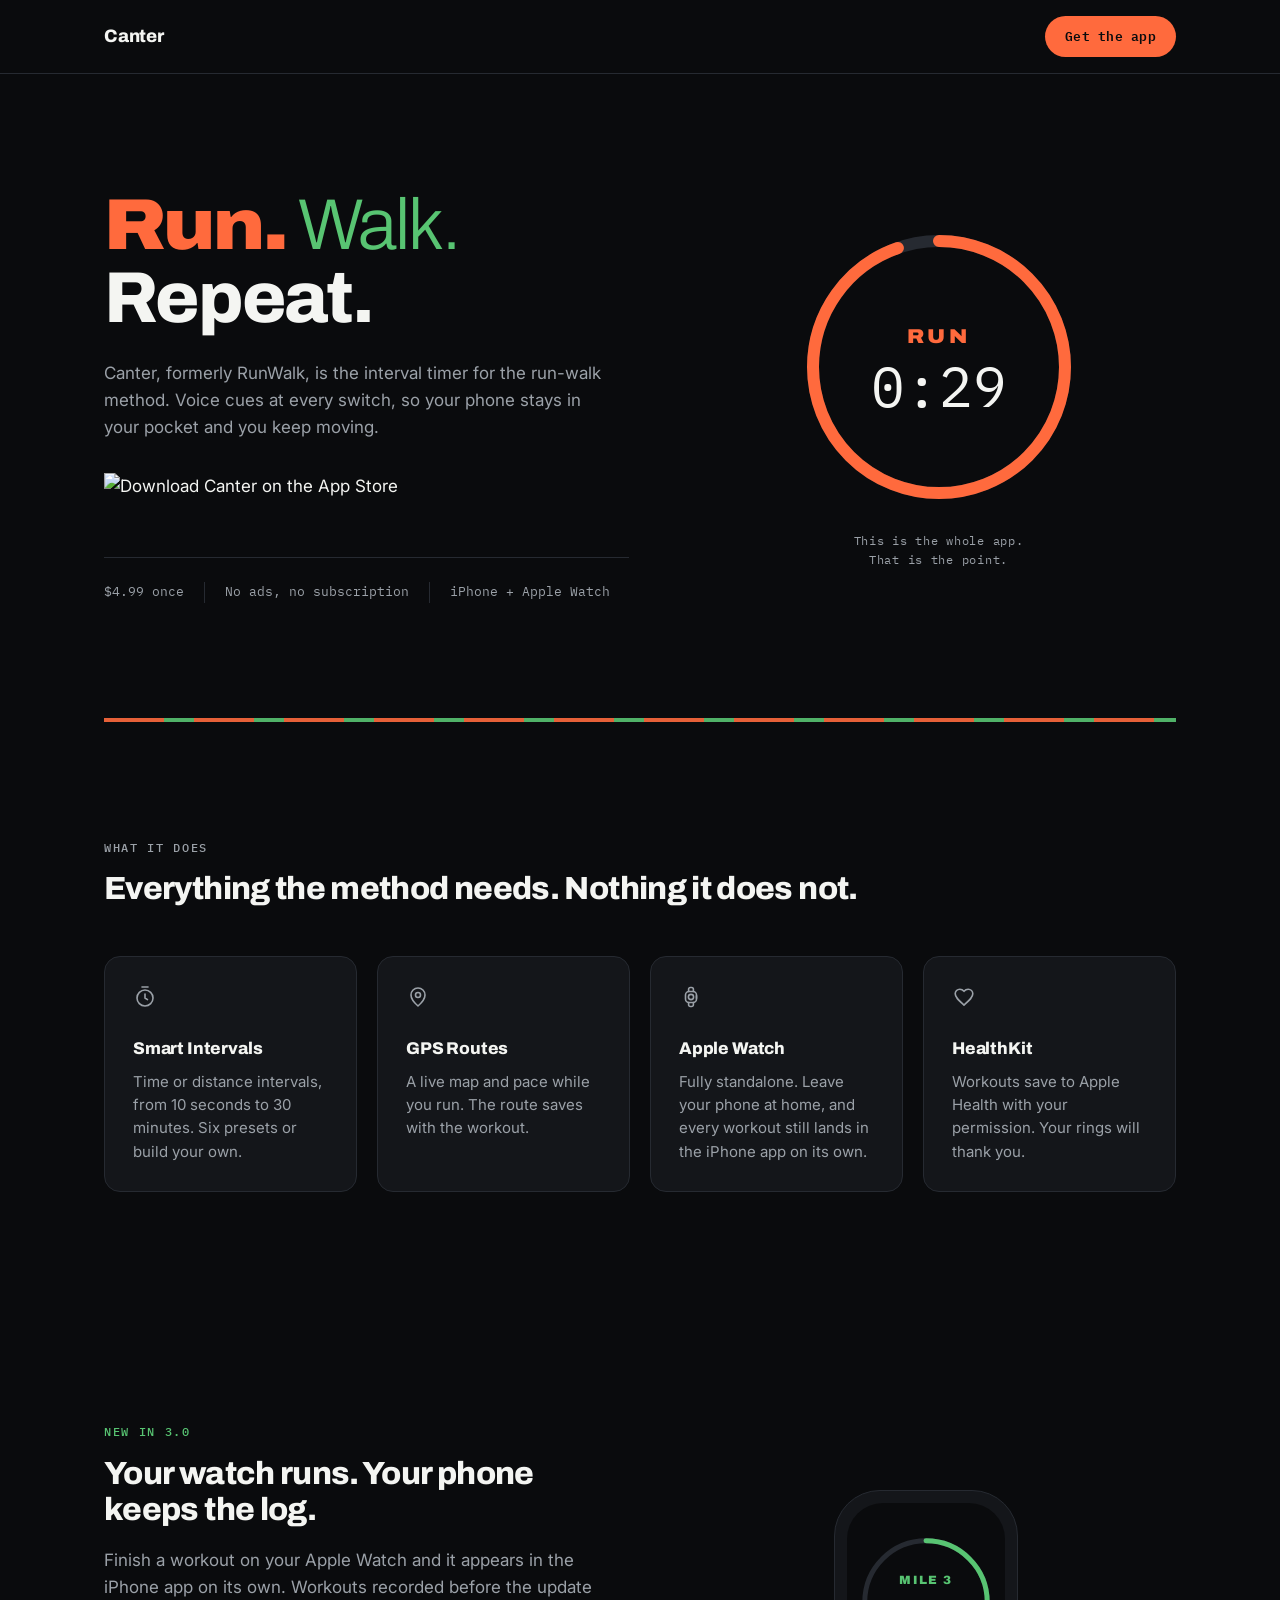
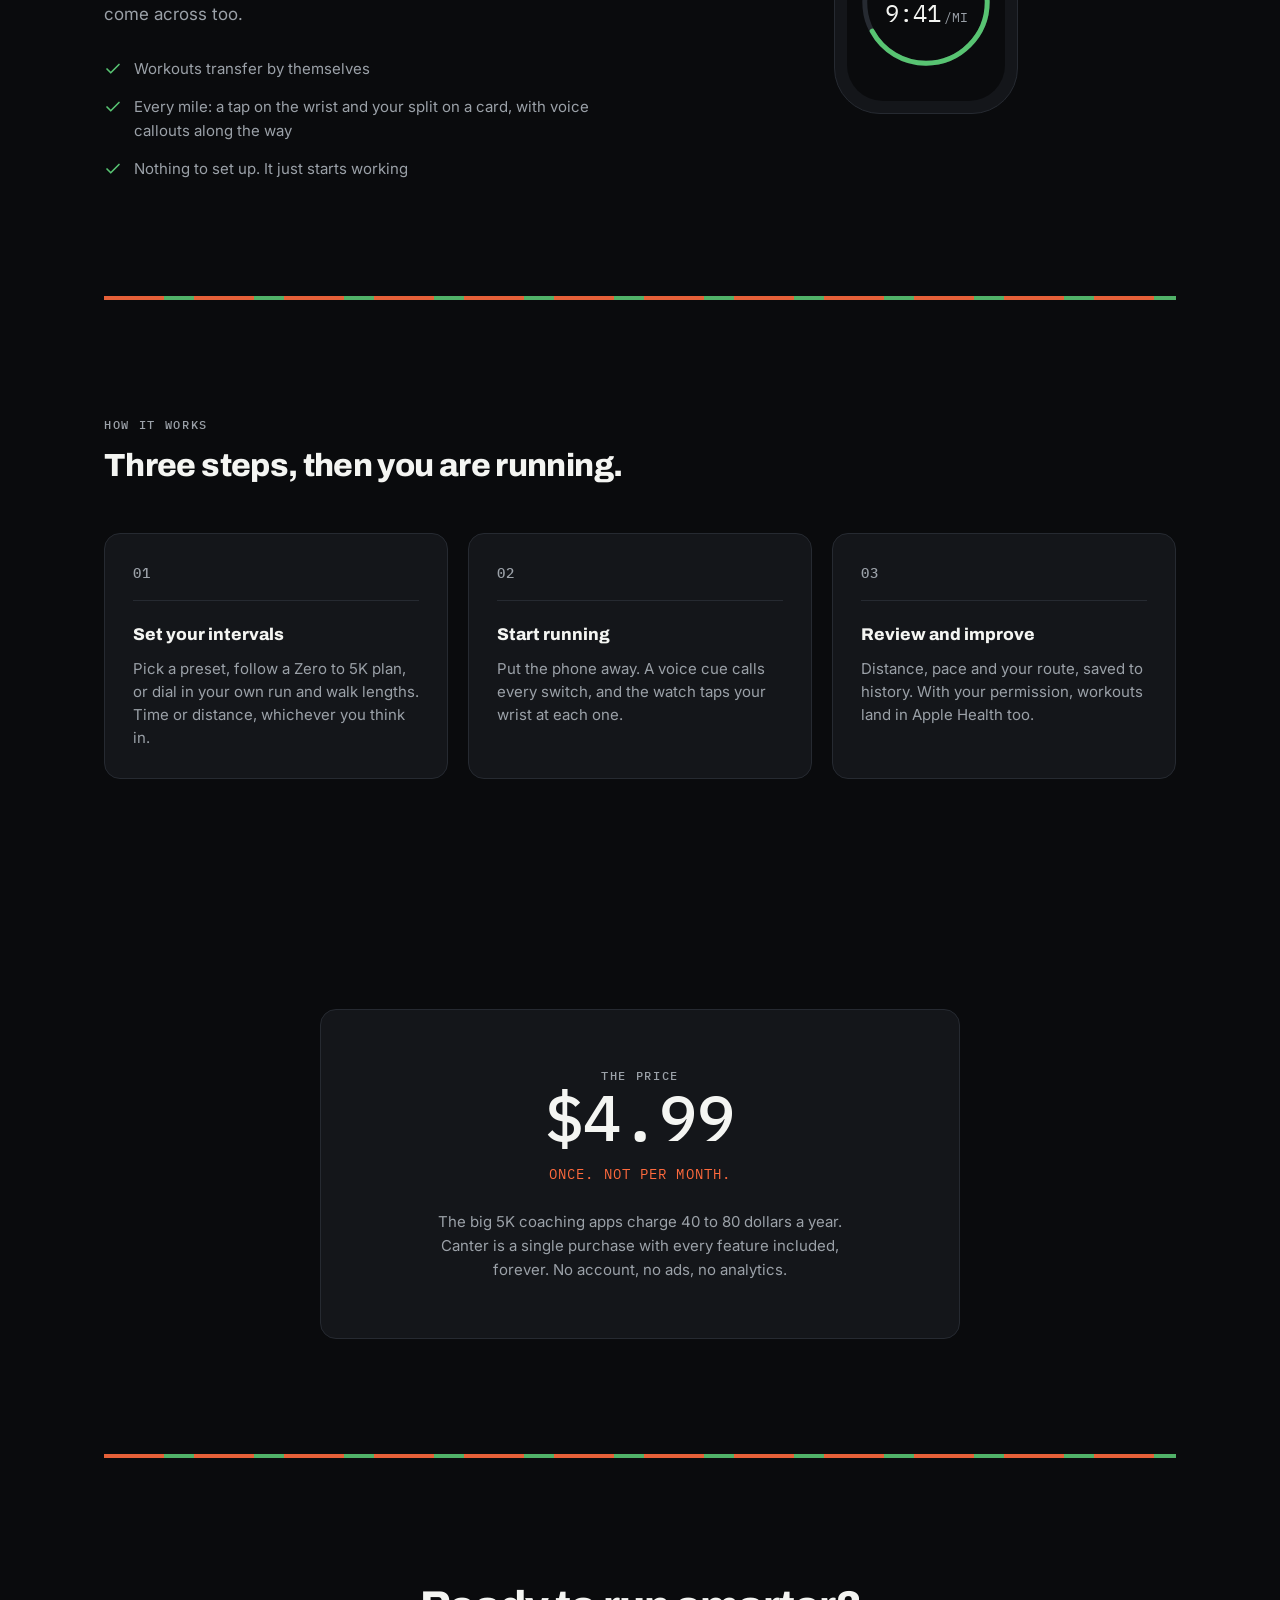
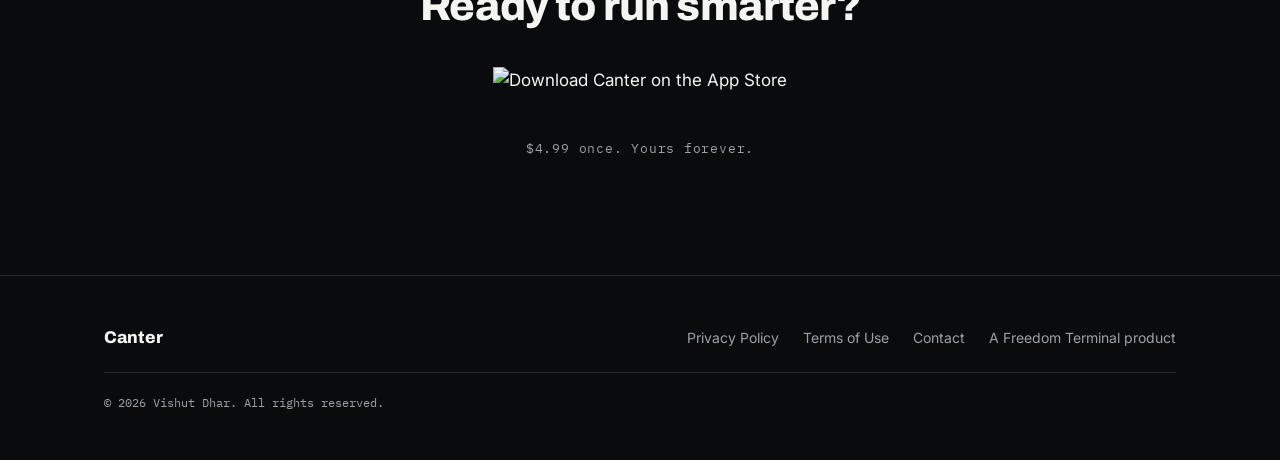
==== index.html @ 9e66de71 "Rename the product to Canter across the site Product name is now Canter everywhere on the site, with" ====
<!DOCTYPE html>
<html lang="en">
<head>
    <meta charset="UTF-8">
    <meta name="viewport" content="width=device-width, initial-scale=1.0">
    <meta name="description" content="Canter is the run walk interval timer with Zero to 5K training plans for iPhone and Apple Watch. Voice cues, GPS, Apple Health, one price, no subscription.">
    <meta name="keywords" content="Canter, run walk interval timer, zero to 5K, 5K training, run walk, running app, Galloway method, Apple Watch, iOS, fitness">
    <meta name="author" content="Vishut Dhar">

    <!-- Open Graph / Social -->
    <meta property="og:type" content="website">
    <meta property="og:title" content="Canter: Run Walk Interval Timer and Zero to 5K Training">
    <meta property="og:description" content="The run walk interval timer with Zero to 5K training plans. Available on iPhone and Apple Watch.">
    <meta property="og:image" content="https://vishutdhar.github.io/runwalk-site/og-image.png">
    <meta property="og:image:alt" content="Canter, the run walk interval timer for iPhone and Apple Watch">
    <meta property="og:url" content="https://vishutdhar.github.io/runwalk-site/">
    <link rel="canonical" href="https://vishutdhar.github.io/runwalk-site/">

    <!-- Twitter -->
    <meta name="twitter:card" content="summary_large_image">
    <meta name="twitter:title" content="Canter: Run Walk Interval Timer and Zero to 5K Training">
    <meta name="twitter:description" content="The run walk interval timer with Zero to 5K training plans, for iPhone and Apple Watch.">
    <meta name="twitter:image" content="https://vishutdhar.github.io/runwalk-site/og-image.png">

    <!-- Theme Color -->
    <meta name="theme-color" content="#0A0B0D">

    <!-- Favicon -->
    <link rel="icon" type="image/png" href="favicon.png">
    <link rel="apple-touch-icon" href="apple-touch-icon.png">

    <title>Canter: Run Walk Interval Timer and Zero to 5K Training for iPhone and Apple Watch</title>

    <!-- Structured Data -->
    <script type="application/ld+json">
    {
        "@context": "https://schema.org",
        "@type": "SoftwareApplication",
        "name": "Canter",
        "operatingSystem": "iOS, watchOS",
        "applicationCategory": "HealthApplication",
        "offers": {
            "@type": "Offer",
            "price": "4.99",
            "priceCurrency": "USD"
        },
        "description": "Canter is the run walk interval timer with Zero to 5K training plans for iPhone and Apple Watch. Voice cues, GPS, Apple Health, one price, no subscription.",
        "author": {
            "@type": "Person",
            "name": "Vishut Dhar"
        }
    }
    </script>

    <!-- Fonts: Archivo carries the display voice, Plex Mono every number and
         label, Inter the reading copy. -->
    <link rel="preconnect" href="https://fonts.googleapis.com">
    <link rel="preconnect" href="https://fonts.gstatic.com" crossorigin>
    <link href="https://fonts.googleapis.com/css2?family=Archivo:wdth,wght@62..125,300..900&family=IBM+Plex+Mono:wght@400;500;600&family=Inter:wght@400;500&display=swap" rel="stylesheet">

    <style>
        /* ===== Tokens =====
           Asphalt and lane markings. Depth comes from a raised surface on a
           darker ground with a hairline between them, never from glow. */
        :root {
            --track: #0A0B0D;
            --lane: #14161A;
            --line: #262A31;
            --chalk: #F4F5F2;
            --split: #9BA1A8;
            --run: #FF6A3D;
            --walk: #58C472;

            --radius-card: 16px;
            --radius-pill: 999px;

            --font-display: 'Archivo', 'Helvetica Neue', Arial, sans-serif;
            --font-data: 'IBM Plex Mono', ui-monospace, SFMono-Regular, Menlo, monospace;
            --font-body: 'Inter', -apple-system, BlinkMacSystemFont, 'Segoe UI', sans-serif;

            --max-width: 1120px;
            --band-space: clamp(72px, 9vw, 120px);
        }

        /* ===== Reset ===== */
        *, *::before, *::after {
            margin: 0;
            padding: 0;
            box-sizing: border-box;
        }

        html {
            scroll-behavior: smooth;
            -webkit-text-size-adjust: 100%;
        }

        body {
            background: var(--track);
            color: var(--chalk);
            font-family: var(--font-body);
            font-size: 17px;
            font-weight: 400;
            line-height: 1.6;
            -webkit-font-smoothing: antialiased;
            -moz-osx-font-smoothing: grayscale;
        }

        img { max-width: 100%; height: auto; display: block; }

        a { color: inherit; text-decoration: none; }

        ul { list-style: none; }

        :focus-visible {
            outline: 2px solid var(--run);
            outline-offset: 3px;
            border-radius: 4px;
        }

        /* ===== Layout primitives =====
           `.band` is the ONLY thing that sets section rhythm. Nothing else
           sets vertical padding on a section, so there is no second rule to
           collide with it. */
        .wrap {
            width: 100%;
            max-width: var(--max-width);
            margin: 0 auto;
            padding-inline: 24px;
        }

        .band {
            padding-block: var(--band-space);
        }

        /* ===== Type ===== */
        .display {
            font-family: var(--font-display);
            font-weight: 800;
            line-height: 1.05;
            letter-spacing: -0.02em;
        }

        .eyebrow {
            font-family: var(--font-data);
            font-size: 0.75rem;
            font-weight: 500;
            letter-spacing: 0.14em;
            text-transform: uppercase;
            color: var(--split);
        }

        .section-title {
            font-family: var(--font-display);
            font-weight: 800;
            font-size: clamp(1.6rem, 3.4vw, 2rem);
            line-height: 1.15;
            letter-spacing: -0.02em;
            margin-top: 14px;
        }

        .lede {
            color: var(--split);
            max-width: 56ch;
        }

        /* ===== Interval rule =====
           The app's rhythm used as structure: run blocks and walk blocks,
           60/30/60/30, repeating. Decorative, so it is hidden from the
           accessibility tree at the markup.

           Held inside `.wrap` so it lines up with the type either side of it,
           and used three times only. Full bleed at every section boundary
           turned a motif into five loud hairlines, and the eye stopped reading
           it as the intervals at all. */
        .interval-rule {
            height: 4px;
            background: repeating-linear-gradient(
                90deg,
                var(--run) 0 60px,
                var(--walk) 60px 90px,
                var(--run) 90px 150px,
                var(--walk) 150px 180px
            );
            opacity: 0.9;
        }

        /* ===== Skip link ===== */
        .skip-link {
            position: absolute;
            left: 16px;
            top: 12px;
            z-index: 100;
            padding: 10px 16px;
            background: var(--lane);
            border: 1px solid var(--line);
            border-radius: var(--radius-pill);
            font-size: 0.875rem;
            /* Height-independent: a fixed negative `top` leaves a visible bar
               whenever the element is taller than the offset. */
            transform: translateY(-200%);
            transition: transform 0.15s ease;
        }

        .skip-link:focus {
            transform: translateY(0);
        }

        /* ===== Nav ===== */
        .nav {
            position: sticky;
            top: 0;
            z-index: 50;
            background: var(--track);
            border-bottom: 1px solid var(--line);
        }

        .nav-inner {
            display: flex;
            align-items: center;
            justify-content: space-between;
            gap: 16px;
            padding-block: 16px;
        }

        .wordmark {
            font-family: var(--font-display);
            font-weight: 800;
            font-size: 1.125rem;
            letter-spacing: -0.01em;
        }

        .pill {
            display: inline-flex;
            align-items: center;
            justify-content: center;
            padding: 10px 20px;
            border-radius: var(--radius-pill);
            background: var(--run);
            color: var(--track);
            font-family: var(--font-data);
            font-size: 0.8125rem;
            font-weight: 600;
            letter-spacing: 0.02em;
            white-space: nowrap;
            transition: background 0.2s ease;
        }

        .pill:hover { background: #FF7E56; }

        /* ===== Hero ===== */
        .hero-grid {
            display: grid;
            grid-template-columns: 1.05fr 0.95fr;
            gap: clamp(40px, 6vw, 72px);
            align-items: center;
        }

        .hero-title {
            font-family: var(--font-display);
            font-size: clamp(2.8rem, 6vw, 4.5rem);
            line-height: 1.02;
            letter-spacing: -0.03em;
        }

        /* The method, set in type. Heavy run, light walk, solid repeat. */
        .hero-title .w-run {
            font-weight: 900;
            font-stretch: 112%;
            color: var(--run);
        }

        .hero-title .w-walk {
            font-weight: 300;
            font-stretch: 100%;
            color: var(--walk);
        }

        .hero-title .w-repeat {
            font-weight: 800;
            color: var(--chalk);
        }

        .hero-sub {
            margin-top: 24px;
            color: var(--split);
            max-width: 46ch;
        }

        .hero-actions { margin-top: 32px; }

        .store-badge { height: 52px; width: auto; }

        .hero-meta {
            display: flex;
            flex-wrap: wrap;
            gap: 12px 20px;
            margin-top: 32px;
            padding-top: 24px;
            border-top: 1px solid var(--line);
            font-family: var(--font-data);
            font-size: 0.8125rem;
            color: var(--split);
        }

        .hero-meta li + li {
            padding-left: 20px;
            border-left: 1px solid var(--line);
        }

        /* ===== The signature: a live interval ===== */
        .hero-visual {
            display: flex;
            flex-direction: column;
            align-items: center;
            gap: 20px;
        }

        .timer {
            position: relative;
            width: clamp(200px, 58vw, 280px);
            aspect-ratio: 1;
        }

        /* Rings start at twelve o'clock. The rotation is applied inside the
           SVG coordinate system rather than to the element, which would
           distort any box that is not square. */
        .timer-svg {
            width: 100%;
            height: 100%;
        }

        .timer-track-ring {
            fill: none;
            stroke: var(--line);
            stroke-width: 12;
        }

        .timer-progress {
            fill: none;
            stroke-width: 12;
            stroke-linecap: round;
            stroke: var(--run);
            transition: stroke 0.35s ease;
        }

        .timer-readout {
            position: absolute;
            inset: 0;
            display: flex;
            flex-direction: column;
            align-items: center;
            justify-content: center;
            gap: 6px;
        }

        .timer-phase {
            font-family: var(--font-display);
            font-weight: 900;
            font-stretch: 112%;
            font-size: clamp(1rem, 3vw, 1.25rem);
            letter-spacing: 0.16em;
            color: var(--run);
            transition: color 0.35s ease;
        }

        .timer-digits {
            font-family: var(--font-data);
            font-weight: 400;
            font-size: clamp(2.6rem, 7.5vw, 3.5rem);
            line-height: 1;
            font-variant-numeric: tabular-nums;
            color: var(--chalk);
        }

        .timer[data-phase="walk"] .timer-progress { stroke: var(--walk); }
        .timer[data-phase="walk"] .timer-phase { color: var(--walk); }

        .timer-caption {
            font-family: var(--font-data);
            font-size: 0.75rem;
            letter-spacing: 0.06em;
            color: var(--split);
            text-align: center;
            max-width: 40ch;
            /* Breaks between the two sentences instead of orphaning "That".
               Ignored by browsers without support, which fall back to the
               ordinary greedy break. */
            text-wrap: balance;
        }

        /* ===== Cards ===== */
        .card {
            background: var(--lane);
            border: 1px solid var(--line);
            border-radius: var(--radius-card);
            padding: 28px;
        }

        .features-grid {
            display: grid;
            grid-template-columns: repeat(4, 1fr);
            gap: 20px;
            margin-top: 48px;
        }

        .feature-icon {
            color: var(--split);
            margin-bottom: 18px;
        }

        .feature-title {
            font-family: var(--font-display);
            font-weight: 800;
            font-size: 1.0625rem;
            letter-spacing: -0.01em;
            margin-bottom: 8px;
        }

        .feature-desc {
            color: var(--split);
            font-size: 0.9375rem;
            line-height: 1.55;
        }

        /* ===== New in 3.0 ===== */
        .sync-grid {
            display: grid;
            grid-template-columns: 1fr 1fr;
            gap: clamp(40px, 6vw, 72px);
            align-items: center;
        }

        .sync-eyebrow { color: var(--walk); }

        .sync-body {
            margin-top: 18px;
            color: var(--split);
            max-width: 46ch;
        }

        .sync-list {
            display: flex;
            flex-direction: column;
            gap: 14px;
            margin-top: 28px;
        }

        .sync-item {
            display: flex;
            align-items: flex-start;
            gap: 12px;
            font-size: 0.9375rem;
            color: var(--split);
        }

        .sync-check {
            color: var(--walk);
            flex-shrink: 0;
            margin-top: 3px;
        }

        .sync-visual {
            display: flex;
            justify-content: center;
        }

        /* The hero's device, one screen later: same ring language, same
           readout stack, scaled to the wrist. */
        .watch {
            width: 184px;
            height: 224px;
            background: var(--lane);
            border: 1px solid var(--line);
            border-radius: 46px;
            padding: 12px;
        }

        .watch-screen {
            position: relative;
            width: 100%;
            height: 100%;
            background: var(--track);
            border-radius: 36px;
            display: flex;
            align-items: center;
            justify-content: center;
        }

        .watch-svg {
            position: absolute;
            inset: 0;
            width: 100%;
            height: 100%;
        }

        .watch-ring-track {
            fill: none;
            stroke: var(--line);
            stroke-width: 5;
        }

        .watch-ring-progress {
            fill: none;
            stroke: var(--walk);
            stroke-width: 5;
            stroke-linecap: round;
        }

        .watch-readout {
            position: relative;
            display: flex;
            flex-direction: column;
            align-items: center;
            gap: 4px;
        }

        .watch-label {
            font-family: var(--font-display);
            font-weight: 900;
            font-size: 0.75rem;
            letter-spacing: 0.16em;
            color: var(--walk);
        }

        .watch-split {
            font-family: var(--font-data);
            font-size: 1.5rem;
            font-variant-numeric: tabular-nums;
            color: var(--chalk);
        }

        .watch-split span {
            font-size: 0.8125rem;
            color: var(--split);
            margin-left: 3px;
        }

        /* ===== How it works ===== */
        .steps {
            display: grid;
            grid-template-columns: repeat(3, 1fr);
            gap: 20px;
            margin-top: 48px;
        }

        .step-number {
            font-family: var(--font-data);
            font-size: 0.875rem;
            font-weight: 500;
            letter-spacing: 0.1em;
            color: var(--split);
            padding-bottom: 16px;
            margin-bottom: 20px;
            border-bottom: 1px solid var(--line);
        }

        .step-title {
            font-family: var(--font-display);
            font-weight: 800;
            font-size: 1.0625rem;
            margin-bottom: 8px;
        }

        .step-desc {
            color: var(--split);
            font-size: 0.9375rem;
            line-height: 1.55;
        }

        /* ===== Price ===== */
        .price-card {
            max-width: 640px;
            margin-inline: auto;
            text-align: center;
            padding: clamp(36px, 6vw, 56px) 32px;
        }

        .price-amount {
            font-family: var(--font-data);
            font-weight: 500;
            font-size: clamp(3rem, 9vw, 4rem);
            line-height: 1;
            font-variant-numeric: tabular-nums;
            color: var(--chalk);
        }

        .price-terms {
            font-family: var(--font-data);
            font-size: 0.875rem;
            letter-spacing: 0.08em;
            text-transform: uppercase;
            color: var(--run);
            margin-top: 14px;
        }

        .price-body {
            margin-top: 24px;
            color: var(--split);
            font-size: 0.9375rem;
            max-width: 46ch;
            margin-inline: auto;
        }

        /* ===== CTA ===== */
        .cta-inner {
            text-align: center;
            display: flex;
            flex-direction: column;
            align-items: center;
            gap: 28px;
        }

        .cta-title {
            font-family: var(--font-display);
            font-weight: 800;
            font-size: clamp(1.8rem, 4.5vw, 2.6rem);
            letter-spacing: -0.02em;
        }

        /* Answers the question the badge raises, so the section does not end
           on an unpriced button. */
        .cta-terms {
            font-family: var(--font-data);
            font-size: 0.8125rem;
            letter-spacing: 0.06em;
            color: var(--split);
            margin-top: -8px;
        }

        /* ===== Footer ===== */
        .footer {
            border-top: 1px solid var(--line);
            padding-block: 48px;
        }

        .footer-inner {
            display: flex;
            flex-wrap: wrap;
            align-items: center;
            justify-content: space-between;
            gap: 20px;
        }

        .footer-name {
            font-family: var(--font-display);
            font-weight: 800;
        }

        .footer-links {
            display: flex;
            flex-wrap: wrap;
            gap: 12px 24px;
            font-size: 0.875rem;
            color: var(--split);
        }

        .footer-links a:hover { color: var(--chalk); }

        .footer-copyright {
            font-family: var(--font-data);
            font-size: 0.75rem;
            color: var(--split);
            width: 100%;
            padding-top: 20px;
            border-top: 1px solid var(--line);
        }

        /* ===== Responsive ===== */
        @media (max-width: 900px) {
            .hero-grid,
            .sync-grid {
                grid-template-columns: 1fr;
            }

            /* The timer leads on a phone: it is the whole argument. */
            .hero-visual { order: -1; }

            .features-grid { grid-template-columns: repeat(2, 1fr); }

            .steps { grid-template-columns: 1fr; }
        }

        @media (max-width: 560px) {
            body { font-size: 16px; }

            .features-grid { grid-template-columns: 1fr; }

            /* Hairlines between meta items only read while they sit on one
               line; stacked, they hang off the start of each row. */
            .hero-meta { flex-direction: column; gap: 8px; }

            .hero-meta li + li {
                padding-left: 0;
                border-left: 0;
            }

            .card { padding: 24px; }
        }

        @media (prefers-reduced-motion: reduce) {
            html { scroll-behavior: auto; }

            *, *::before, *::after {
                animation-duration: 0.001ms !important;
                animation-iteration-count: 1 !important;
                transition-duration: 0.001ms !important;
            }
        }
    </style>
</head>
<body>
    <a href="#main-content" class="skip-link">Skip to main content</a>

    <nav class="nav">
        <div class="wrap nav-inner">
            <span class="wordmark">Canter</span>
            <a href="#download" class="pill">Get the app</a>
        </div>
    </nav>

    <main id="main-content">
        <!-- Hero -->
        <section class="band">
            <div class="wrap hero-grid">
                <div class="hero-text">
                    <h1 class="hero-title">
                        <span class="w-run">Run.</span>
                        <span class="w-walk">Walk.</span>
                        <span class="w-repeat">Repeat.</span>
                    </h1>
                    <p class="hero-sub">Canter, formerly RunWalk, is the interval timer for the run-walk method. Voice cues at every switch, so your phone stays in your pocket and you keep moving.</p>
                    <div class="hero-actions">
                        <a href="https://apps.apple.com/app/id6757393068">
                            <img src="https://developer.apple.com/app-store/marketing/guidelines/images/badge-download-on-the-app-store.svg" alt="Download Canter on the App Store" class="store-badge">
                        </a>
                    </div>
                    <ul class="hero-meta" role="list">
                        <li>$4.99 once</li>
                        <li>No ads, no subscription</li>
                        <li>iPhone + Apple Watch</li>
                    </ul>
                </div>

                <div class="hero-visual">
                    <div class="timer" id="heroTimer" data-phase="run" aria-hidden="true">
                        <svg class="timer-svg" viewBox="0 0 280 280">
                            <circle class="timer-track-ring" cx="140" cy="140" r="126"></circle>
                            <circle class="timer-progress" id="timerProgress" cx="140" cy="140" r="126"
                                    stroke-dasharray="791.68" stroke-dashoffset="0"
                                    transform="rotate(-90 140 140)"></circle>
                        </svg>
                        <div class="timer-readout">
                            <span class="timer-phase" id="timerPhase">RUN</span>
                            <span class="timer-digits" id="timerDigits">0:30</span>
                        </div>
                    </div>
                    <p class="timer-caption">This is the whole app. That is the point.</p>
                </div>
            </div>
        </section>

        <div class="wrap">
            <div class="interval-rule" aria-hidden="true"></div>
        </div>

        <!-- Features -->
        <section class="band" id="features">
            <div class="wrap">
                <p class="eyebrow">What it does</p>
                <h2 class="section-title">Everything the method needs. Nothing it does not.</h2>

                <div class="features-grid">
                    <article class="card">
                        <svg class="feature-icon" width="24" height="24" viewBox="0 0 24 24" fill="none" stroke="currentColor" stroke-width="1.6" stroke-linecap="round" stroke-linejoin="round" aria-hidden="true">
                            <circle cx="12" cy="13" r="8"></circle>
                            <path d="M12 9v4l2.5 1.6"></path>
                            <path d="M9 2h6"></path>
                        </svg>
                        <h3 class="feature-title">Smart Intervals</h3>
                        <p class="feature-desc">Time or distance intervals, from 10 seconds to 30 minutes. Six presets or build your own.</p>
                    </article>

                    <article class="card">
                        <svg class="feature-icon" width="24" height="24" viewBox="0 0 24 24" fill="none" stroke="currentColor" stroke-width="1.6" stroke-linecap="round" stroke-linejoin="round" aria-hidden="true">
                            <path d="M12 21s7-6.1 7-11a7 7 0 1 0-14 0c0 4.9 7 11 7 11z"></path>
                            <circle cx="12" cy="10" r="2.5"></circle>
                        </svg>
                        <h3 class="feature-title">GPS Routes</h3>
                        <p class="feature-desc">A live map and pace while you run. The route saves with the workout.</p>
                    </article>

                    <article class="card">
                        <svg class="feature-icon" width="24" height="24" viewBox="0 0 24 24" fill="none" stroke="currentColor" stroke-width="1.6" stroke-linecap="round" stroke-linejoin="round" aria-hidden="true">
                            <rect x="6.5" y="6.5" width="11" height="11" rx="3.5"></rect>
                            <path d="M9.6 6.5V4.2A1.7 1.7 0 0 1 11.3 2.5h1.4a1.7 1.7 0 0 1 1.7 1.7v2.3"></path>
                            <path d="M9.6 17.5v2.3a1.7 1.7 0 0 0 1.7 1.7h1.4a1.7 1.7 0 0 0 1.7-1.7v-2.3"></path>
                            <path d="M17.5 10.7v2.6"></path>
                            <circle cx="12" cy="12" r="2.6"></circle>
                        </svg>
                        <h3 class="feature-title">Apple Watch</h3>
                        <p class="feature-desc">Fully standalone. Leave your phone at home, and every workout still lands in the iPhone app on its own.</p>
                    </article>

                    <article class="card">
                        <svg class="feature-icon" width="24" height="24" viewBox="0 0 24 24" fill="none" stroke="currentColor" stroke-width="1.6" stroke-linecap="round" stroke-linejoin="round" aria-hidden="true">
                            <path d="M12 20.1l-1-.9C6.3 15 3.2 12.2 3.2 8.8A4.6 4.6 0 0 1 7.8 4.2c1.6 0 3.1.8 4.2 2.1 1.1-1.3 2.6-2.1 4.2-2.1a4.6 4.6 0 0 1 4.6 4.6c0 3.4-3.1 6.2-7.8 10.4z"></path>
                        </svg>
                        <h3 class="feature-title">HealthKit</h3>
                        <p class="feature-desc">Workouts save to Apple Health with your permission. Your rings will thank you.</p>
                    </article>
                </div>
            </div>
        </section>


        <!-- New in 3.0 -->
        <section class="band">
            <div class="wrap sync-grid">
                <div>
                    <p class="eyebrow sync-eyebrow">New in 3.0</p>
                    <h2 class="section-title">Your watch runs. Your phone keeps the log.</h2>
                    <p class="sync-body">Finish a workout on your Apple Watch and it appears in the iPhone app on its own. Workouts recorded before the update come across too.</p>
                    <ul class="sync-list" role="list">
                        <li class="sync-item">
                            <svg class="sync-check" width="18" height="18" viewBox="0 0 24 24" fill="none" stroke="currentColor" stroke-width="2.2" stroke-linecap="round" stroke-linejoin="round" aria-hidden="true">
                                <path d="M20 6L9 17l-5-5"></path>
                            </svg>
                            <span>Workouts transfer by themselves</span>
                        </li>
                        <li class="sync-item">
                            <svg class="sync-check" width="18" height="18" viewBox="0 0 24 24" fill="none" stroke="currentColor" stroke-width="2.2" stroke-linecap="round" stroke-linejoin="round" aria-hidden="true">
                                <path d="M20 6L9 17l-5-5"></path>
                            </svg>
                            <span>Every mile: a tap on the wrist and your split on a card, with voice callouts along the way</span>
                        </li>
                        <li class="sync-item">
                            <svg class="sync-check" width="18" height="18" viewBox="0 0 24 24" fill="none" stroke="currentColor" stroke-width="2.2" stroke-linecap="round" stroke-linejoin="round" aria-hidden="true">
                                <path d="M20 6L9 17l-5-5"></path>
                            </svg>
                            <span>Nothing to set up. It just starts working</span>
                        </li>
                    </ul>
                </div>

                <div class="sync-visual" aria-hidden="true">
                    <div class="watch">
                        <div class="watch-screen">
                            <svg class="watch-svg" viewBox="0 0 160 200" preserveAspectRatio="xMidYMid meet">
                                <circle class="watch-ring-track" cx="80" cy="100" r="62"></circle>
                                <circle class="watch-ring-progress" cx="80" cy="100" r="62"
                                        stroke-dasharray="389.56" stroke-dashoffset="128.6"
                                        transform="rotate(-90 80 100)"></circle>
                            </svg>
                            <div class="watch-readout">
                                <span class="watch-label">MILE 3</span>
                                <span class="watch-split">9:41<span>/MI</span></span>
                            </div>
                        </div>
                    </div>
                </div>
            </div>
        </section>

        <div class="wrap">
            <div class="interval-rule" aria-hidden="true"></div>
        </div>

        <!-- How it works -->
        <section class="band" id="how-it-works">
            <div class="wrap">
                <p class="eyebrow">How it works</p>
                <h2 class="section-title">Three steps, then you are running.</h2>

                <div class="steps">
                    <article class="card">
                        <p class="step-number">01</p>
                        <h3 class="step-title">Set your intervals</h3>
                        <p class="step-desc">Pick a preset, follow a Zero to 5K plan, or dial in your own run and walk lengths. Time or distance, whichever you think in.</p>
                    </article>
                    <article class="card">
                        <p class="step-number">02</p>
                        <h3 class="step-title">Start running</h3>
                        <p class="step-desc">Put the phone away. A voice cue calls every switch, and the watch taps your wrist at each one.</p>
                    </article>
                    <article class="card">
                        <p class="step-number">03</p>
                        <h3 class="step-title">Review and improve</h3>
                        <p class="step-desc">Distance, pace and your route, saved to history. With your permission, workouts land in Apple Health too.</p>
                    </article>
                </div>
            </div>
        </section>


        <!-- Price -->
        <section class="band">
            <div class="wrap">
                <div class="card price-card">
                    <h2 class="eyebrow">The price</h2>
                    <p class="price-amount">$4.99</p>
                    <p class="price-terms">Once. Not per month.</p>
                    <p class="price-body">The big 5K coaching apps charge 40 to 80 dollars a year. Canter is a single purchase with every feature included, forever. No account, no ads, no analytics.</p>
                </div>
            </div>
        </section>

        <div class="wrap">
            <div class="interval-rule" aria-hidden="true"></div>
        </div>

        <!-- CTA -->
        <section class="band" id="download">
            <div class="wrap cta-inner">
                <h2 class="cta-title">Ready to run smarter?</h2>
                <a href="https://apps.apple.com/app/id6757393068">
                    <img src="https://developer.apple.com/app-store/marketing/guidelines/images/badge-download-on-the-app-store.svg" alt="Download Canter on the App Store" class="store-badge">
                </a>
                <p class="cta-terms">$4.99 once. Yours forever.</p>
            </div>
        </section>
    </main>

    <footer class="footer">
        <div class="wrap footer-inner">
            <span class="footer-name">Canter</span>
            <div class="footer-links">
                <a href="privacy.html">Privacy Policy</a>
                <a href="terms.html">Terms of Use</a>
                <a href="mailto:support@freedom-terminal.com">Contact</a>
                <a href="https://freedom-terminal.com">A Freedom Terminal product</a>
            </div>
            <div class="footer-copyright">
                &copy; 2026 Vishut Dhar. All rights reserved.
            </div>
        </div>
    </footer>

    <script>
    /* The hero interval. One rAF loop drives the ring, the digits and the
       phase together, so they cannot drift apart the way a CSS animation
       paired with a separate JS tick would. */
    (function () {
        var timer = document.getElementById('heroTimer');
        var ring = document.getElementById('timerProgress');
        var phaseEl = document.getElementById('timerPhase');
        var digitsEl = document.getElementById('timerDigits');
        if (!timer || !ring || !phaseEl || !digitsEl) { return; }

        var CIRCUMFERENCE = 791.68;   // 2 * PI * r, r = 126
        var PHASE_SECONDS = 30;
        var reduceMotion = window.matchMedia('(prefers-reduced-motion: reduce)');
        var frameId = null;
        var startedAt = null;
        /* Seconds already run before the last pause, plus the reading at the
           most recent frame. Together they let the loop resume exactly where it
           stopped rather than jumping to wherever the wall clock has reached,
           which is both smoother and impossible to mistake for a burst. */
        var heldSeconds = 0;
        var lastSeconds = 0;
        var onScreen = true;
        /* A backgrounded tab suspends requestAnimationFrame without firing the
           observer, so the hero would otherwise come back having counted every
           second the visitor spent elsewhere and lurch forward to catch up. */
        var tabVisible = !document.hidden;

        function paint(phase, remaining) {
            timer.dataset.phase = phase;
            phaseEl.textContent = phase === 'run' ? 'RUN' : 'WALK';
            ring.style.strokeDashoffset = String(CIRCUMFERENCE * (1 - remaining / PHASE_SECONDS));
            var seconds = Math.ceil(remaining);
            digitsEl.textContent = '0:' + (seconds < 10 ? '0' + seconds : seconds);
        }

        function frame(now) {
            if (startedAt === null) { startedAt = now; }
            lastSeconds = heldSeconds + (now - startedAt) / 1000;
            var cycle = lastSeconds % (PHASE_SECONDS * 2);
            paint(
                cycle < PHASE_SECONDS ? 'run' : 'walk',
                PHASE_SECONDS - (cycle % PHASE_SECONDS)
            );
            frameId = window.requestAnimationFrame(frame);
        }

        function startLoop() {
            if (frameId !== null) { return; }
            startedAt = null;   // rebased on the first frame after resuming
            frameId = window.requestAnimationFrame(frame);
        }

        function stopLoop() {
            if (frameId === null) { return; }
            window.cancelAnimationFrame(frameId);
            frameId = null;
            heldSeconds = lastSeconds;
        }

        function apply() {
            if (reduceMotion.matches) {
                stopLoop();
                // Held mid-run rather than at zero: a stopped clock reading
                // 0:00 looks broken, one reading 0:21 looks paused.
                paint('run', 21);
                return;
            }
            if (onScreen && tabVisible) { startLoop(); } else { stopLoop(); }
        }

        // Nothing to animate while the hero is scrolled away. Without this the
        // loop keeps a frame callback alive down the whole page and on into
        // every other tab the visitor leaves open.
        if (typeof window.IntersectionObserver === 'function') {
            new window.IntersectionObserver(function (entries) {
                onScreen = entries[entries.length - 1].isIntersecting;
                apply();
            }, { threshold: 0 }).observe(timer);
        }

        document.addEventListener('visibilitychange', function () {
            tabVisible = !document.hidden;
            apply();
        });

        apply();

        if (typeof reduceMotion.addEventListener === 'function') {
            reduceMotion.addEventListener('change', apply);
        } else if (typeof reduceMotion.addListener === 'function') {
            reduceMotion.addListener(apply);
        }
    })();
    </script>
</body>
</html>
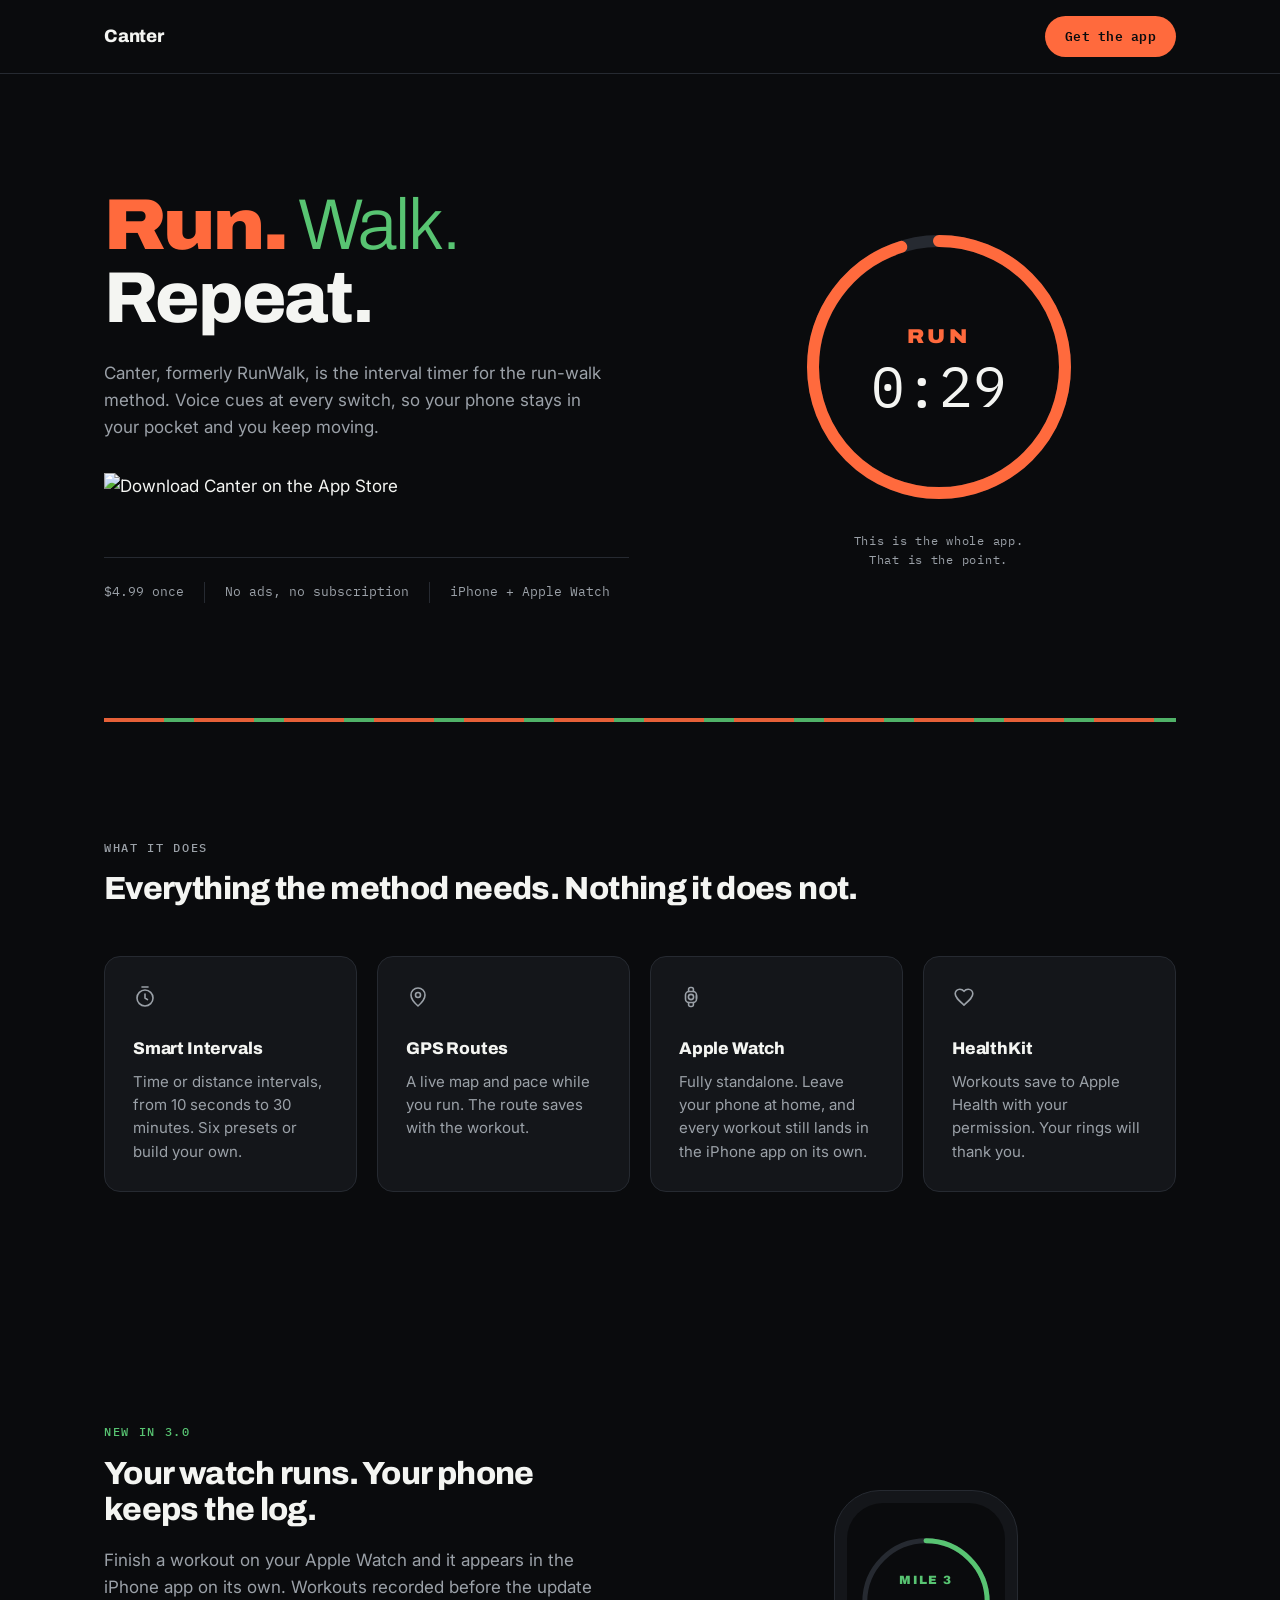
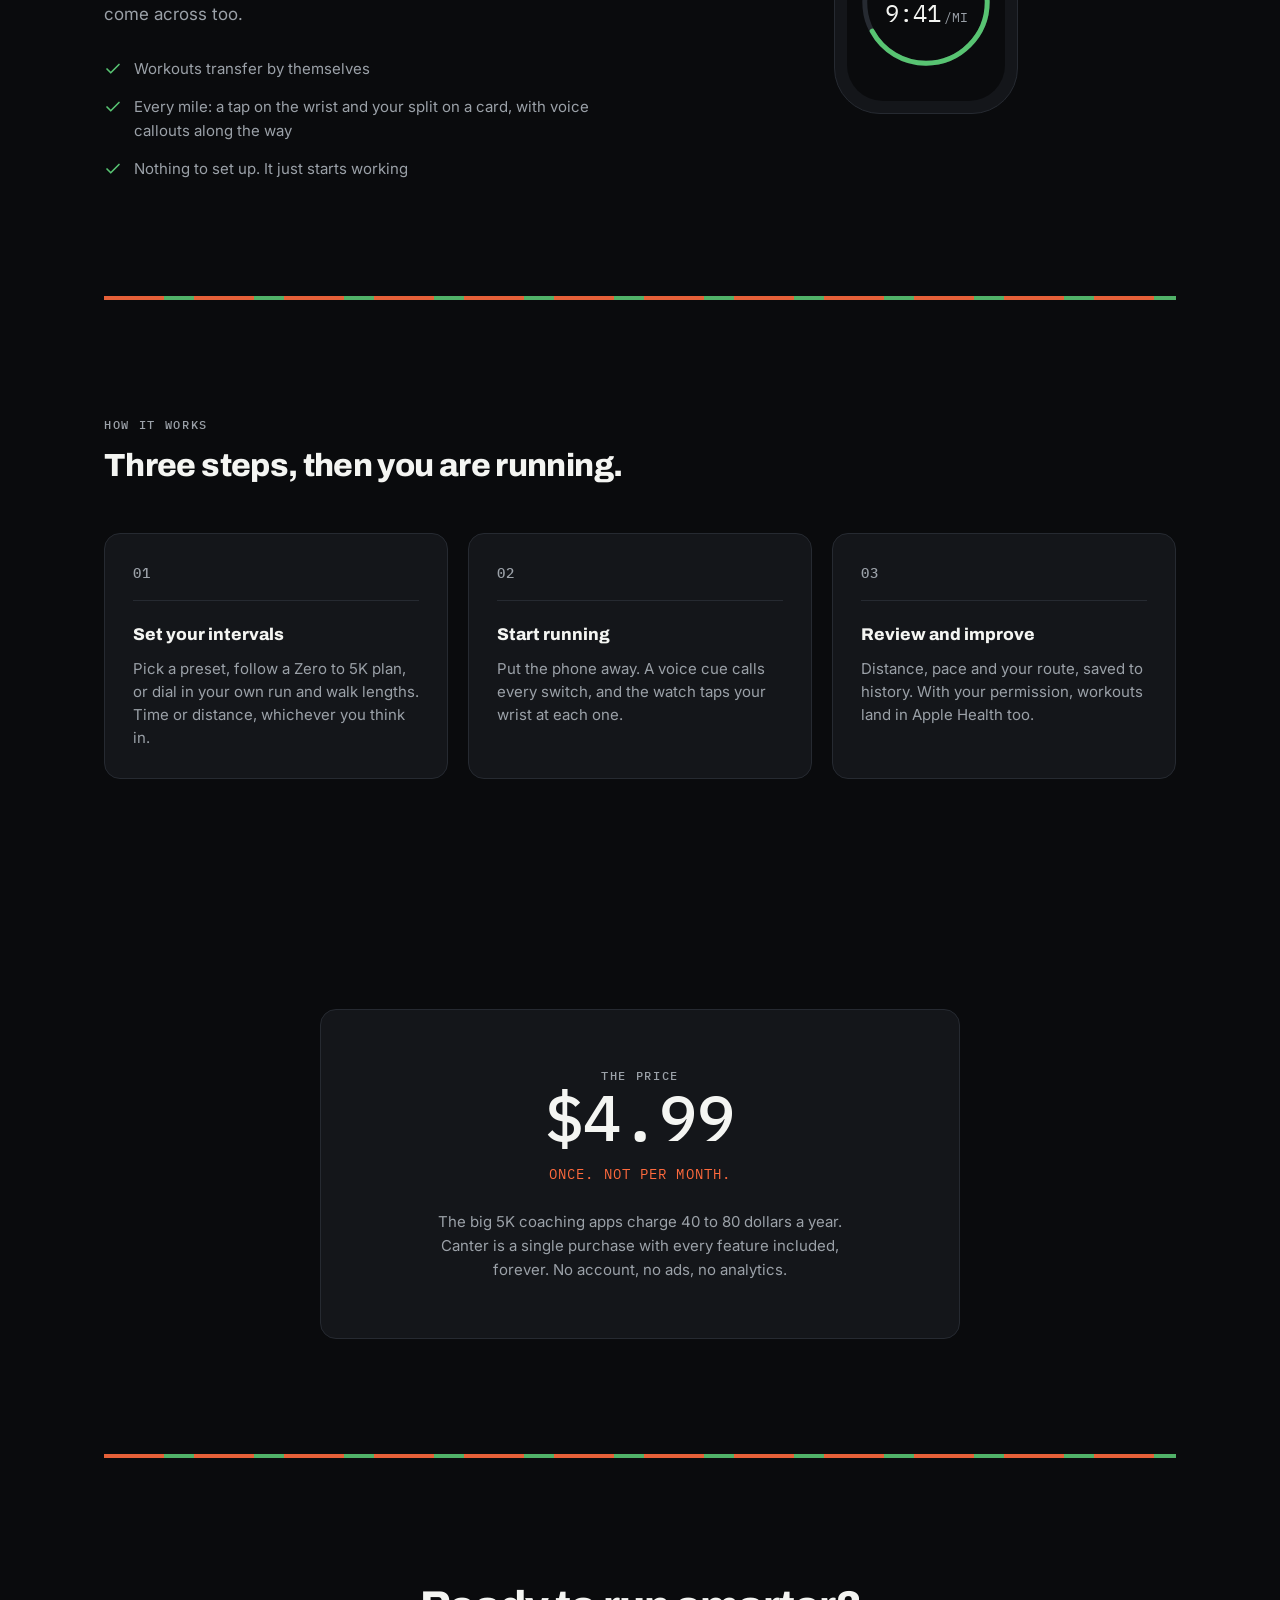
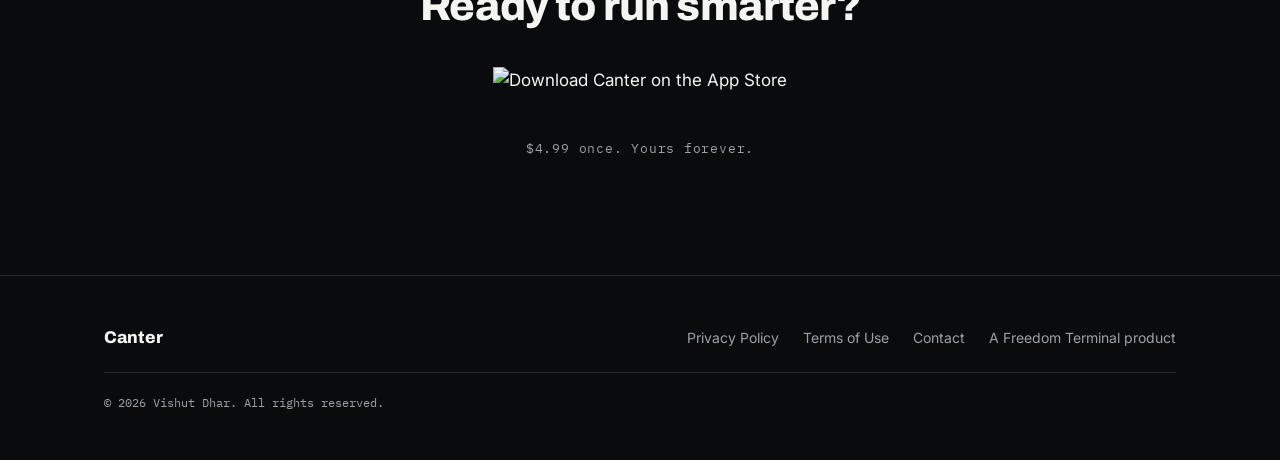
==== commit 16aca2a0: "Shorten the page title and record the former name in structured data The title now stops at the sear" ====
--- a/index.html
+++ b/index.html
@@ -29,7 +29,7 @@
     <link rel="icon" type="image/png" href="favicon.png">
     <link rel="apple-touch-icon" href="apple-touch-icon.png">
 
-    <title>Canter: Run Walk Interval Timer and Zero to 5K Training for iPhone and Apple Watch</title>
+    <title>Canter: Run Walk Interval Timer and Zero to 5K Training</title>
 
     <!-- Structured Data -->
     <script type="application/ld+json">
@@ -37,6 +37,7 @@
         "@context": "https://schema.org",
         "@type": "SoftwareApplication",
         "name": "Canter",
+        "alternateName": "RunWalk",
         "operatingSystem": "iOS, watchOS",
         "applicationCategory": "HealthApplication",
         "offers": {
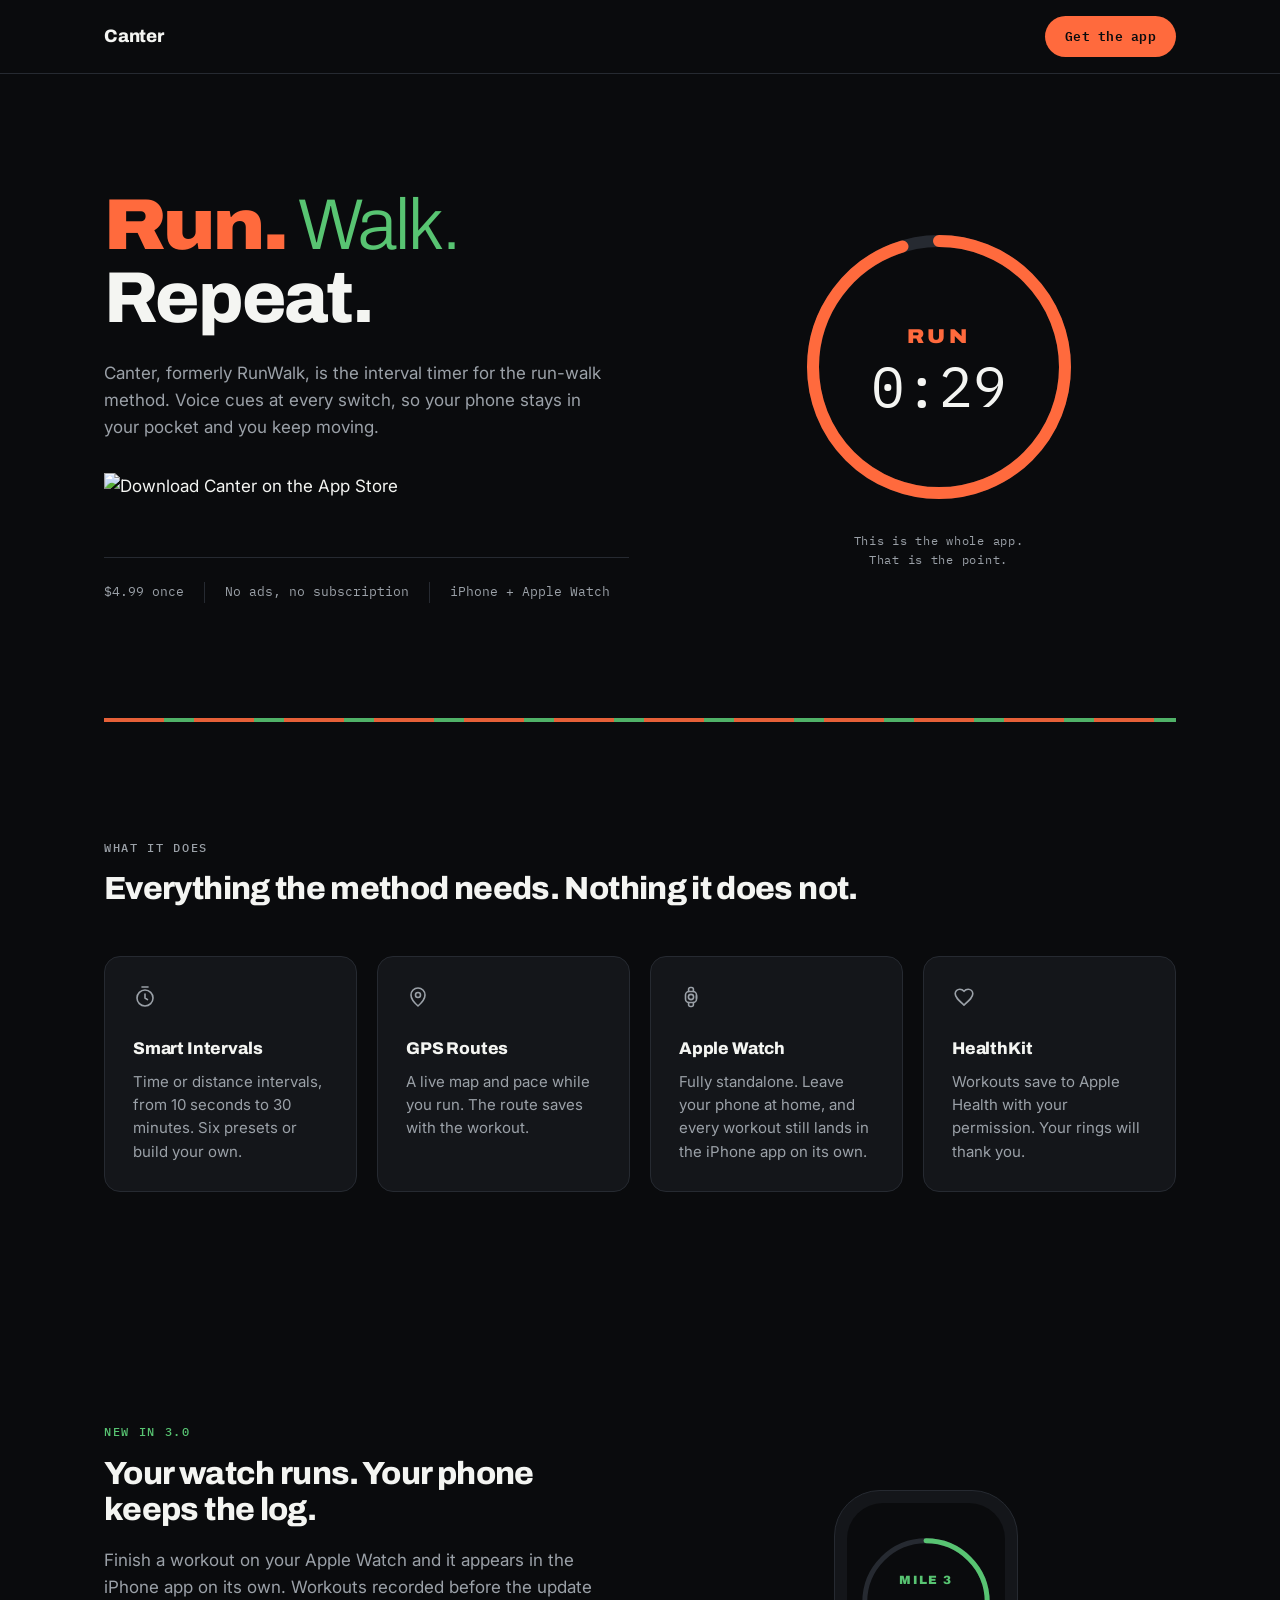
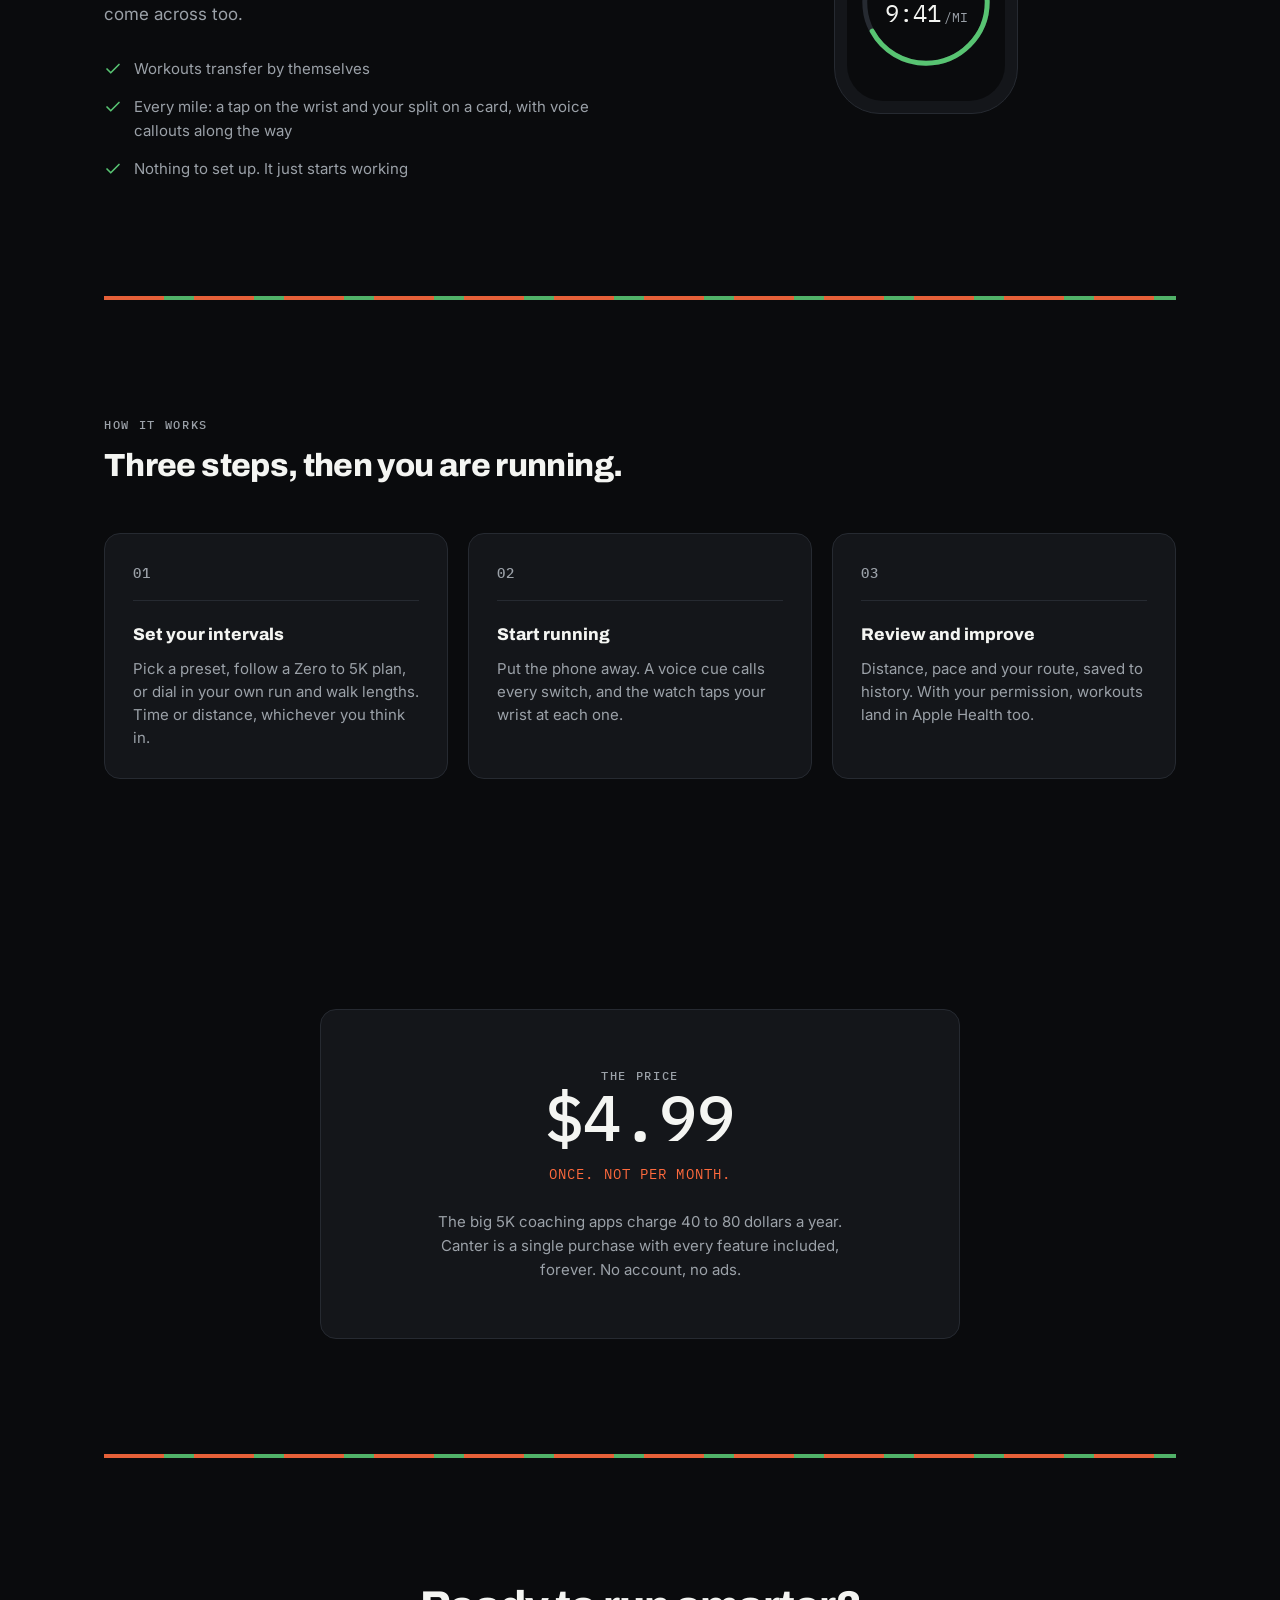
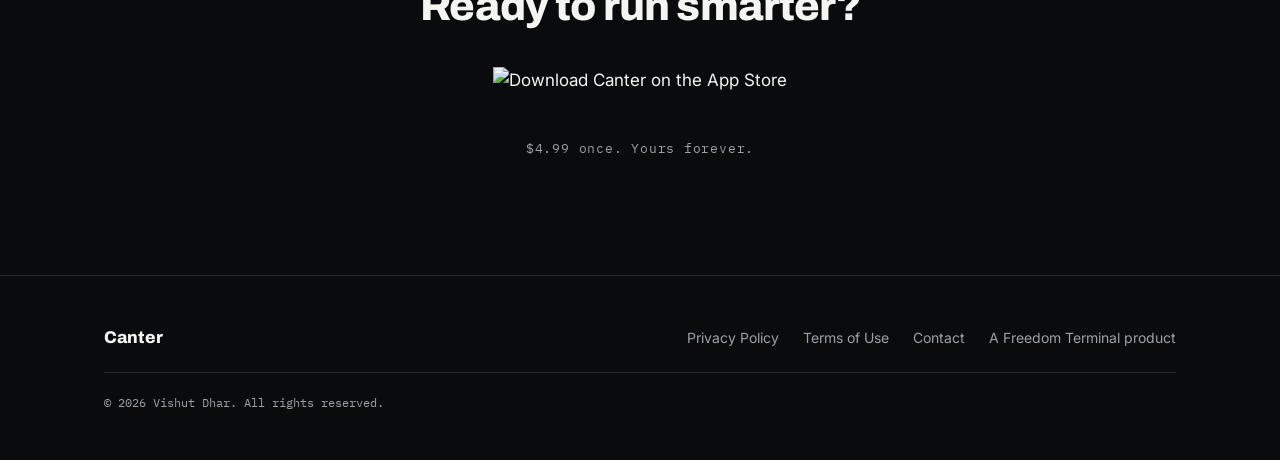
==== commit de5c9558: "Retire the stale privacy page and link the current Canter policy" ====
--- a/index.html
+++ b/index.html
@@ -900,7 +900,7 @@
                     <h2 class="eyebrow">The price</h2>
                     <p class="price-amount">$4.99</p>
                     <p class="price-terms">Once. Not per month.</p>
-                    <p class="price-body">The big 5K coaching apps charge 40 to 80 dollars a year. Canter is a single purchase with every feature included, forever. No account, no ads, no analytics.</p>
+                    <p class="price-body">The big 5K coaching apps charge 40 to 80 dollars a year. Canter is a single purchase with every feature included, forever. No account, no ads.</p>
                 </div>
             </div>
         </section>
@@ -925,7 +925,7 @@
         <div class="wrap footer-inner">
             <span class="footer-name">Canter</span>
             <div class="footer-links">
-                <a href="privacy.html">Privacy Policy</a>
+                <a href="https://vishutdhar.github.io/runwalk-legal/privacy-policy.html">Privacy Policy</a>
                 <a href="terms.html">Terms of Use</a>
                 <a href="mailto:support@freedom-terminal.com">Contact</a>
                 <a href="https://freedom-terminal.com">A Freedom Terminal product</a>
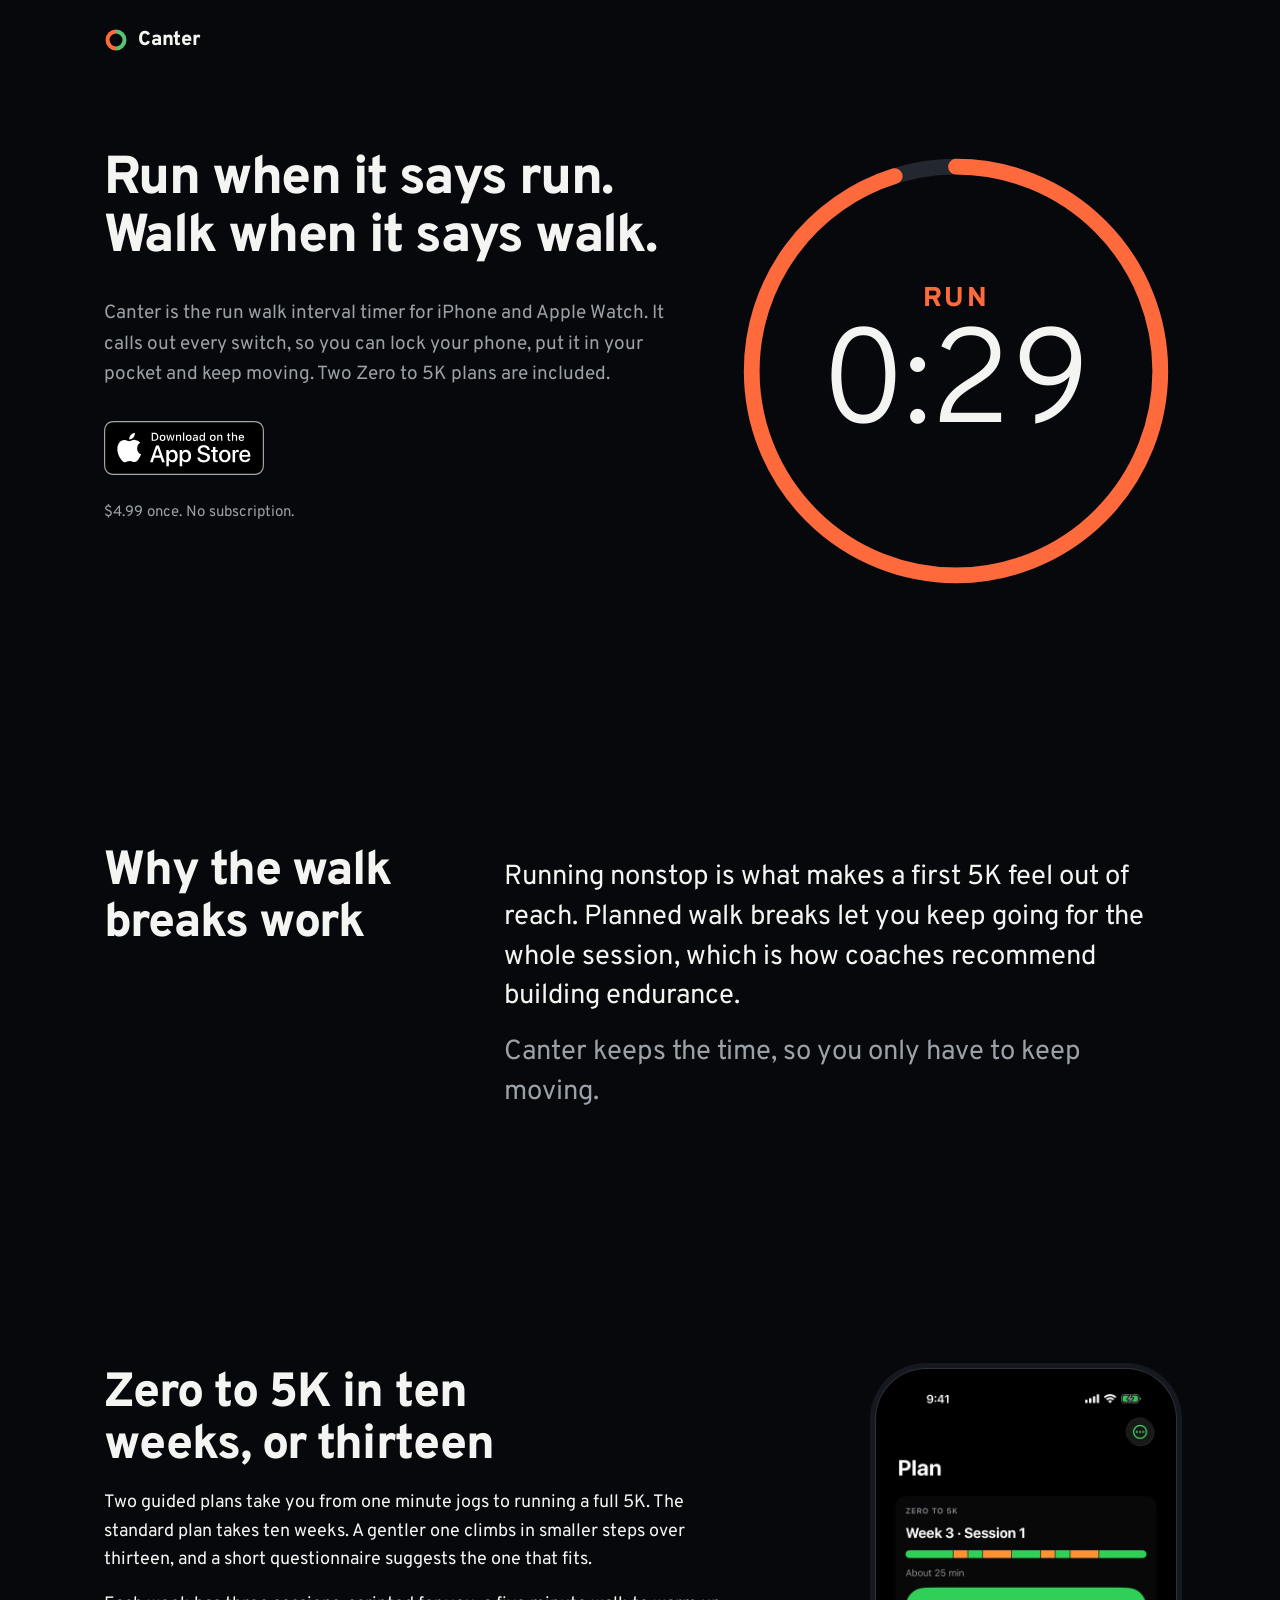
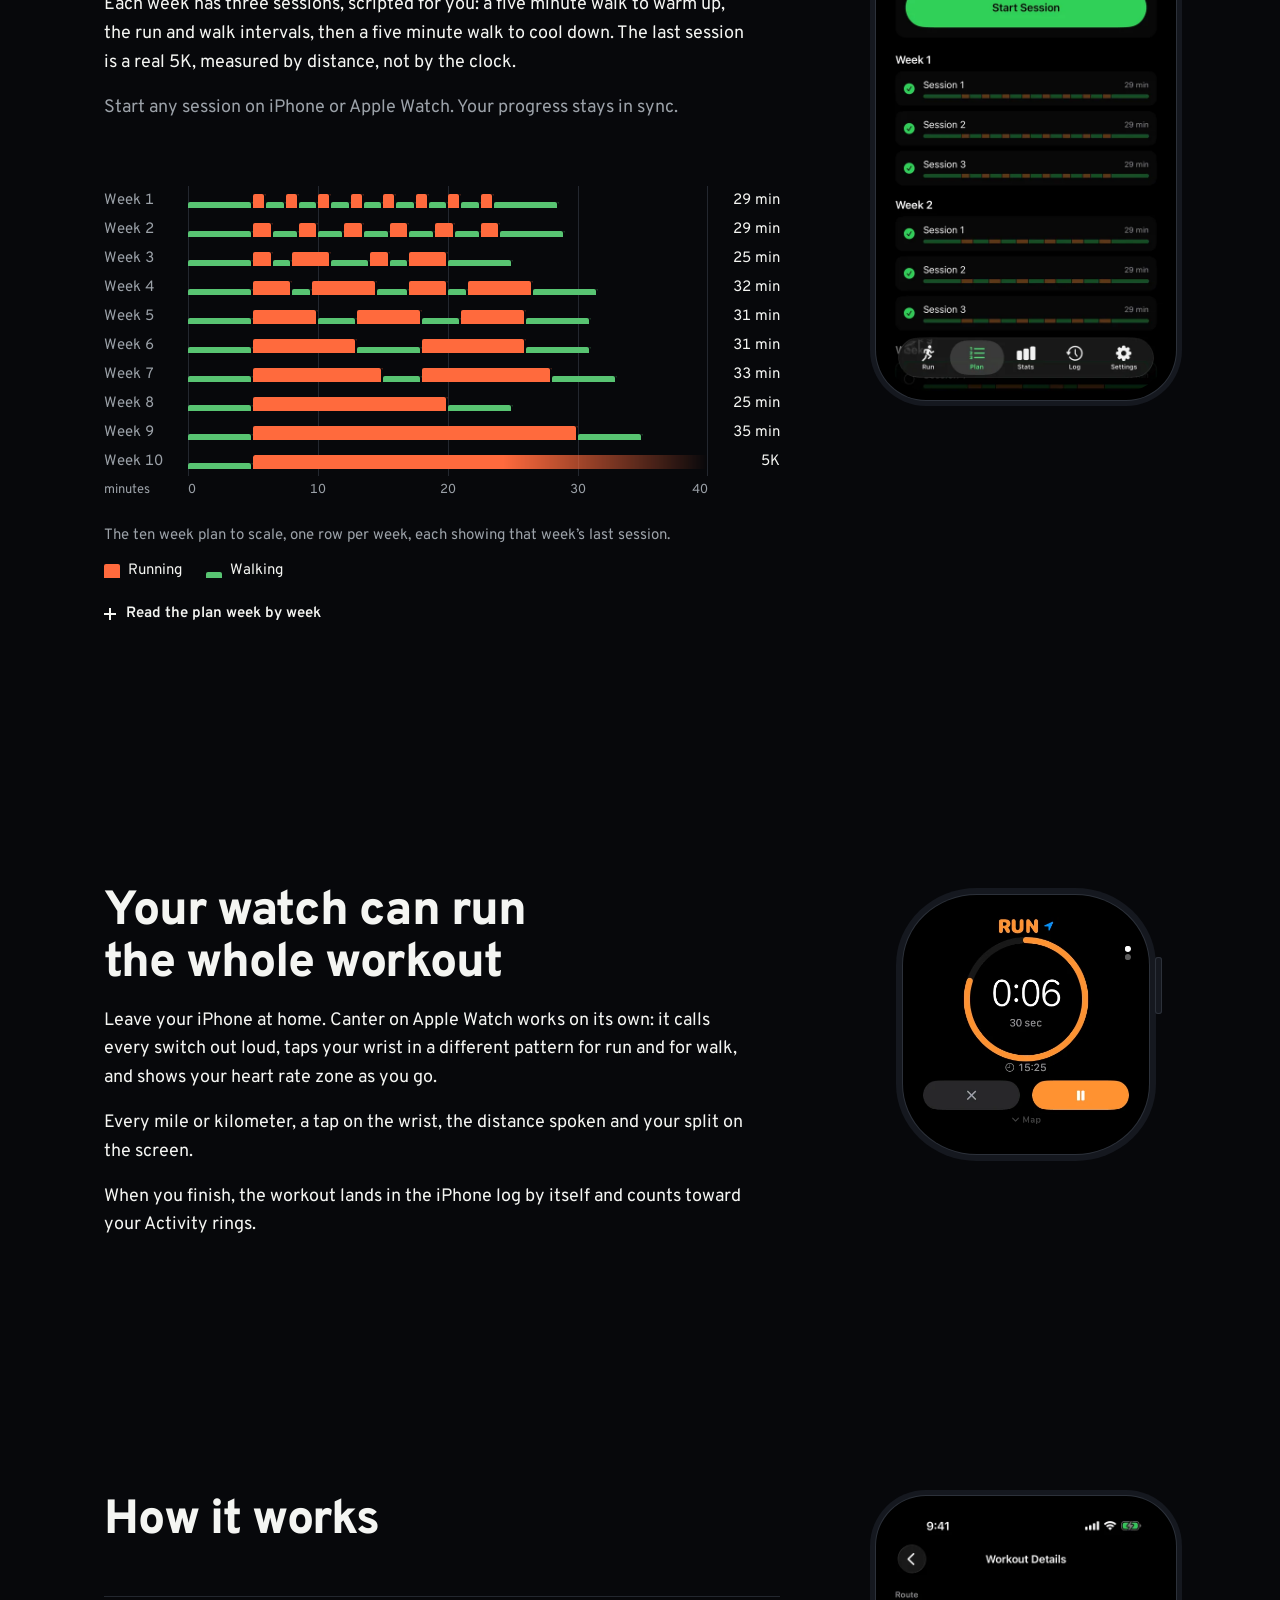
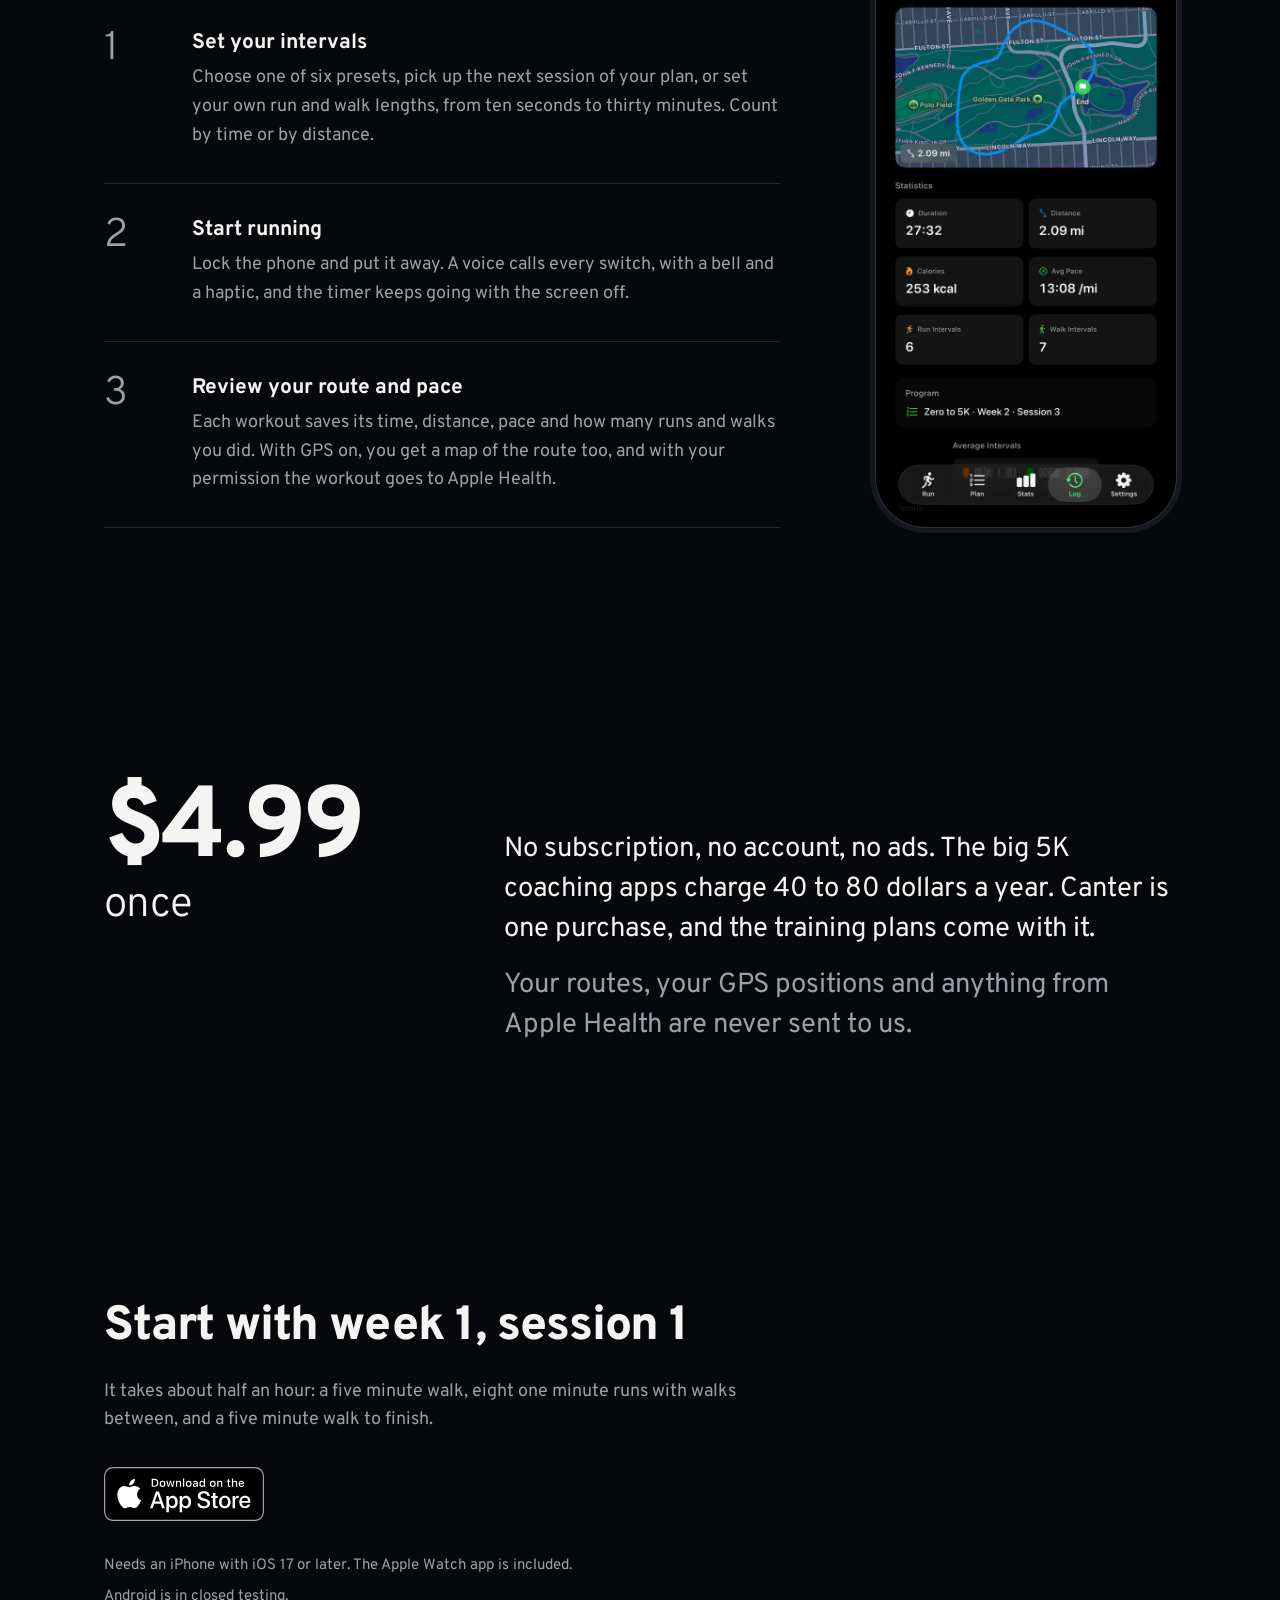
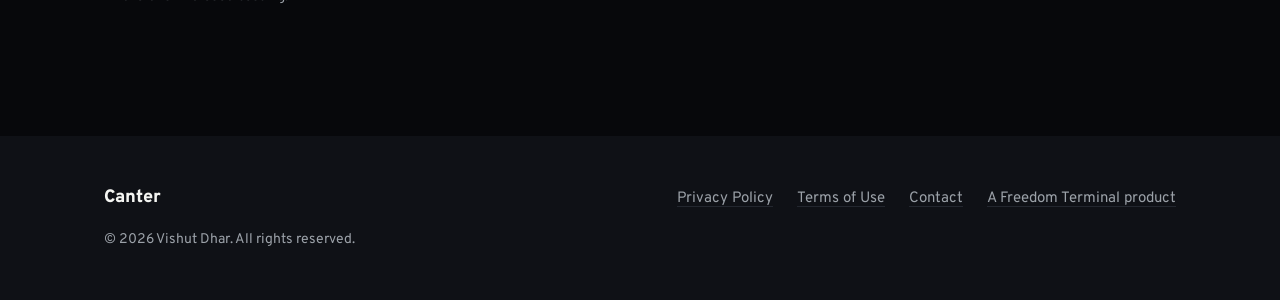
==== commit 51a5b1c0: "Redesign the landing page around the live interval ring One typeface, Overpass, on a black ground. O" ====
--- a/index.html
+++ b/index.html
@@ -3,14 +3,17 @@
 <head>
     <meta charset="UTF-8">
     <meta name="viewport" content="width=device-width, initial-scale=1.0">
-    <meta name="description" content="Canter is the run walk interval timer with Zero to 5K training plans for iPhone and Apple Watch. Voice cues, GPS, Apple Health, one price, no subscription.">
+    <meta name="description" content="Canter is a run walk interval timer for iPhone and Apple Watch. It calls every switch out loud and includes two Zero to 5K plans. $4.99 once, no subscription.">
     <meta name="keywords" content="Canter, run walk interval timer, zero to 5K, 5K training, run walk, running app, Galloway method, Apple Watch, iOS, fitness">
     <meta name="author" content="Vishut Dhar">
+
+    <!-- Safari shows the App Store banner for the app at the top of the page. -->
+    <meta name="apple-itunes-app" content="app-id=6757393068">
 
     <!-- Open Graph / Social -->
     <meta property="og:type" content="website">
     <meta property="og:title" content="Canter: Run Walk Interval Timer and Zero to 5K Training">
-    <meta property="og:description" content="The run walk interval timer with Zero to 5K training plans. Available on iPhone and Apple Watch.">
+    <meta property="og:description" content="The run walk interval timer for iPhone and Apple Watch, with two Zero to 5K plans. $4.99 once, no subscription.">
     <meta property="og:image" content="https://vishutdhar.github.io/runwalk-site/og-image.png">
     <meta property="og:image:alt" content="Canter, the run walk interval timer for iPhone and Apple Watch">
     <meta property="og:url" content="https://vishutdhar.github.io/runwalk-site/">
@@ -19,11 +22,11 @@
     <!-- Twitter -->
     <meta name="twitter:card" content="summary_large_image">
     <meta name="twitter:title" content="Canter: Run Walk Interval Timer and Zero to 5K Training">
-    <meta name="twitter:description" content="The run walk interval timer with Zero to 5K training plans, for iPhone and Apple Watch.">
+    <meta name="twitter:description" content="The run walk interval timer for iPhone and Apple Watch, with two Zero to 5K plans. $4.99 once, no subscription.">
     <meta name="twitter:image" content="https://vishutdhar.github.io/runwalk-site/og-image.png">
 
     <!-- Theme Color -->
-    <meta name="theme-color" content="#0A0B0D">
+    <meta name="theme-color" content="#07080b">
 
     <!-- Favicon -->
     <link rel="icon" type="image/png" href="favicon.png">
@@ -45,7 +48,7 @@
             "price": "4.99",
             "priceCurrency": "USD"
         },
-        "description": "Canter is the run walk interval timer with Zero to 5K training plans for iPhone and Apple Watch. Voice cues, GPS, Apple Health, one price, no subscription.",
+        "description": "Canter is a run walk interval timer for iPhone and Apple Watch. It calls every switch out loud and includes two Zero to 5K plans. $4.99 once, no subscription.",
         "author": {
             "@type": "Person",
             "name": "Vishut Dhar"
@@ -53,34 +56,49 @@
     }
     </script>
 
-    <!-- Fonts: Archivo carries the display voice, Plex Mono every number and
-         label, Inter the reading copy. -->
+    <!-- One family for everything. Overpass descends from Highway Gothic, the
+         lettering on US road signs and mile markers, drawn to be read at a
+         glance while moving: the same job as a timer read mid stride. -->
     <link rel="preconnect" href="https://fonts.googleapis.com">
     <link rel="preconnect" href="https://fonts.gstatic.com" crossorigin>
-    <link href="https://fonts.googleapis.com/css2?family=Archivo:wdth,wght@62..125,300..900&family=IBM+Plex+Mono:wght@400;500;600&family=Inter:wght@400;500&display=swap" rel="stylesheet">
+    <link href="https://fonts.googleapis.com/css2?family=Overpass:wght@300..800&display=swap" rel="stylesheet">
 
     <style>
         /* ===== Tokens =====
-           Asphalt and lane markings. Depth comes from a raised surface on a
-           darker ground with a hairline between them, never from glow. */
+           Orange and green are not decoration. Orange means running and green
+           means walking, wherever they appear: the ring, the plan ladder and
+           its legend. Nothing else on the page wears them, not links, not
+           buttons, not focus rings. */
         :root {
-            --track: #0A0B0D;
-            --lane: #14161A;
-            --line: #262A31;
-            --chalk: #F4F5F2;
-            --split: #9BA1A8;
+            --ground: #07080b;
+            --surface: #0f1116;
+            --raised: #15181f;
+            --rule: #23272f;
+            --text: #f4f5f2;
+            --muted: #9ba1a8;
             --run: #FF6A3D;
             --walk: #58C472;
 
-            --radius-card: 16px;
-            --radius-pill: 999px;
-
-            --font-display: 'Archivo', 'Helvetica Neue', Arial, sans-serif;
-            --font-data: 'IBM Plex Mono', ui-monospace, SFMono-Regular, Menlo, monospace;
-            --font-body: 'Inter', -apple-system, BlinkMacSystemFont, 'Segoe UI', sans-serif;
+            --font: 'Overpass', 'Helvetica Neue', Helvetica, Arial, system-ui, sans-serif;
+
+            /* 8px steps. Section rhythm comes from --section alone. */
+            --s1: 8px;
+            --s2: 16px;
+            --s3: 24px;
+            --s4: 32px;
+            --s6: 48px;
+            --s8: 64px;
+            --s12: 96px;
+            --s16: 128px;
+            --section: var(--s16);
+            --gutter: var(--s3);
 
             --max-width: 1120px;
-            --band-space: clamp(72px, 9vw, 120px);
+            --media: 300px;
+            --ring: 440px;
+
+            /* The plan ladder's shared time scale, in seconds: 40 minutes. */
+            --axis: 2400;
         }
 
         /* ===== Reset ===== */
@@ -91,256 +109,186 @@
         }
 
         html {
-            scroll-behavior: smooth;
             -webkit-text-size-adjust: 100%;
         }
 
         body {
-            background: var(--track);
-            color: var(--chalk);
-            font-family: var(--font-body);
-            font-size: 17px;
+            background: var(--ground);
+            color: var(--text);
+            font-family: var(--font);
+            font-size: 1.125rem;
             font-weight: 400;
             line-height: 1.6;
             -webkit-font-smoothing: antialiased;
             -moz-osx-font-smoothing: grayscale;
         }
 
-        img { max-width: 100%; height: auto; display: block; }
-
-        a { color: inherit; text-decoration: none; }
-
-        ul { list-style: none; }
-
+        img { display: block; max-width: 100%; height: auto; }
+
+        a { color: inherit; }
+
+        ol, ul { list-style: none; }
+
+        /* The outline follows each element's own corner radius. */
         :focus-visible {
-            outline: 2px solid var(--run);
-            outline-offset: 3px;
-            border-radius: 4px;
-        }
-
-        /* ===== Layout primitives =====
-           `.band` is the ONLY thing that sets section rhythm. Nothing else
-           sets vertical padding on a section, so there is no second rule to
-           collide with it. */
+            outline: 2px solid var(--text);
+            outline-offset: 4px;
+        }
+
+        .visually-hidden {
+            position: absolute;
+            width: 1px;
+            height: 1px;
+            overflow: hidden;
+            clip: rect(0 0 0 0);
+            clip-path: inset(50%);
+            white-space: nowrap;
+        }
+
+        /* ===== Skip link =====
+           Hidden by its own height, so no fixed offset can leave a sliver of
+           it showing above the page. The height is a whole number of pixels
+           (24px line plus 8px above and below): a fractional height leaves
+           the last part pixel row painted along the top edge of the page. */
+        .skip-link {
+            position: absolute;
+            top: 0;
+            left: var(--s2);
+            z-index: 100;
+            padding: var(--s1) var(--s2);
+            font-size: 1rem;
+            line-height: 24px;
+            background: var(--text);
+            color: var(--ground);
+            font-weight: 600;
+            text-decoration: none;
+            border-radius: 0 0 8px 8px;
+            transform: translateY(-100%);
+        }
+
+        .skip-link:focus { transform: translateY(0); }
+
+        /* ===== Layout primitives ===== */
         .wrap {
             width: 100%;
             max-width: var(--max-width);
-            margin: 0 auto;
-            padding-inline: 24px;
-        }
-
-        .band {
-            padding-block: var(--band-space);
-        }
+            margin-inline: auto;
+            padding-inline: var(--gutter);
+        }
+
+        .section { padding-block: var(--section); }
 
         /* ===== Type ===== */
-        .display {
-            font-family: var(--font-display);
+        .h2 {
+            font-size: clamp(2rem, 1.3rem + 2.2vw, 3rem);
             font-weight: 800;
-            line-height: 1.05;
+            line-height: 1.08;
             letter-spacing: -0.02em;
-        }
-
-        .eyebrow {
-            font-family: var(--font-data);
-            font-size: 0.75rem;
-            font-weight: 500;
-            letter-spacing: 0.14em;
-            text-transform: uppercase;
-            color: var(--split);
-        }
-
-        .section-title {
-            font-family: var(--font-display);
-            font-weight: 800;
-            font-size: clamp(1.6rem, 3.4vw, 2rem);
-            line-height: 1.15;
-            letter-spacing: -0.02em;
-            margin-top: 14px;
-        }
-
-        .lede {
-            color: var(--split);
-            max-width: 56ch;
-        }
-
-        /* ===== Interval rule =====
-           The app's rhythm used as structure: run blocks and walk blocks,
-           60/30/60/30, repeating. Decorative, so it is hidden from the
-           accessibility tree at the markup.
-
-           Held inside `.wrap` so it lines up with the type either side of it,
-           and used three times only. Full bleed at every section boundary
-           turned a motif into five loud hairlines, and the eye stopped reading
-           it as the intervals at all. */
-        .interval-rule {
-            height: 4px;
-            background: repeating-linear-gradient(
-                90deg,
-                var(--run) 0 60px,
-                var(--walk) 60px 90px,
-                var(--run) 90px 150px,
-                var(--walk) 150px 180px
-            );
-            opacity: 0.9;
-        }
-
-        /* ===== Skip link ===== */
-        .skip-link {
-            position: absolute;
-            left: 16px;
-            top: 12px;
-            z-index: 100;
-            padding: 10px 16px;
-            background: var(--lane);
-            border: 1px solid var(--line);
-            border-radius: var(--radius-pill);
-            font-size: 0.875rem;
-            /* Height-independent: a fixed negative `top` leaves a visible bar
-               whenever the element is taller than the offset. */
-            transform: translateY(-200%);
-            transition: transform 0.15s ease;
-        }
-
-        .skip-link:focus {
-            transform: translateY(0);
-        }
-
-        /* ===== Nav ===== */
-        .nav {
-            position: sticky;
-            top: 0;
-            z-index: 50;
-            background: var(--track);
-            border-bottom: 1px solid var(--line);
-        }
-
-        .nav-inner {
-            display: flex;
-            align-items: center;
-            justify-content: space-between;
-            gap: 16px;
-            padding-block: 16px;
-        }
+            text-wrap: balance;
+        }
+
+        .prose > * + * { margin-top: var(--s2); }
+
+        .prose p { max-width: 36em; }
+
+        .muted { color: var(--muted); }
+
+        .fine {
+            font-size: 0.9375rem;
+            line-height: 1.5;
+            color: var(--muted);
+        }
+
+        /* ===== Header ===== */
+        .site-header { padding-block: var(--s3); }
 
         .wordmark {
-            font-family: var(--font-display);
-            font-weight: 800;
-            font-size: 1.125rem;
-            letter-spacing: -0.01em;
-        }
-
-        .pill {
             display: inline-flex;
             align-items: center;
-            justify-content: center;
-            padding: 10px 20px;
-            border-radius: var(--radius-pill);
-            background: var(--run);
-            color: var(--track);
-            font-family: var(--font-data);
-            font-size: 0.8125rem;
-            font-weight: 600;
-            letter-spacing: 0.02em;
-            white-space: nowrap;
-            transition: background 0.2s ease;
-        }
-
-        .pill:hover { background: #FF7E56; }
+            gap: 10px;
+            font-size: 1.25rem;
+            font-weight: 800;
+            letter-spacing: -0.01em;
+        }
+
+        .wordmark svg { width: 24px; height: 24px; }
 
         /* ===== Hero ===== */
+        .hero { padding-block: var(--s8) var(--section); }
+
         .hero-grid {
             display: grid;
-            grid-template-columns: 1.05fr 0.95fr;
-            gap: clamp(40px, 6vw, 72px);
-            align-items: center;
+            grid-template-columns: minmax(0, 1fr) var(--ring);
+            grid-template-areas:
+                "title ring"
+                "body  ring";
+            grid-template-rows: auto 1fr;
+            column-gap: var(--s8);
+            row-gap: var(--s4);
+        }
+
+        /* The headline sizes itself from its own column: the longer sentence
+           is 10.34em wide, so 9.4 percent of the column keeps each sentence
+           on one line at every width instead of orphaning its last word. */
+        .hero-heading {
+            grid-area: title;
+            align-self: end;
+            container-type: inline-size;
         }
 
         .hero-title {
-            font-family: var(--font-display);
-            font-size: clamp(2.8rem, 6vw, 4.5rem);
-            line-height: 1.02;
+            font-size: clamp(1.625rem, 1rem + 2.4vw, 3.5rem);
+            font-size: clamp(1.625rem, 9.4cqi, 3.5rem);
+            font-weight: 800;
+            line-height: 1.08;
             letter-spacing: -0.03em;
-        }
-
-        /* The method, set in type. Heavy run, light walk, solid repeat. */
-        .hero-title .w-run {
-            font-weight: 900;
-            font-stretch: 112%;
-            color: var(--run);
-        }
-
-        .hero-title .w-walk {
-            font-weight: 300;
-            font-stretch: 100%;
-            color: var(--walk);
-        }
-
-        .hero-title .w-repeat {
-            font-weight: 800;
-            color: var(--chalk);
-        }
-
-        .hero-sub {
-            margin-top: 24px;
-            color: var(--split);
-            max-width: 46ch;
-        }
-
-        .hero-actions { margin-top: 32px; }
-
-        .store-badge { height: 52px; width: auto; }
-
-        .hero-meta {
-            display: flex;
-            flex-wrap: wrap;
-            gap: 12px 20px;
-            margin-top: 32px;
-            padding-top: 24px;
-            border-top: 1px solid var(--line);
-            font-family: var(--font-data);
-            font-size: 0.8125rem;
-            color: var(--split);
-        }
-
-        .hero-meta li + li {
-            padding-left: 20px;
-            border-left: 1px solid var(--line);
-        }
-
-        /* ===== The signature: a live interval ===== */
-        .hero-visual {
-            display: flex;
-            flex-direction: column;
-            align-items: center;
-            gap: 20px;
-        }
-
+            text-wrap: balance;
+        }
+
+        .hero-title span { display: block; }
+
+        .hero-body { grid-area: body; }
+
+        .hero-body .lede {
+            max-width: 32em;
+            color: var(--muted);
+            font-size: 1.1875rem;
+        }
+
+        .badge-link {
+            display: inline-block;
+            margin-top: var(--s4);
+            border-radius: 9px;
+        }
+
+        .badge { width: 160px; height: auto; }
+
+        .hero-body .fine { margin-top: var(--s2); }
+
+        /* ===== The ring: a live interval =====
+           Rings start at twelve o'clock. The rotation lives inside the SVG
+           coordinate system, so a box that is not square cannot distort it. */
         .timer {
+            grid-area: ring;
+            align-self: center;
             position: relative;
-            width: clamp(200px, 58vw, 280px);
+            width: 100%;
             aspect-ratio: 1;
         }
 
-        /* Rings start at twelve o'clock. The rotation is applied inside the
-           SVG coordinate system rather than to the element, which would
-           distort any box that is not square. */
-        .timer-svg {
-            width: 100%;
-            height: 100%;
-        }
-
-        .timer-track-ring {
+        .timer-svg { display: block; width: 100%; height: 100%; }
+
+        .timer-track {
             fill: none;
-            stroke: var(--line);
-            stroke-width: 12;
+            stroke: var(--rule);
+            stroke-width: 10;
         }
 
         .timer-progress {
             fill: none;
-            stroke-width: 12;
+            stroke: var(--run);
+            stroke-width: 10;
             stroke-linecap: round;
-            stroke: var(--run);
             transition: stroke 0.35s ease;
         }
 
@@ -351,356 +299,462 @@
             flex-direction: column;
             align-items: center;
             justify-content: center;
-            gap: 6px;
-        }
-
+            gap: var(--s1);
+        }
+
+        /* RUN and WALK are the app's own on screen words, set the way the app
+           sets them; the word, not only its colour, names the phase. */
         .timer-phase {
-            font-family: var(--font-display);
-            font-weight: 900;
-            font-stretch: 112%;
-            font-size: clamp(1rem, 3vw, 1.25rem);
-            letter-spacing: 0.16em;
+            font-size: clamp(1.25rem, 0.9rem + 1vw, 1.75rem);
+            font-weight: 800;
+            letter-spacing: 0.08em;
+            line-height: 1;
             color: var(--run);
             transition: color 0.35s ease;
         }
 
+        /* Tabular figures: a live countdown must not shift as digits change. */
         .timer-digits {
-            font-family: var(--font-data);
-            font-weight: 400;
-            font-size: clamp(2.6rem, 7.5vw, 3.5rem);
+            font-size: clamp(5rem, 2rem + 8vw, 9rem);
+            font-weight: 300;
             line-height: 1;
+            letter-spacing: -0.02em;
             font-variant-numeric: tabular-nums;
-            color: var(--chalk);
         }
 
         .timer[data-phase="walk"] .timer-progress { stroke: var(--walk); }
         .timer[data-phase="walk"] .timer-phase { color: var(--walk); }
 
-        .timer-caption {
-            font-family: var(--font-data);
-            font-size: 0.75rem;
-            letter-spacing: 0.06em;
-            color: var(--split);
-            text-align: center;
-            max-width: 40ch;
-            /* Breaks between the two sentences instead of orphaning "That".
-               Ignored by browsers without support, which fall back to the
-               ordinary greedy break. */
-            text-wrap: balance;
-        }
-
-        /* ===== Cards ===== */
-        .card {
-            background: var(--lane);
-            border: 1px solid var(--line);
-            border-radius: var(--radius-card);
-            padding: 28px;
-        }
-
-        .features-grid {
+        /* ===== The method ===== */
+        .split {
             display: grid;
-            grid-template-columns: repeat(4, 1fr);
-            gap: 20px;
-            margin-top: 48px;
-        }
-
-        .feature-icon {
-            color: var(--split);
-            margin-bottom: 18px;
-        }
-
-        .feature-title {
-            font-family: var(--font-display);
-            font-weight: 800;
-            font-size: 1.0625rem;
-            letter-spacing: -0.01em;
-            margin-bottom: 8px;
-        }
-
-        .feature-desc {
-            color: var(--split);
+            grid-template-columns: minmax(0, 4fr) minmax(0, 8fr);
+            column-gap: var(--s8);
+            row-gap: var(--s3);
+            align-items: baseline;
+        }
+
+        .statement {
+            font-size: clamp(1.3125rem, 1rem + 0.9vw, 1.75rem);
+            line-height: 1.45;
+            max-width: 34em;
+        }
+
+        .statement .muted { display: block; margin-top: var(--s2); }
+
+        /* ===== Media column (screens) ===== */
+        .with-media {
+            display: grid;
+            grid-template-columns: minmax(0, 1fr) var(--media);
+            column-gap: var(--s12);
+            align-items: start;
+        }
+
+        /* A plain frame: black bezel, a hairline rim, the band of the case.
+           The screenshot inside is the app as it ships. */
+        .phone {
+            width: 100%;
+            padding: 9px;
+            border-radius: 50px;
+            background: #000;
+            box-shadow: 0 0 0 1px #2c313a, 0 0 0 6px var(--raised);
+        }
+
+        .phone img { width: 100%; border-radius: 41px; }
+
+        .watch {
+            position: relative;
+            width: 82%;
+            padding: 22px 16px 16px;
+            border-radius: 30% / 27%;
+            background: #000;
+            box-shadow: 0 0 0 1px #2c313a, 0 0 0 7px var(--raised);
+        }
+
+        /* The crown, on the case band. */
+        .watch::after {
+            content: "";
+            position: absolute;
+            top: 24%;
+            right: -13px;
+            width: 7px;
+            height: 22%;
+            border-radius: 3px;
+            background: var(--raised);
+            box-shadow: inset 0 0 0 1px #2c313a;
+        }
+
+        .watch img { width: 100%; border-radius: 16%; }
+
+        /* ===== Zero to 5K ===== */
+        .plans-grid {
+            grid-template-areas:
+                "text   phone"
+                "ladder phone";
+            row-gap: var(--s8);
+        }
+
+        .plans-text { grid-area: text; }
+        .plans-ladder { grid-area: ladder; }
+        .plans-phone { grid-area: phone; }
+
+        /* The ladder. One row per week, each the last session of that week,
+           on one shared 40 minute scale. Running stands taller than walking,
+           so the climb reads without colour too. Column sizes live on the
+           figure so the rows and the axis below them share one grid. */
+        .plans-ladder {
+            --label: 4.25rem;
+            --length: 3.5rem;
+            --col-gap: var(--s2);
+        }
+
+        .ladder-rows { position: relative; }
+
+        /* Gridlines every ten minutes, drawn once behind every row so they
+           run unbroken from top to bottom. */
+        .ladder-rows::before {
+            content: "";
+            position: absolute;
+            top: 0;
+            bottom: 0;
+            left: calc(var(--label) + var(--col-gap));
+            right: calc(var(--length) + var(--col-gap));
+            background:
+                linear-gradient(to right, var(--rule) 1px, transparent 1px) 0 0 / 25% 100% repeat-x,
+                linear-gradient(to left, var(--rule) 1px, transparent 1px) 0 0 / 100% 100% no-repeat;
+            pointer-events: none;
+        }
+
+        .ladder-row,
+        .ladder-axis {
+            position: relative;
+            display: grid;
+            grid-template-columns: var(--label) minmax(0, 1fr) var(--length);
+            column-gap: var(--col-gap);
+            align-items: end;
+        }
+
+        .ladder-row { padding-block: 7px; }
+
+        .ladder-week,
+        .ladder-length {
             font-size: 0.9375rem;
-            line-height: 1.55;
-        }
-
-        /* ===== New in 3.0 ===== */
-        .sync-grid {
+            line-height: 1;
+            white-space: nowrap;
+            font-variant-numeric: tabular-nums;
+        }
+
+        .ladder-week { color: var(--muted); }
+
+        .ladder-length { text-align: right; }
+
+        .ladder-bar {
+            display: flex;
+            align-items: flex-end;
+            height: 14px;
+        }
+
+        .seg {
+            flex: none;
+            width: calc(var(--d) / var(--axis) * 100%);
+            height: 6px;
+            background: var(--walk);
+            border-radius: 2px 2px 0 0;
+            /* The 2px gap between segments, painted in the ground colour so
+               it costs no width and the time scale stays exact. */
+            box-shadow: inset -2px 0 0 var(--ground);
+        }
+
+        .seg.run {
+            height: 14px;
+            background: var(--run);
+        }
+
+        /* The finale is a 5K measured by distance, so it has no fixed length:
+           the run carries on past the edge of the scale. */
+        .seg.open {
+            flex: 1 1 auto;
+            width: auto;
+            box-shadow: none;
+            -webkit-mask-image: linear-gradient(to right, #000 55%, transparent);
+            mask-image: linear-gradient(to right, #000 55%, transparent);
+        }
+
+        .ladder-axis { padding-top: var(--s1); }
+
+        .ladder-ticks {
+            position: relative;
+            height: 1.25em;
+            font-size: 0.8125rem;
+            line-height: 1;
+            color: var(--muted);
+            font-variant-numeric: tabular-nums;
+        }
+
+        .ladder-ticks span {
+            position: absolute;
+            top: 0;
+            white-space: nowrap;
+            transform: translateX(-50%);
+        }
+
+        .ladder-ticks span:first-child { transform: none; }
+        .ladder-ticks span:last-child { transform: translateX(-100%); }
+
+        .ladder-unit {
+            font-size: 0.8125rem;
+            line-height: 1;
+            color: var(--muted);
+            align-self: start;
+        }
+
+        .ladder-caption {
+            margin-top: var(--s3);
+            font-size: 0.9375rem;
+            line-height: 1.5;
+            color: var(--muted);
+            max-width: 40em;
+        }
+
+        .legend {
+            display: flex;
+            flex-wrap: wrap;
+            gap: var(--s1) var(--s3);
+            margin-top: var(--s2);
+            color: var(--text);
+        }
+
+        .legend-item {
+            display: inline-flex;
+            align-items: flex-end;
+            gap: var(--s1);
+            line-height: 1;
+        }
+
+        .legend-mark {
+            display: inline-block;
+            width: 16px;
+            height: 6px;
+            border-radius: 2px 2px 0 0;
+            background: var(--walk);
+        }
+
+        .legend-mark.run { height: 14px; background: var(--run); }
+
+        .ladder-words { margin-top: var(--s3); }
+
+        .ladder-words summary {
+            display: inline-flex;
+            align-items: center;
+            gap: 10px;
+            font-size: 0.9375rem;
+            font-weight: 600;
+            cursor: pointer;
+            list-style: none;
+            border-radius: 4px;
+        }
+
+        .ladder-words summary::-webkit-details-marker { display: none; }
+
+        /* A plus that becomes a minus when the list is open. */
+        .ladder-words summary::before {
+            content: "";
+            width: 12px;
+            height: 12px;
+            background:
+                linear-gradient(var(--text), var(--text)) center / 12px 2px no-repeat,
+                linear-gradient(var(--text), var(--text)) center / 2px 12px no-repeat;
+        }
+
+        .ladder-words[open] summary::before {
+            background: linear-gradient(var(--text), var(--text)) center / 12px 2px no-repeat;
+        }
+
+        .ladder-words ol {
+            margin-top: var(--s2);
             display: grid;
-            grid-template-columns: 1fr 1fr;
-            gap: clamp(40px, 6vw, 72px);
-            align-items: center;
-        }
-
-        .sync-eyebrow { color: var(--walk); }
-
-        .sync-body {
-            margin-top: 18px;
-            color: var(--split);
-            max-width: 46ch;
-        }
-
-        .sync-list {
-            display: flex;
-            flex-direction: column;
-            gap: 14px;
-            margin-top: 28px;
-        }
-
-        .sync-item {
-            display: flex;
-            align-items: flex-start;
-            gap: 12px;
+            gap: var(--s1);
             font-size: 0.9375rem;
-            color: var(--split);
-        }
-
-        .sync-check {
-            color: var(--walk);
-            flex-shrink: 0;
-            margin-top: 3px;
-        }
-
-        .sync-visual {
+            line-height: 1.5;
+            color: var(--muted);
+            max-width: 40em;
+        }
+
+        .ladder-words strong { color: var(--text); font-weight: 600; }
+
+        /* ===== Apple Watch ===== */
+        .watch-col {
             display: flex;
             justify-content: center;
-        }
-
-        /* The hero's device, one screen later: same ring language, same
-           readout stack, scaled to the wrist. */
-        .watch {
-            width: 184px;
-            height: 224px;
-            background: var(--lane);
-            border: 1px solid var(--line);
-            border-radius: 46px;
-            padding: 12px;
-        }
-
-        .watch-screen {
-            position: relative;
-            width: 100%;
-            height: 100%;
-            background: var(--track);
-            border-radius: 36px;
-            display: flex;
-            align-items: center;
-            justify-content: center;
-        }
-
-        .watch-svg {
-            position: absolute;
-            inset: 0;
-            width: 100%;
-            height: 100%;
-        }
-
-        .watch-ring-track {
-            fill: none;
-            stroke: var(--line);
-            stroke-width: 5;
-        }
-
-        .watch-ring-progress {
-            fill: none;
-            stroke: var(--walk);
-            stroke-width: 5;
-            stroke-linecap: round;
-        }
-
-        .watch-readout {
-            position: relative;
-            display: flex;
-            flex-direction: column;
-            align-items: center;
-            gap: 4px;
-        }
-
-        .watch-label {
-            font-family: var(--font-display);
-            font-weight: 900;
-            font-size: 0.75rem;
-            letter-spacing: 0.16em;
-            color: var(--walk);
-        }
-
-        .watch-split {
-            font-family: var(--font-data);
-            font-size: 1.5rem;
-            font-variant-numeric: tabular-nums;
-            color: var(--chalk);
-        }
-
-        .watch-split span {
-            font-size: 0.8125rem;
-            color: var(--split);
-            margin-left: 3px;
-        }
-
-        /* ===== How it works ===== */
+            padding-top: var(--s1);
+        }
+
+        /* ===== How it works =====
+           A real sequence, so it is numbered; set as one list with rules
+           between the steps rather than three boxes. */
         .steps {
+            counter-reset: step;
+            margin-top: var(--s6);
+            border-top: 1px solid var(--rule);
+        }
+
+        .step {
+            counter-increment: step;
             display: grid;
-            grid-template-columns: repeat(3, 1fr);
-            gap: 20px;
-            margin-top: 48px;
-        }
-
-        .step-number {
-            font-family: var(--font-data);
-            font-size: 0.875rem;
-            font-weight: 500;
-            letter-spacing: 0.1em;
-            color: var(--split);
-            padding-bottom: 16px;
-            margin-bottom: 20px;
-            border-bottom: 1px solid var(--line);
-        }
-
-        .step-title {
-            font-family: var(--font-display);
+            grid-template-columns: var(--s8) minmax(0, 1fr);
+            column-gap: var(--s3);
+            padding-block: var(--s4);
+            border-bottom: 1px solid var(--rule);
+        }
+
+        .step::before {
+            content: counter(step);
+            font-size: 2.5rem;
+            font-weight: 300;
+            line-height: 1;
+            color: var(--muted);
+        }
+
+        .step h3 {
+            font-size: 1.3125rem;
+            font-weight: 700;
+            line-height: 1.3;
+        }
+
+        .step p {
+            margin-top: var(--s1);
+            color: var(--muted);
+            max-width: 34em;
+        }
+
+        /* ===== Price ===== */
+        .price-figure {
+            font-size: clamp(3.5rem, 1.5rem + 6vw, 7rem);
             font-weight: 800;
-            font-size: 1.0625rem;
-            margin-bottom: 8px;
-        }
-
-        .step-desc {
-            color: var(--split);
-            font-size: 0.9375rem;
-            line-height: 1.55;
-        }
-
-        /* ===== Price ===== */
-        .price-card {
-            max-width: 640px;
-            margin-inline: auto;
-            text-align: center;
-            padding: clamp(36px, 6vw, 56px) 32px;
-        }
-
-        .price-amount {
-            font-family: var(--font-data);
-            font-weight: 500;
-            font-size: clamp(3rem, 9vw, 4rem);
-            line-height: 1;
-            font-variant-numeric: tabular-nums;
-            color: var(--chalk);
-        }
-
-        .price-terms {
-            font-family: var(--font-data);
-            font-size: 0.875rem;
-            letter-spacing: 0.08em;
-            text-transform: uppercase;
-            color: var(--run);
-            margin-top: 14px;
-        }
-
-        .price-body {
-            margin-top: 24px;
-            color: var(--split);
-            font-size: 0.9375rem;
-            max-width: 46ch;
-            margin-inline: auto;
-        }
-
-        /* ===== CTA ===== */
-        .cta-inner {
-            text-align: center;
-            display: flex;
-            flex-direction: column;
-            align-items: center;
-            gap: 28px;
-        }
-
-        .cta-title {
-            font-family: var(--font-display);
-            font-weight: 800;
-            font-size: clamp(1.8rem, 4.5vw, 2.6rem);
+            line-height: 0.95;
+            letter-spacing: -0.04em;
+        }
+
+        .price-figure span {
+            display: block;
+            font-size: 0.42em;
+            font-weight: 300;
             letter-spacing: -0.02em;
-        }
-
-        /* Answers the question the badge raises, so the section does not end
-           on an unpriced button. */
-        .cta-terms {
-            font-family: var(--font-data);
-            font-size: 0.8125rem;
-            letter-spacing: 0.06em;
-            color: var(--split);
-            margin-top: -8px;
-        }
+            margin-top: 0.15em;
+        }
+
+        /* ===== Download ===== */
+        .download .h2 { max-width: 14em; }
+
+        .download .prose { margin-top: var(--s3); }
+
+        .download-notes { margin-top: var(--s3); }
+
+        .download-notes .fine + .fine { margin-top: var(--s1); }
 
         /* ===== Footer ===== */
-        .footer {
-            border-top: 1px solid var(--line);
-            padding-block: 48px;
-        }
-
-        .footer-inner {
+        /* The page ends on the raised surface rather than on another rule. */
+        .site-footer {
+            background: var(--surface);
+            padding-block: var(--s6);
+        }
+
+        .footer-grid {
             display: flex;
             flex-wrap: wrap;
-            align-items: center;
+            align-items: baseline;
             justify-content: space-between;
-            gap: 20px;
-        }
-
-        .footer-name {
-            font-family: var(--font-display);
-            font-weight: 800;
-        }
+            gap: var(--s2) var(--s4);
+        }
+
+        .footer-name { font-weight: 800; }
 
         .footer-links {
             display: flex;
             flex-wrap: wrap;
-            gap: 12px 24px;
+            gap: var(--s1) var(--s3);
+            font-size: 0.9375rem;
+        }
+
+        .footer-links a {
+            color: var(--muted);
+            text-decoration: underline;
+            text-decoration-color: var(--rule);
+            text-underline-offset: 4px;
+        }
+
+        .footer-links a:hover { color: var(--text); text-decoration-color: currentColor; }
+
+        .copyright {
+            width: 100%;
             font-size: 0.875rem;
-            color: var(--split);
-        }
-
-        .footer-links a:hover { color: var(--chalk); }
-
-        .footer-copyright {
-            font-family: var(--font-data);
-            font-size: 0.75rem;
-            color: var(--split);
-            width: 100%;
-            padding-top: 20px;
-            border-top: 1px solid var(--line);
+            color: var(--muted);
         }
 
         /* ===== Responsive ===== */
-        @media (max-width: 900px) {
-            .hero-grid,
-            .sync-grid {
-                grid-template-columns: 1fr;
+        @media (max-width: 1000px) {
+            :root { --ring: 380px; }
+
+            .with-media { column-gap: var(--s8); }
+        }
+
+        @media (max-width: 860px) {
+            :root {
+                --section: 80px;
             }
 
-            /* The timer leads on a phone: it is the whole argument. */
-            .hero-visual { order: -1; }
-
-            .features-grid { grid-template-columns: repeat(2, 1fr); }
-
-            .steps { grid-template-columns: 1fr; }
-        }
-
-        @media (max-width: 560px) {
-            body { font-size: 16px; }
-
-            .features-grid { grid-template-columns: 1fr; }
-
-            /* Hairlines between meta items only read while they sit on one
-               line; stacked, they hang off the start of each row. */
-            .hero-meta { flex-direction: column; gap: 8px; }
-
-            .hero-meta li + li {
-                padding-left: 0;
-                border-left: 0;
+            body { font-size: 1.0625rem; }
+
+            .hero { padding-top: var(--s4); }
+
+            .hero-grid {
+                grid-template-columns: minmax(0, 1fr);
+                grid-template-areas:
+                    "title"
+                    "ring"
+                    "body";
+                grid-template-rows: none;
+                row-gap: var(--s4);
             }
 
-            .card { padding: 24px; }
+            .timer {
+                width: min(340px, 100%);
+                justify-self: center;
+            }
+
+            .split,
+            .with-media {
+                grid-template-columns: minmax(0, 1fr);
+            }
+
+            .plans-grid {
+                grid-template-areas:
+                    "text"
+                    "ladder"
+                    "phone";
+            }
+
+            .with-media { row-gap: var(--s8); }
+
+            .phone { width: min(260px, 72vw); }
+
+            .media-col { display: flex; justify-content: center; }
+
+            .watch { width: min(260px, 70vw); }
+        }
+
+        @media (max-width: 480px) {
+            :root { --gutter: var(--s2); }
+
+            .plans-ladder { --label: 3.5rem; --length: 3rem; --col-gap: 12px; }
+
+            .ladder-week,
+            .ladder-length { font-size: 0.875rem; }
+
+            .step { grid-template-columns: var(--s6) minmax(0, 1fr); column-gap: var(--s2); }
         }
 
         @media (prefers-reduced-motion: reduce) {
-            html { scroll-behavior: auto; }
-
             *, *::before, *::after {
                 animation-duration: 0.001ms !important;
                 animation-iteration-count: 1 !important;
@@ -712,227 +766,228 @@
 <body>
     <a href="#main-content" class="skip-link">Skip to main content</a>
 
-    <nav class="nav">
-        <div class="wrap nav-inner">
-            <span class="wordmark">Canter</span>
-            <a href="#download" class="pill">Get the app</a>
+    <header class="site-header">
+        <div class="wrap">
+            <span class="wordmark">
+                <!-- The app icon: half run, half walk. -->
+                <svg viewBox="0 0 24 24" aria-hidden="true" focusable="false">
+                    <path d="M12 3.5a8.5 8.5 0 0 0 0 17" fill="none" stroke="#FF6A3D" stroke-width="4"/>
+                    <path d="M12 3.5a8.5 8.5 0 0 1 0 17" fill="none" stroke="#58C472" stroke-width="4"/>
+                </svg>
+                Canter
+            </span>
         </div>
-    </nav>
+    </header>
 
     <main id="main-content">
         <!-- Hero -->
-        <section class="band">
+        <section class="hero" aria-labelledby="hero-title">
             <div class="wrap hero-grid">
-                <div class="hero-text">
-                    <h1 class="hero-title">
-                        <span class="w-run">Run.</span>
-                        <span class="w-walk">Walk.</span>
-                        <span class="w-repeat">Repeat.</span>
+                <div class="hero-heading">
+                    <h1 class="hero-title" id="hero-title">
+                        <span>Run when it says run.</span>
+                        <span>Walk when it says walk.</span>
                     </h1>
-                    <p class="hero-sub">Canter, formerly RunWalk, is the interval timer for the run-walk method. Voice cues at every switch, so your phone stays in your pocket and you keep moving.</p>
-                    <div class="hero-actions">
-                        <a href="https://apps.apple.com/app/id6757393068">
-                            <img src="https://developer.apple.com/app-store/marketing/guidelines/images/badge-download-on-the-app-store.svg" alt="Download Canter on the App Store" class="store-badge">
-                        </a>
+                </div>
+
+                <div class="timer" id="heroTimer" data-phase="run" aria-hidden="true">
+                    <svg class="timer-svg" viewBox="0 0 280 280">
+                        <circle class="timer-track" cx="140" cy="140" r="130"></circle>
+                        <circle class="timer-progress" id="timerProgress" cx="140" cy="140" r="130"
+                                stroke-dasharray="816.81" stroke-dashoffset="0"
+                                transform="rotate(-90 140 140)"></circle>
+                    </svg>
+                    <div class="timer-readout">
+                        <span class="timer-phase" id="timerPhase">RUN</span>
+                        <span class="timer-digits" id="timerDigits">0:30</span>
                     </div>
-                    <ul class="hero-meta" role="list">
-                        <li>$4.99 once</li>
-                        <li>No ads, no subscription</li>
-                        <li>iPhone + Apple Watch</li>
-                    </ul>
-                </div>
-
-                <div class="hero-visual">
-                    <div class="timer" id="heroTimer" data-phase="run" aria-hidden="true">
-                        <svg class="timer-svg" viewBox="0 0 280 280">
-                            <circle class="timer-track-ring" cx="140" cy="140" r="126"></circle>
-                            <circle class="timer-progress" id="timerProgress" cx="140" cy="140" r="126"
-                                    stroke-dasharray="791.68" stroke-dashoffset="0"
-                                    transform="rotate(-90 140 140)"></circle>
-                        </svg>
-                        <div class="timer-readout">
-                            <span class="timer-phase" id="timerPhase">RUN</span>
-                            <span class="timer-digits" id="timerDigits">0:30</span>
-                        </div>
-                    </div>
-                    <p class="timer-caption">This is the whole app. That is the point.</p>
+                </div>
+
+                <div class="hero-body">
+                    <p class="lede">Canter is the run walk interval timer for iPhone and Apple Watch. It calls out every switch, so you can lock your phone, put it in your pocket and keep moving. Two Zero to 5K plans are included.</p>
+                    <a class="badge-link" href="https://apps.apple.com/us/app/canter-run-walk-training/id6757393068">
+                        <img class="badge" src="app-store-badge.svg" width="120" height="40" alt="Download on the App Store">
+                    </a>
+                    <p class="fine">$4.99 once. No subscription.</p>
                 </div>
             </div>
         </section>
 
-        <div class="wrap">
-            <div class="interval-rule" aria-hidden="true"></div>
-        </div>
-
-        <!-- Features -->
-        <section class="band" id="features">
-            <div class="wrap">
-                <p class="eyebrow">What it does</p>
-                <h2 class="section-title">Everything the method needs. Nothing it does not.</h2>
-
-                <div class="features-grid">
-                    <article class="card">
-                        <svg class="feature-icon" width="24" height="24" viewBox="0 0 24 24" fill="none" stroke="currentColor" stroke-width="1.6" stroke-linecap="round" stroke-linejoin="round" aria-hidden="true">
-                            <circle cx="12" cy="13" r="8"></circle>
-                            <path d="M12 9v4l2.5 1.6"></path>
-                            <path d="M9 2h6"></path>
-                        </svg>
-                        <h3 class="feature-title">Smart Intervals</h3>
-                        <p class="feature-desc">Time or distance intervals, from 10 seconds to 30 minutes. Six presets or build your own.</p>
-                    </article>
-
-                    <article class="card">
-                        <svg class="feature-icon" width="24" height="24" viewBox="0 0 24 24" fill="none" stroke="currentColor" stroke-width="1.6" stroke-linecap="round" stroke-linejoin="round" aria-hidden="true">
-                            <path d="M12 21s7-6.1 7-11a7 7 0 1 0-14 0c0 4.9 7 11 7 11z"></path>
-                            <circle cx="12" cy="10" r="2.5"></circle>
-                        </svg>
-                        <h3 class="feature-title">GPS Routes</h3>
-                        <p class="feature-desc">A live map and pace while you run. The route saves with the workout.</p>
-                    </article>
-
-                    <article class="card">
-                        <svg class="feature-icon" width="24" height="24" viewBox="0 0 24 24" fill="none" stroke="currentColor" stroke-width="1.6" stroke-linecap="round" stroke-linejoin="round" aria-hidden="true">
-                            <rect x="6.5" y="6.5" width="11" height="11" rx="3.5"></rect>
-                            <path d="M9.6 6.5V4.2A1.7 1.7 0 0 1 11.3 2.5h1.4a1.7 1.7 0 0 1 1.7 1.7v2.3"></path>
-                            <path d="M9.6 17.5v2.3a1.7 1.7 0 0 0 1.7 1.7h1.4a1.7 1.7 0 0 0 1.7-1.7v-2.3"></path>
-                            <path d="M17.5 10.7v2.6"></path>
-                            <circle cx="12" cy="12" r="2.6"></circle>
-                        </svg>
-                        <h3 class="feature-title">Apple Watch</h3>
-                        <p class="feature-desc">Fully standalone. Leave your phone at home, and every workout still lands in the iPhone app on its own.</p>
-                    </article>
-
-                    <article class="card">
-                        <svg class="feature-icon" width="24" height="24" viewBox="0 0 24 24" fill="none" stroke="currentColor" stroke-width="1.6" stroke-linecap="round" stroke-linejoin="round" aria-hidden="true">
-                            <path d="M12 20.1l-1-.9C6.3 15 3.2 12.2 3.2 8.8A4.6 4.6 0 0 1 7.8 4.2c1.6 0 3.1.8 4.2 2.1 1.1-1.3 2.6-2.1 4.2-2.1a4.6 4.6 0 0 1 4.6 4.6c0 3.4-3.1 6.2-7.8 10.4z"></path>
-                        </svg>
-                        <h3 class="feature-title">HealthKit</h3>
-                        <p class="feature-desc">Workouts save to Apple Health with your permission. Your rings will thank you.</p>
-                    </article>
-                </div>
+        <!-- The method -->
+        <section class="section" aria-labelledby="method-title">
+            <div class="wrap split">
+                <h2 class="h2" id="method-title">Why the walk breaks work</h2>
+                <p class="statement">Running nonstop is what makes a first 5K feel out of reach. Planned walk breaks let you keep going for the whole session, which is how coaches recommend building endurance. <span class="muted">Canter keeps the time, so you only have to keep moving.</span></p>
             </div>
         </section>
 
-
-        <!-- New in 3.0 -->
-        <section class="band">
-            <div class="wrap sync-grid">
-                <div>
-                    <p class="eyebrow sync-eyebrow">New in 3.0</p>
-                    <h2 class="section-title">Your watch runs. Your phone keeps the log.</h2>
-                    <p class="sync-body">Finish a workout on your Apple Watch and it appears in the iPhone app on its own. Workouts recorded before the update come across too.</p>
-                    <ul class="sync-list" role="list">
-                        <li class="sync-item">
-                            <svg class="sync-check" width="18" height="18" viewBox="0 0 24 24" fill="none" stroke="currentColor" stroke-width="2.2" stroke-linecap="round" stroke-linejoin="round" aria-hidden="true">
-                                <path d="M20 6L9 17l-5-5"></path>
-                            </svg>
-                            <span>Workouts transfer by themselves</span>
-                        </li>
-                        <li class="sync-item">
-                            <svg class="sync-check" width="18" height="18" viewBox="0 0 24 24" fill="none" stroke="currentColor" stroke-width="2.2" stroke-linecap="round" stroke-linejoin="round" aria-hidden="true">
-                                <path d="M20 6L9 17l-5-5"></path>
-                            </svg>
-                            <span>Every mile: a tap on the wrist and your split on a card, with voice callouts along the way</span>
-                        </li>
-                        <li class="sync-item">
-                            <svg class="sync-check" width="18" height="18" viewBox="0 0 24 24" fill="none" stroke="currentColor" stroke-width="2.2" stroke-linecap="round" stroke-linejoin="round" aria-hidden="true">
-                                <path d="M20 6L9 17l-5-5"></path>
-                            </svg>
-                            <span>Nothing to set up. It just starts working</span>
-                        </li>
-                    </ul>
-                </div>
-
-                <div class="sync-visual" aria-hidden="true">
-                    <div class="watch">
-                        <div class="watch-screen">
-                            <svg class="watch-svg" viewBox="0 0 160 200" preserveAspectRatio="xMidYMid meet">
-                                <circle class="watch-ring-track" cx="80" cy="100" r="62"></circle>
-                                <circle class="watch-ring-progress" cx="80" cy="100" r="62"
-                                        stroke-dasharray="389.56" stroke-dashoffset="128.6"
-                                        transform="rotate(-90 80 100)"></circle>
-                            </svg>
-                            <div class="watch-readout">
-                                <span class="watch-label">MILE 3</span>
-                                <span class="watch-split">9:41<span>/MI</span></span>
-                            </div>
-                        </div>
+        <!-- Zero to 5K -->
+        <section class="section" id="plans" aria-labelledby="plans-title">
+            <div class="wrap with-media plans-grid">
+                <div class="plans-text prose">
+                    <h2 class="h2" id="plans-title">Zero to 5K in ten weeks, or thirteen</h2>
+                    <p>Two guided plans take you from one minute jogs to running a full 5K. The standard plan takes ten weeks. A gentler one climbs in smaller steps over thirteen, and a short questionnaire suggests the one that fits.</p>
+                    <p>Each week has three sessions, scripted for you: a five minute walk to warm up, the run and walk intervals, then a five minute walk to cool down. The last session is a real 5K, measured by distance, not by the clock.</p>
+                    <p class="muted">Start any session on iPhone or Apple Watch. Your progress stays in sync.</p>
+                </div>
+
+                <figure class="plans-ladder">
+                    <ol class="ladder-rows">
+                        <!-- LADDER_ROWS: generated from the zero-to-5k-10w plan table -->
+                        <li class="ladder-row"><span class="ladder-week" aria-hidden="true">Week 1</span><span class="ladder-bar" aria-hidden="true"><i class="seg walk" style="--d:300"></i><i class="seg run" style="--d:60"></i><i class="seg walk" style="--d:90"></i><i class="seg run" style="--d:60"></i><i class="seg walk" style="--d:90"></i><i class="seg run" style="--d:60"></i><i class="seg walk" style="--d:90"></i><i class="seg run" style="--d:60"></i><i class="seg walk" style="--d:90"></i><i class="seg run" style="--d:60"></i><i class="seg walk" style="--d:90"></i><i class="seg run" style="--d:60"></i><i class="seg walk" style="--d:90"></i><i class="seg run" style="--d:60"></i><i class="seg walk" style="--d:90"></i><i class="seg run" style="--d:60"></i><i class="seg walk" style="--d:300"></i></span><span class="ladder-length" aria-hidden="true">29 min</span><span class="visually-hidden">Week 1, about 29 minutes: a 5 minute walk, then eight runs of 1 minute, with 1.5 minute walks between, then a 5 minute walk.</span></li>
+                        <li class="ladder-row"><span class="ladder-week" aria-hidden="true">Week 2</span><span class="ladder-bar" aria-hidden="true"><i class="seg walk" style="--d:300"></i><i class="seg run" style="--d:90"></i><i class="seg walk" style="--d:120"></i><i class="seg run" style="--d:90"></i><i class="seg walk" style="--d:120"></i><i class="seg run" style="--d:90"></i><i class="seg walk" style="--d:120"></i><i class="seg run" style="--d:90"></i><i class="seg walk" style="--d:120"></i><i class="seg run" style="--d:90"></i><i class="seg walk" style="--d:120"></i><i class="seg run" style="--d:90"></i><i class="seg walk" style="--d:300"></i></span><span class="ladder-length" aria-hidden="true">29 min</span><span class="visually-hidden">Week 2, about 29 minutes: a 5 minute walk, then six runs of 1.5 minutes, with 2 minute walks between, then a 5 minute walk.</span></li>
+                        <li class="ladder-row"><span class="ladder-week" aria-hidden="true">Week 3</span><span class="ladder-bar" aria-hidden="true"><i class="seg walk" style="--d:300"></i><i class="seg run" style="--d:90"></i><i class="seg walk" style="--d:90"></i><i class="seg run" style="--d:180"></i><i class="seg walk" style="--d:180"></i><i class="seg run" style="--d:90"></i><i class="seg walk" style="--d:90"></i><i class="seg run" style="--d:180"></i><i class="seg walk" style="--d:300"></i></span><span class="ladder-length" aria-hidden="true">25 min</span><span class="visually-hidden">Week 3, about 25 minutes: a 5 minute walk, then runs of 1.5, 3, 1.5 and 3 minutes, with walks of 1.5, 3 and 1.5 minutes between, then a 5 minute walk.</span></li>
+                        <li class="ladder-row"><span class="ladder-week" aria-hidden="true">Week 4</span><span class="ladder-bar" aria-hidden="true"><i class="seg walk" style="--d:300"></i><i class="seg run" style="--d:180"></i><i class="seg walk" style="--d:90"></i><i class="seg run" style="--d:300"></i><i class="seg walk" style="--d:150"></i><i class="seg run" style="--d:180"></i><i class="seg walk" style="--d:90"></i><i class="seg run" style="--d:300"></i><i class="seg walk" style="--d:300"></i></span><span class="ladder-length" aria-hidden="true">32 min</span><span class="visually-hidden">Week 4, about 32 minutes: a 5 minute walk, then runs of 3, 5, 3 and 5 minutes, with walks of 1.5, 2.5 and 1.5 minutes between, then a 5 minute walk.</span></li>
+                        <li class="ladder-row"><span class="ladder-week" aria-hidden="true">Week 5</span><span class="ladder-bar" aria-hidden="true"><i class="seg walk" style="--d:300"></i><i class="seg run" style="--d:300"></i><i class="seg walk" style="--d:180"></i><i class="seg run" style="--d:300"></i><i class="seg walk" style="--d:180"></i><i class="seg run" style="--d:300"></i><i class="seg walk" style="--d:300"></i></span><span class="ladder-length" aria-hidden="true">31 min</span><span class="visually-hidden">Week 5, about 31 minutes: a 5 minute walk, then three runs of 5 minutes, with 3 minute walks between, then a 5 minute walk.</span></li>
+                        <li class="ladder-row"><span class="ladder-week" aria-hidden="true">Week 6</span><span class="ladder-bar" aria-hidden="true"><i class="seg walk" style="--d:300"></i><i class="seg run" style="--d:480"></i><i class="seg walk" style="--d:300"></i><i class="seg run" style="--d:480"></i><i class="seg walk" style="--d:300"></i></span><span class="ladder-length" aria-hidden="true">31 min</span><span class="visually-hidden">Week 6, about 31 minutes: a 5 minute walk, then two runs of 8 minutes, with a 5 minute walk between, then a 5 minute walk.</span></li>
+                        <li class="ladder-row"><span class="ladder-week" aria-hidden="true">Week 7</span><span class="ladder-bar" aria-hidden="true"><i class="seg walk" style="--d:300"></i><i class="seg run" style="--d:600"></i><i class="seg walk" style="--d:180"></i><i class="seg run" style="--d:600"></i><i class="seg walk" style="--d:300"></i></span><span class="ladder-length" aria-hidden="true">33 min</span><span class="visually-hidden">Week 7, about 33 minutes: a 5 minute walk, then two runs of 10 minutes, with a 3 minute walk between, then a 5 minute walk.</span></li>
+                        <li class="ladder-row"><span class="ladder-week" aria-hidden="true">Week 8</span><span class="ladder-bar" aria-hidden="true"><i class="seg walk" style="--d:300"></i><i class="seg run" style="--d:900"></i><i class="seg walk" style="--d:300"></i></span><span class="ladder-length" aria-hidden="true">25 min</span><span class="visually-hidden">Week 8, about 25 minutes: a 5 minute walk, then one 15 minute run, then a 5 minute walk.</span></li>
+                        <li class="ladder-row"><span class="ladder-week" aria-hidden="true">Week 9</span><span class="ladder-bar" aria-hidden="true"><i class="seg walk" style="--d:300"></i><i class="seg run" style="--d:1500"></i><i class="seg walk" style="--d:300"></i></span><span class="ladder-length" aria-hidden="true">35 min</span><span class="visually-hidden">Week 9, about 35 minutes: a 5 minute walk, then one 25 minute run, then a 5 minute walk.</span></li>
+                        <li class="ladder-row"><span class="ladder-week" aria-hidden="true">Week 10</span><span class="ladder-bar" aria-hidden="true"><i class="seg walk" style="--d:300"></i><i class="seg run open"></i></span><span class="ladder-length" aria-hidden="true">5K</span><span class="visually-hidden">Week 10, the finale: a 5 minute walk, then a 5K run, measured by distance, then a 5 minute walk.</span></li>
+                        <!-- /LADDER_ROWS -->
+                    </ol>
+                    <div class="ladder-axis" aria-hidden="true">
+                        <span class="ladder-unit">minutes</span>
+                        <span class="ladder-ticks">
+                            <span style="left: 0%">0</span>
+                            <span style="left: 25%">10</span>
+                            <span style="left: 50%">20</span>
+                            <span style="left: 75%">30</span>
+                            <span style="left: 100%">40</span>
+                        </span>
+                        <span></span>
+                    </div>
+                    <figcaption class="ladder-caption">
+                        The ten week plan to scale, one row per week, each showing that week&rsquo;s last session.
+                        <!-- Visual key only: each row's sentence already names its runs and walks. -->
+                        <span class="legend" aria-hidden="true">
+                            <span class="legend-item"><i class="legend-mark run"></i>Running</span>
+                            <span class="legend-item"><i class="legend-mark"></i>Walking</span>
+                        </span>
+                    </figcaption>
+                    <details class="ladder-words">
+                        <summary>Read the plan week by week</summary>
+                        <ol>
+                            <!-- LADDER_WORDS: generated from the zero-to-5k-10w plan table -->
+                            <li><strong>Week 1.</strong> All three sessions: a 5 minute walk, then eight runs of 1 minute, with 1.5 minute walks between, then a 5 minute walk.</li>
+                            <li><strong>Week 2.</strong> All three sessions: a 5 minute walk, then six runs of 1.5 minutes, with 2 minute walks between, then a 5 minute walk.</li>
+                            <li><strong>Week 3.</strong> All three sessions: a 5 minute walk, then runs of 1.5, 3, 1.5 and 3 minutes, with walks of 1.5, 3 and 1.5 minutes between, then a 5 minute walk.</li>
+                            <li><strong>Week 4.</strong> All three sessions: a 5 minute walk, then runs of 3, 5, 3 and 5 minutes, with walks of 1.5, 2.5 and 1.5 minutes between, then a 5 minute walk.</li>
+                            <li><strong>Week 5.</strong> All three sessions: a 5 minute walk, then three runs of 5 minutes, with 3 minute walks between, then a 5 minute walk.</li>
+                            <li><strong>Week 6.</strong> All three sessions: a 5 minute walk, then two runs of 8 minutes, with a 5 minute walk between, then a 5 minute walk.</li>
+                            <li><strong>Week 7.</strong> All three sessions: a 5 minute walk, then two runs of 10 minutes, with a 3 minute walk between, then a 5 minute walk.</li>
+                            <li><strong>Week 8.</strong> Sessions 1 and 2, runs of 12 and 8 minutes, with a 3 minute walk between. Session 3, one 15 minute run. Each one starts and ends with a 5 minute walk.</li>
+                            <li><strong>Week 9.</strong> Session 1, one 20 minute run. Session 2, one 22 minute run. Session 3, one 25 minute run. Each one starts and ends with a 5 minute walk.</li>
+                            <li><strong>Week 10.</strong> Session 1, one 25 minute run. Session 2, one 30 minute run. Session 3, a 5K run, measured by distance. Each one starts and ends with a 5 minute walk.</li>
+                            <!-- /LADDER_WORDS -->
+                        </ol>
+                    </details>
+                </figure>
+
+                <div class="plans-phone media-col">
+                    <div class="phone">
+                        <img src="shots/plan.webp" width="600" height="1304" loading="lazy" decoding="async"
+                             alt="The Plan screen in Canter. Week 3, session 1 is up next, about 25 minutes, with weeks 1 and 2 checked off.">
                     </div>
                 </div>
             </div>
         </section>
 
-        <div class="wrap">
-            <div class="interval-rule" aria-hidden="true"></div>
-        </div>
-
-        <!-- How it works -->
-        <section class="band" id="how-it-works">
-            <div class="wrap">
-                <p class="eyebrow">How it works</p>
-                <h2 class="section-title">Three steps, then you are running.</h2>
-
-                <div class="steps">
-                    <article class="card">
-                        <p class="step-number">01</p>
-                        <h3 class="step-title">Set your intervals</h3>
-                        <p class="step-desc">Pick a preset, follow a Zero to 5K plan, or dial in your own run and walk lengths. Time or distance, whichever you think in.</p>
-                    </article>
-                    <article class="card">
-                        <p class="step-number">02</p>
-                        <h3 class="step-title">Start running</h3>
-                        <p class="step-desc">Put the phone away. A voice cue calls every switch, and the watch taps your wrist at each one.</p>
-                    </article>
-                    <article class="card">
-                        <p class="step-number">03</p>
-                        <h3 class="step-title">Review and improve</h3>
-                        <p class="step-desc">Distance, pace and your route, saved to history. With your permission, workouts land in Apple Health too.</p>
-                    </article>
+        <!-- Apple Watch -->
+        <section class="section" aria-labelledby="watch-title">
+            <div class="wrap with-media">
+                <div class="prose">
+                    <h2 class="h2" id="watch-title">Your watch can run the whole workout</h2>
+                    <p>Leave your iPhone at home. Canter on Apple Watch works on its own: it calls every switch out loud, taps your wrist in a different pattern for run and for walk, and shows your heart rate zone as you go.</p>
+                    <p>Every mile or kilometer, a tap on the wrist, the distance spoken and your split on the screen.</p>
+                    <p>When you finish, the workout lands in the iPhone log by itself and counts toward your Activity rings.</p>
+                </div>
+                <div class="watch-col">
+                    <div class="watch">
+                        <img src="shots/watch.webp" width="416" height="430" loading="lazy" decoding="async"
+                             alt="Canter on Apple Watch during a run: the run phase, 6 seconds left of a 30 second interval, 15 minutes 25 seconds into the workout.">
+                    </div>
                 </div>
             </div>
         </section>
 
-
-        <!-- Price -->
-        <section class="band">
-            <div class="wrap">
-                <div class="card price-card">
-                    <h2 class="eyebrow">The price</h2>
-                    <p class="price-amount">$4.99</p>
-                    <p class="price-terms">Once. Not per month.</p>
-                    <p class="price-body">The big 5K coaching apps charge 40 to 80 dollars a year. Canter is a single purchase with every feature included, forever. No account, no ads.</p>
+        <!-- How it works -->
+        <section class="section" aria-labelledby="how-title">
+            <div class="wrap with-media">
+                <div>
+                    <h2 class="h2" id="how-title">How it works</h2>
+                    <ol class="steps">
+                        <li class="step">
+                            <div>
+                                <h3>Set your intervals</h3>
+                                <p>Choose one of six presets, pick up the next session of your plan, or set your own run and walk lengths, from ten seconds to thirty minutes. Count by time or by distance.</p>
+                            </div>
+                        </li>
+                        <li class="step">
+                            <div>
+                                <h3>Start running</h3>
+                                <p>Lock the phone and put it away. A voice calls every switch, with a bell and a haptic, and the timer keeps going with the screen off.</p>
+                            </div>
+                        </li>
+                        <li class="step">
+                            <div>
+                                <h3>Review your route and pace</h3>
+                                <p>Each workout saves its time, distance, pace and how many runs and walks you did. With GPS on, you get a map of the route too, and with your permission the workout goes to Apple Health.</p>
+                            </div>
+                        </li>
+                    </ol>
+                </div>
+                <div class="media-col">
+                    <div class="phone">
+                        <img src="shots/route.webp" width="600" height="1304" loading="lazy" decoding="async"
+                             alt="Workout details in Canter: a route map of a 2.09 mile loop through Golden Gate Park, 27 minutes 32 seconds, an average pace of 13:08 per mile, 6 run intervals and 7 walk intervals.">
+                    </div>
                 </div>
             </div>
         </section>
 
-        <div class="wrap">
-            <div class="interval-rule" aria-hidden="true"></div>
-        </div>
-
-        <!-- CTA -->
-        <section class="band" id="download">
-            <div class="wrap cta-inner">
-                <h2 class="cta-title">Ready to run smarter?</h2>
-                <a href="https://apps.apple.com/app/id6757393068">
-                    <img src="https://developer.apple.com/app-store/marketing/guidelines/images/badge-download-on-the-app-store.svg" alt="Download Canter on the App Store" class="store-badge">
+        <!-- Price -->
+        <section class="section" aria-labelledby="price-title">
+            <div class="wrap split">
+                <h2 class="price-figure" id="price-title">$4.99 <span>once</span></h2>
+                <div class="prose statement">
+                    <p>No subscription, no account, no ads. The big 5K coaching apps charge 40 to 80 dollars a year. Canter is one purchase, and the training plans come with it.</p>
+                    <p class="muted">Your routes, your GPS positions and anything from Apple Health are never sent to us.</p>
+                </div>
+            </div>
+        </section>
+
+        <!-- Download -->
+        <section class="section download" id="download" aria-labelledby="download-title">
+            <div class="wrap">
+                <h2 class="h2" id="download-title">Start with week&nbsp;1, session&nbsp;1</h2>
+                <div class="prose">
+                    <p class="muted">It takes about half an hour: a five minute walk, eight one minute runs with walks between, and a five minute walk to finish.</p>
+                </div>
+                <a class="badge-link" href="https://apps.apple.com/us/app/canter-run-walk-training/id6757393068">
+                    <img class="badge" src="app-store-badge.svg" width="120" height="40" alt="Download on the App Store">
                 </a>
-                <p class="cta-terms">$4.99 once. Yours forever.</p>
+                <!-- Google Play badge goes here once the Play listing is live. -->
+                <div class="download-notes">
+                    <p class="fine">Needs an iPhone with iOS 17 or later. The Apple Watch app is included.</p>
+                    <p class="fine">Android is in closed testing.</p>
+                </div>
             </div>
         </section>
     </main>
 
-    <footer class="footer">
-        <div class="wrap footer-inner">
-            <span class="footer-name">Canter</span>
-            <div class="footer-links">
-                <a href="https://vishutdhar.github.io/runwalk-legal/privacy-policy.html">Privacy Policy</a>
-                <a href="terms.html">Terms of Use</a>
-                <a href="mailto:support@freedom-terminal.com">Contact</a>
-                <a href="https://freedom-terminal.com">A Freedom Terminal product</a>
-            </div>
-            <div class="footer-copyright">
-                &copy; 2026 Vishut Dhar. All rights reserved.
-            </div>
+    <footer class="site-footer">
+        <div class="wrap footer-grid">
+            <p class="footer-name">Canter</p>
+            <nav aria-label="Footer">
+                <ul class="footer-links">
+                    <li><a href="https://vishutdhar.github.io/runwalk-legal/privacy-policy.html">Privacy Policy</a></li>
+                    <li><a href="terms.html">Terms of Use</a></li>
+                    <li><a href="mailto:support@freedom-terminal.com">Contact</a></li>
+                    <li><a href="https://freedom-terminal.com">A Freedom Terminal product</a></li>
+                </ul>
+            </nav>
+            <p class="copyright">&copy; 2026 Vishut Dhar. All rights reserved.</p>
         </div>
     </footer>
 
@@ -947,7 +1002,8 @@
         var digitsEl = document.getElementById('timerDigits');
         if (!timer || !ring || !phaseEl || !digitsEl) { return; }
 
-        var CIRCUMFERENCE = 791.68;   // 2 * PI * r, r = 126
+        // Read from the circle itself, so the ring and the maths share one radius.
+        var CIRCUMFERENCE = 2 * Math.PI * ring.r.baseVal.value;
         var PHASE_SECONDS = 30;
         var reduceMotion = window.matchMedia('(prefers-reduced-motion: reduce)');
         var frameId = null;
@@ -964,6 +1020,8 @@
            second the visitor spent elsewhere and lurch forward to catch up. */
         var tabVisible = !document.hidden;
 
+        ring.style.strokeDasharray = String(CIRCUMFERENCE);
+
         function paint(phase, remaining) {
             timer.dataset.phase = phase;
             phaseEl.textContent = phase === 'run' ? 'RUN' : 'WALK';
@@ -999,9 +1057,9 @@
         function apply() {
             if (reduceMotion.matches) {
                 stopLoop();
-                // Held mid-run rather than at zero: a stopped clock reading
-                // 0:00 looks broken, one reading 0:21 looks paused.
-                paint('run', 21);
+                // Held at the start of a run interval: a full ring at 0:30,
+                // the moment the voice says run.
+                paint('run', PHASE_SECONDS);
                 return;
             }
             if (onScreen && tabVisible) { startLoop(); } else { stopLoop(); }
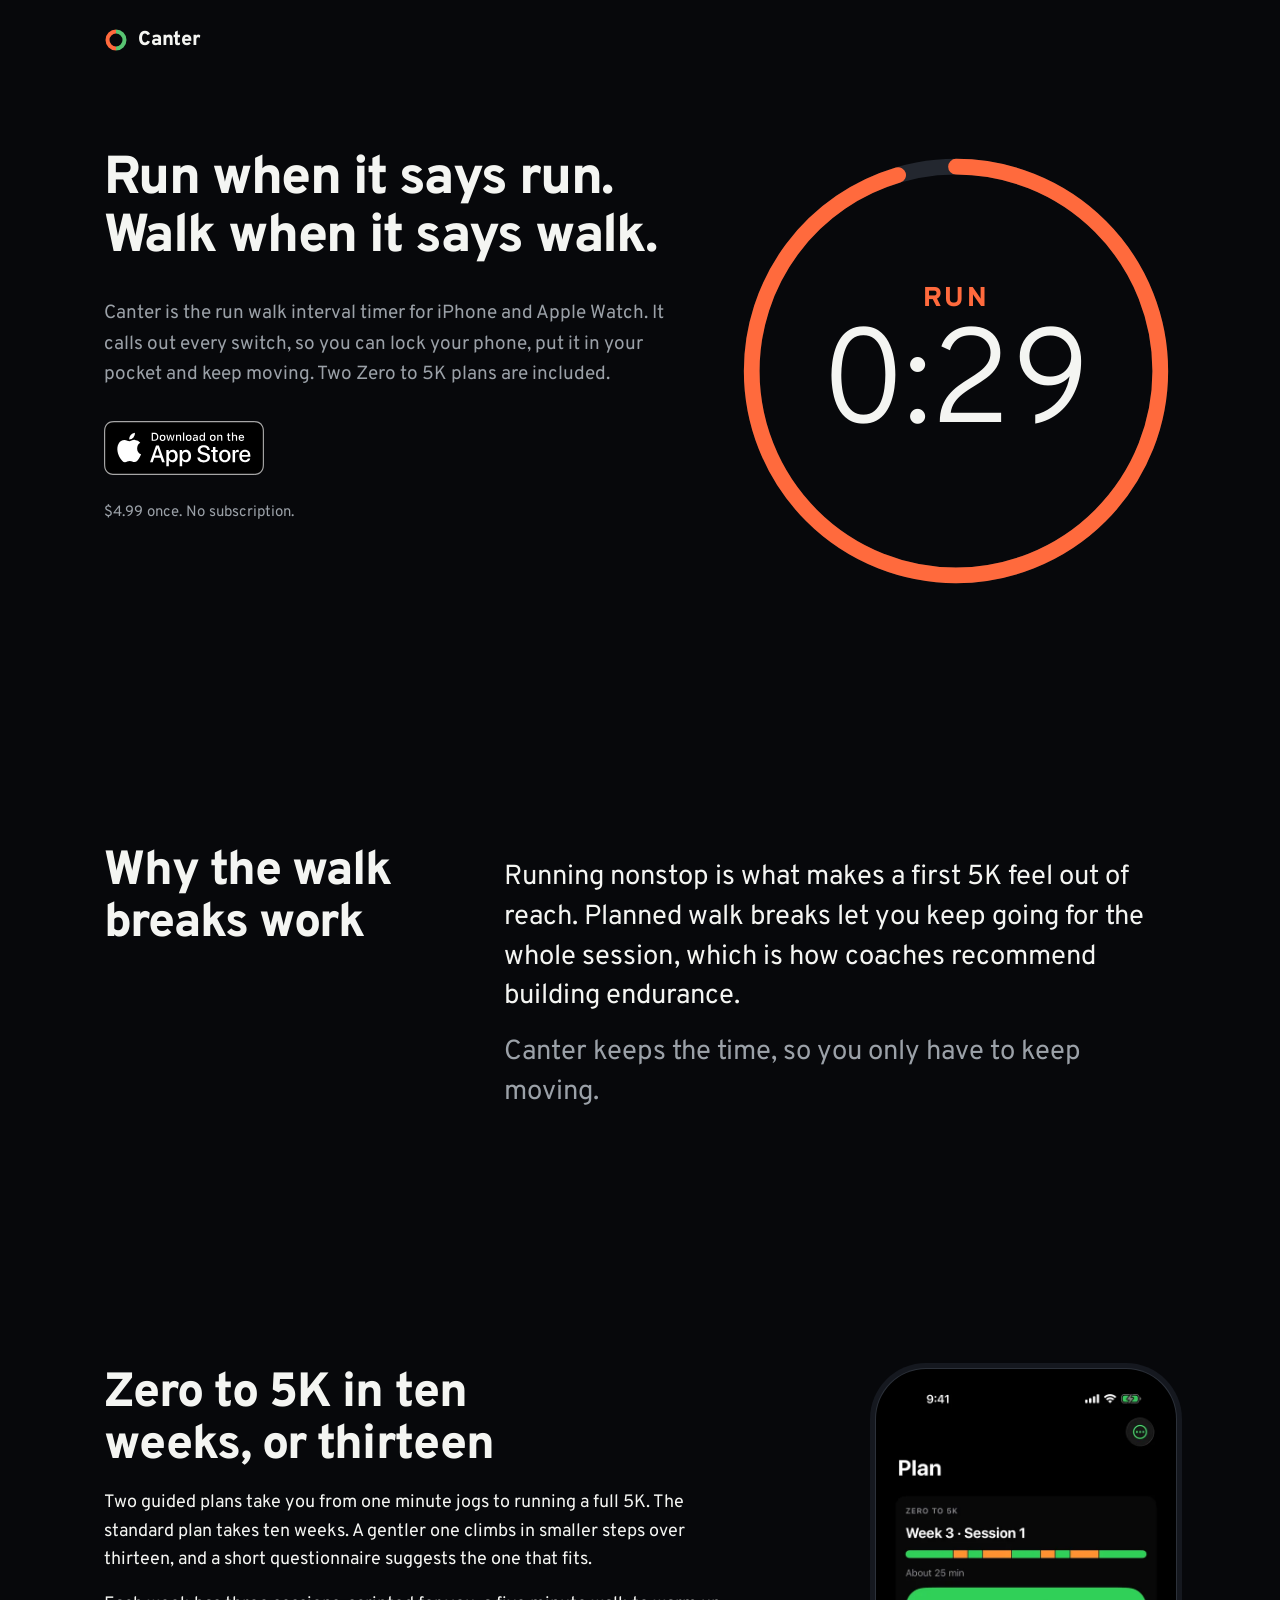
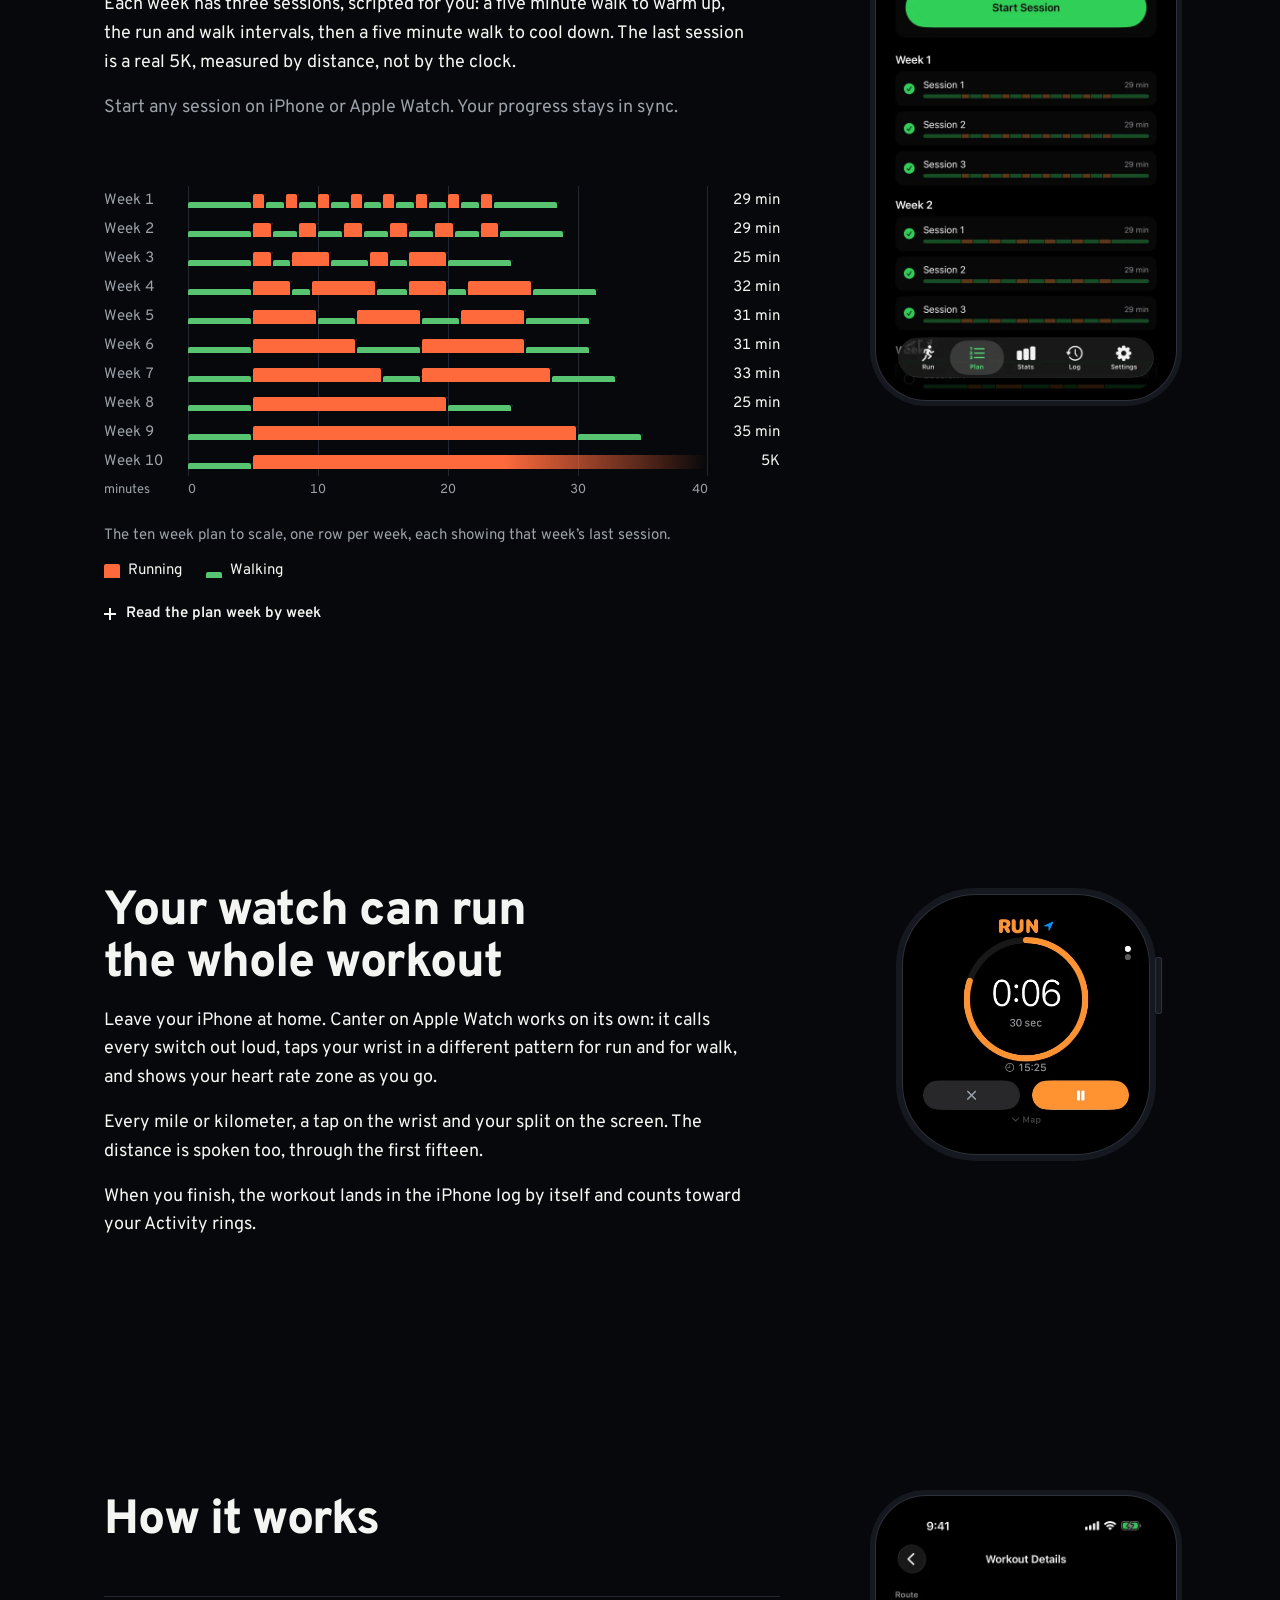
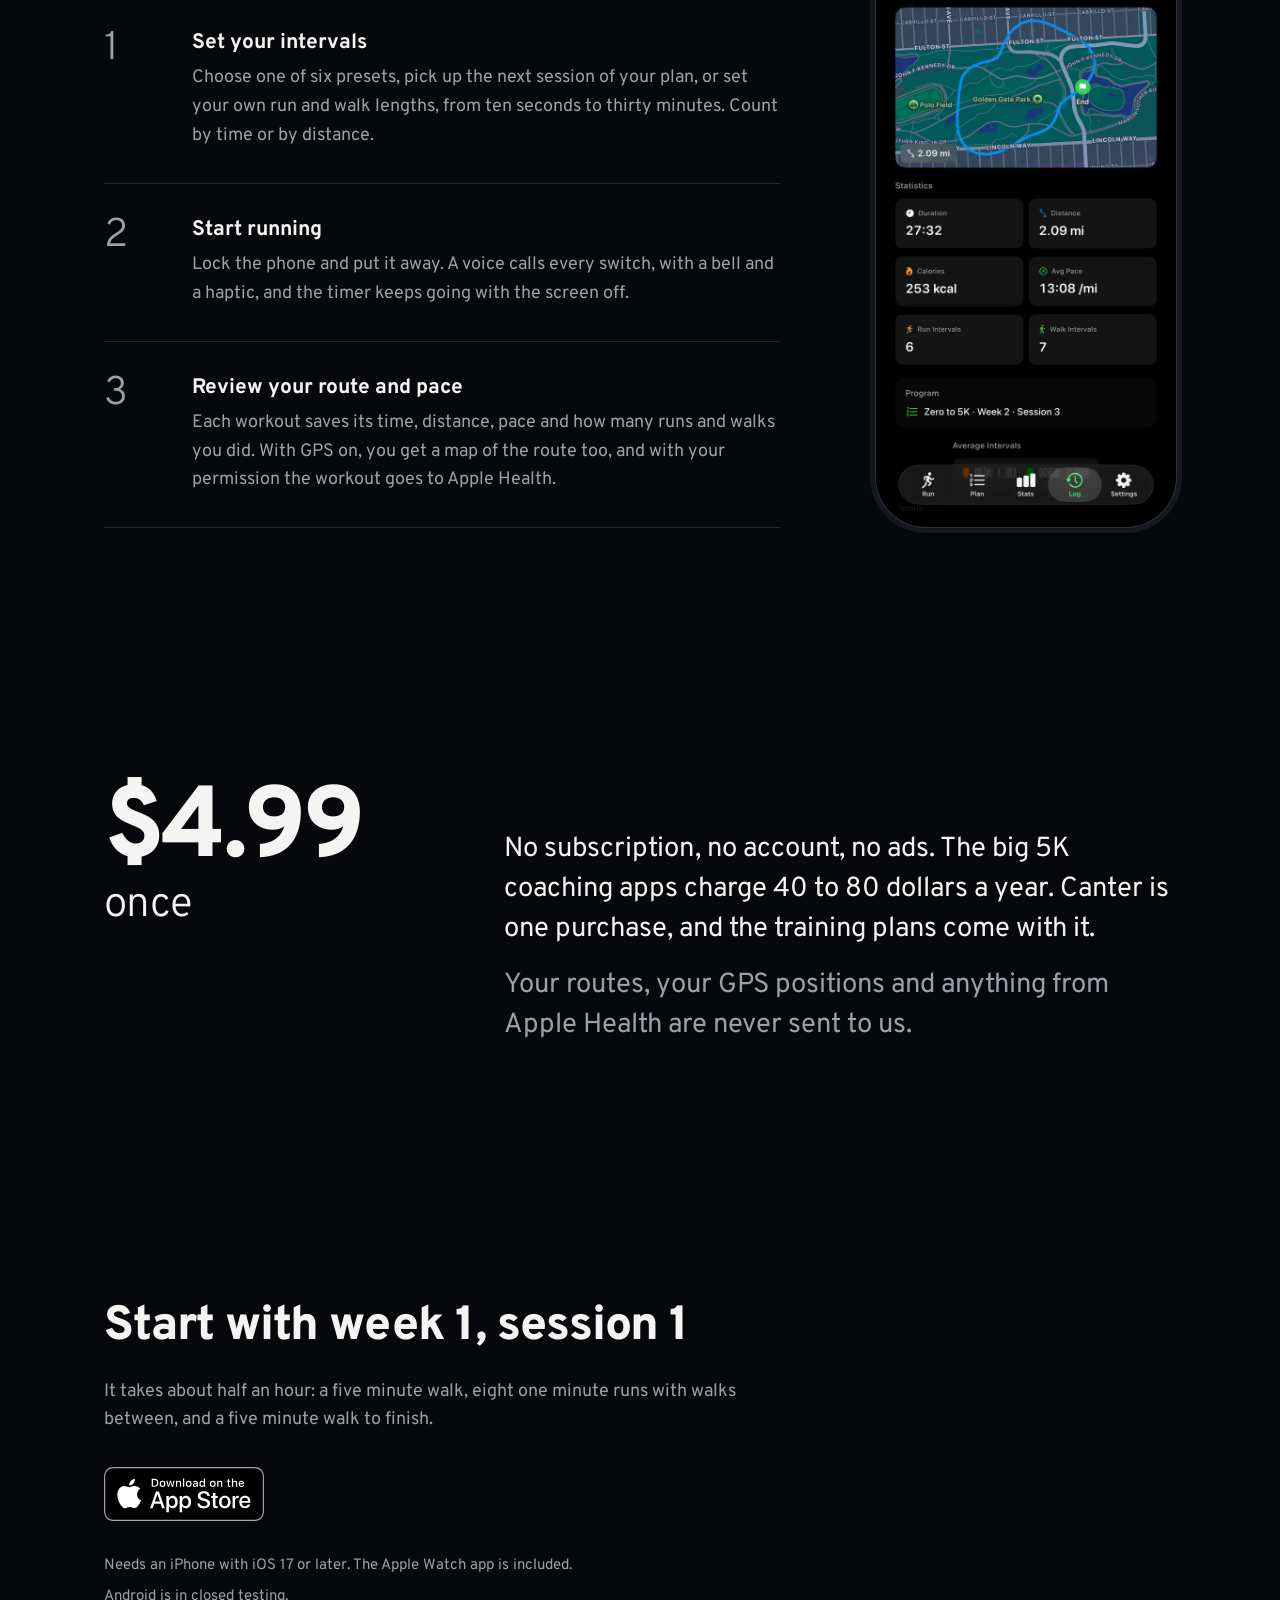
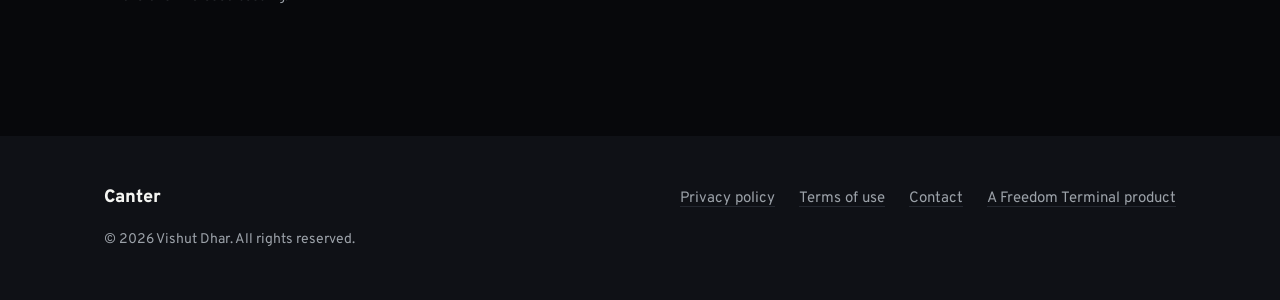
==== commit 698151ad: "Say which mile markers are spoken, and use sentence case in the footer The app has recorded voice cl" ====
--- a/index.html
+++ b/index.html
@@ -899,7 +899,7 @@
                 <div class="prose">
                     <h2 class="h2" id="watch-title">Your watch can run the whole workout</h2>
                     <p>Leave your iPhone at home. Canter on Apple Watch works on its own: it calls every switch out loud, taps your wrist in a different pattern for run and for walk, and shows your heart rate zone as you go.</p>
-                    <p>Every mile or kilometer, a tap on the wrist, the distance spoken and your split on the screen.</p>
+                    <p>Every mile or kilometer, a tap on the wrist and your split on the screen. The distance is spoken too, through the first fifteen.</p>
                     <p>When you finish, the workout lands in the iPhone log by itself and counts toward your Activity rings.</p>
                 </div>
                 <div class="watch-col">
@@ -981,8 +981,8 @@
             <p class="footer-name">Canter</p>
             <nav aria-label="Footer">
                 <ul class="footer-links">
-                    <li><a href="https://vishutdhar.github.io/runwalk-legal/privacy-policy.html">Privacy Policy</a></li>
-                    <li><a href="terms.html">Terms of Use</a></li>
+                    <li><a href="https://vishutdhar.github.io/runwalk-legal/privacy-policy.html">Privacy policy</a></li>
+                    <li><a href="terms.html">Terms of use</a></li>
                     <li><a href="mailto:support@freedom-terminal.com">Contact</a></li>
                     <li><a href="https://freedom-terminal.com">A Freedom Terminal product</a></li>
                 </ul>
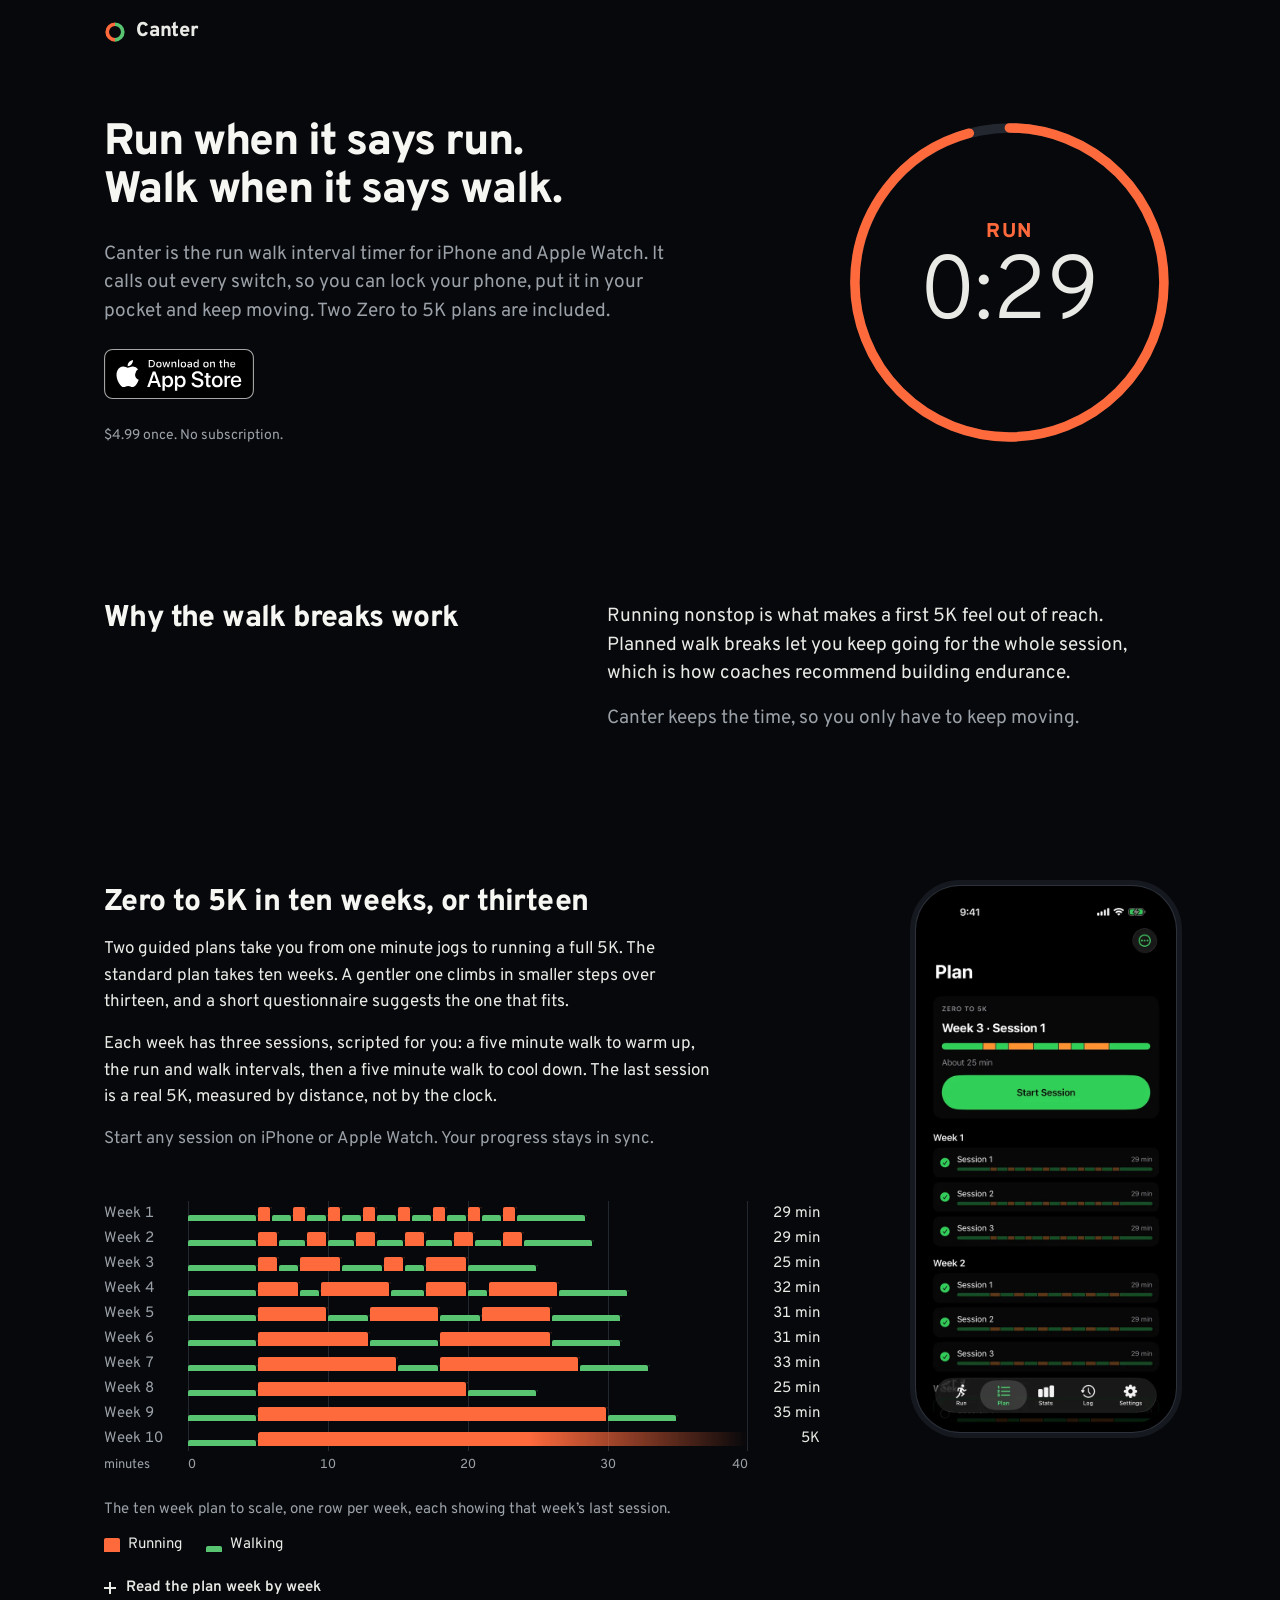
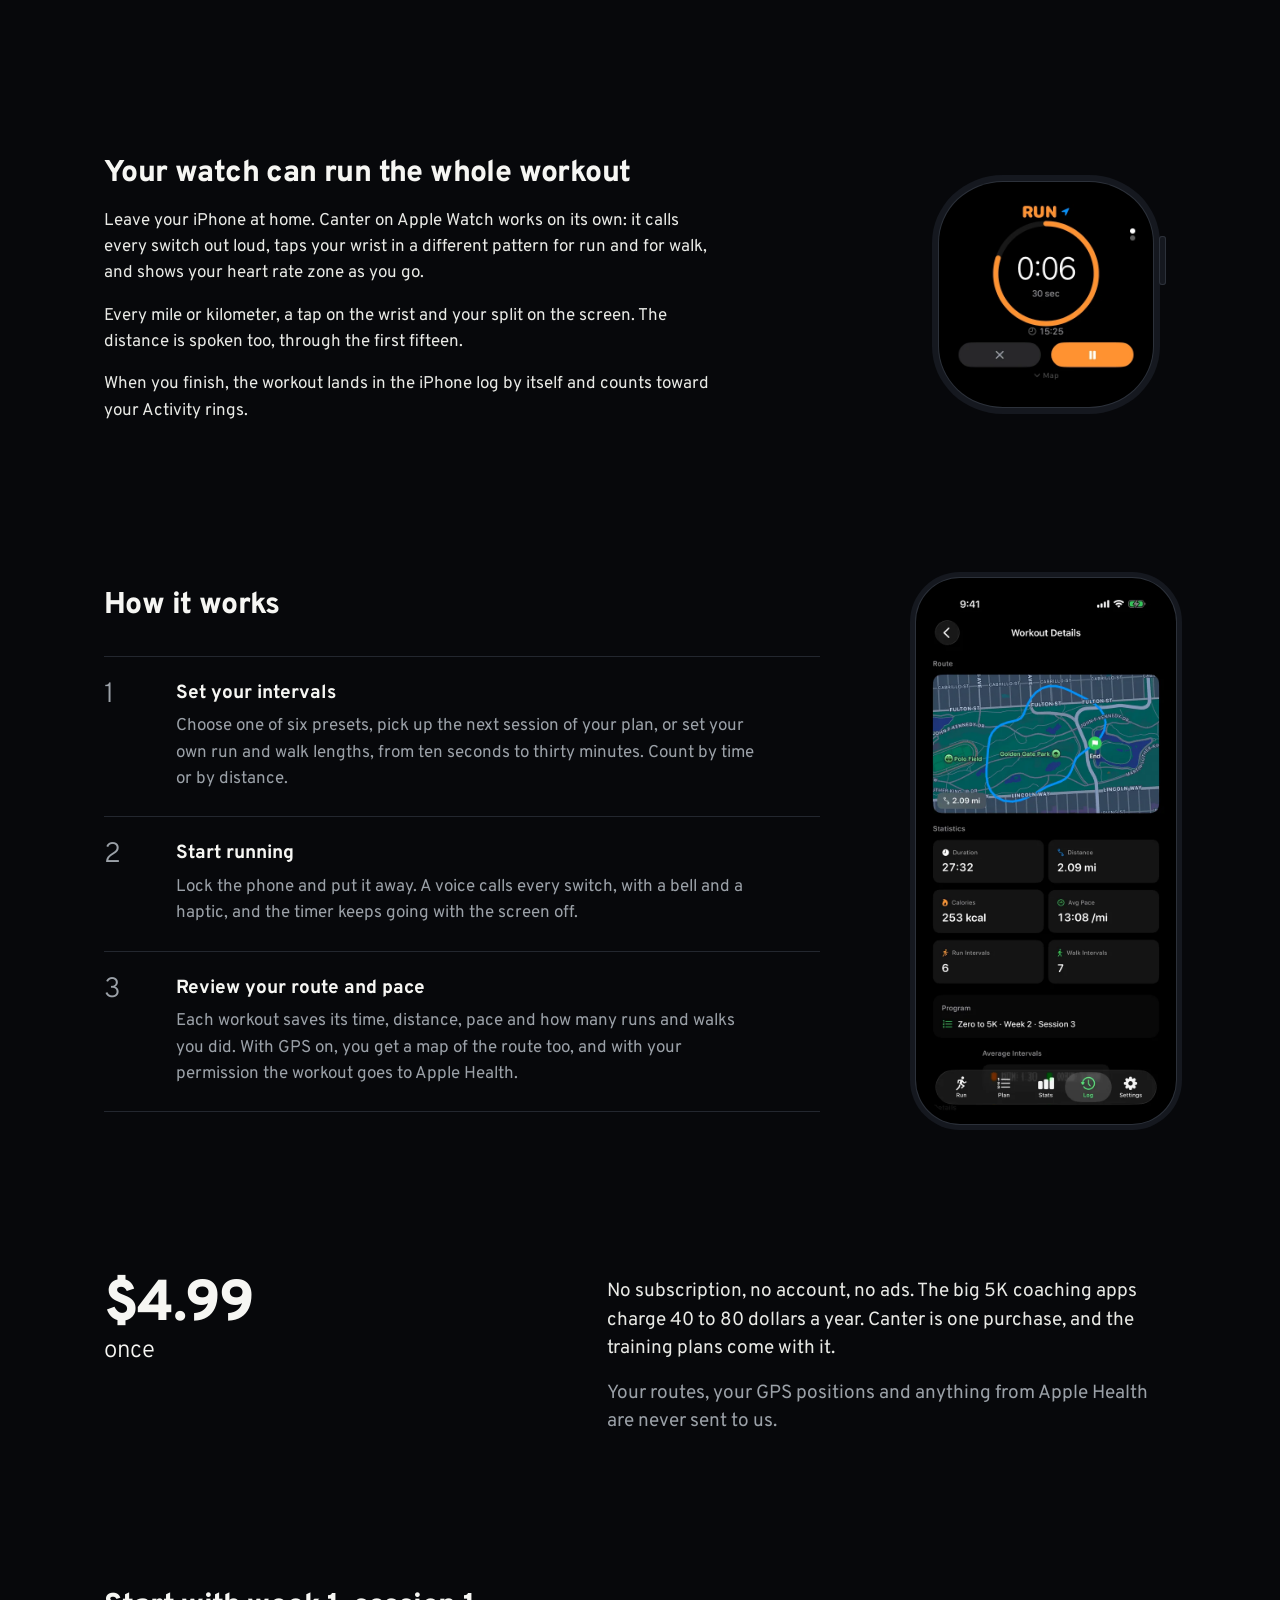
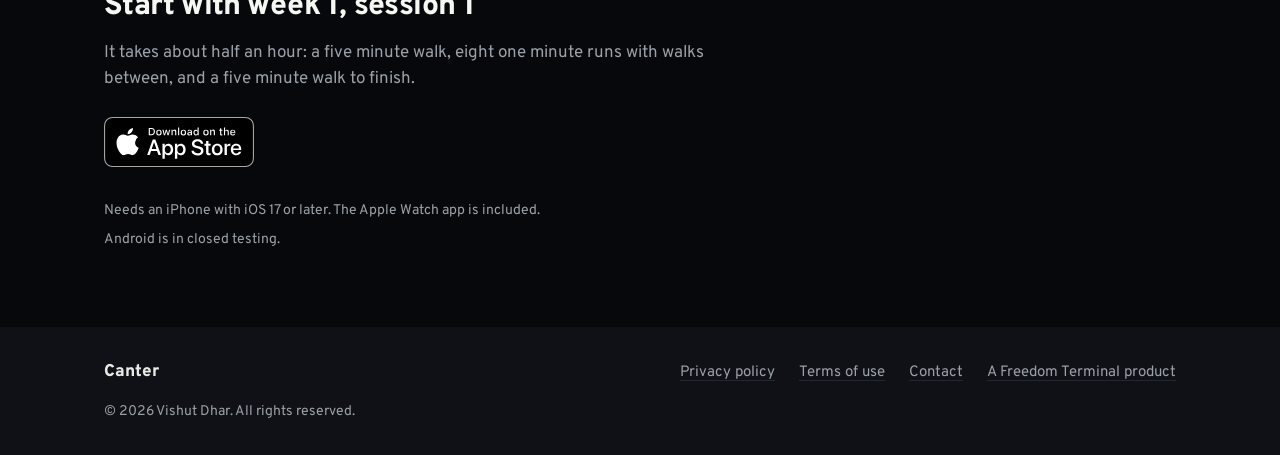
==== commit 3e58a4e1: "Bring the type scale and spacing down to one rhythm The headline, the ring digits, the method statem" ====
--- a/index.html
+++ b/index.html
@@ -74,7 +74,8 @@
             --surface: #0f1116;
             --raised: #15181f;
             --rule: #23272f;
-            --text: #f4f5f2;
+            --text: #e9eae6;
+            --bright: #f6f6f3;
             --muted: #9ba1a8;
             --run: #FF6A3D;
             --walk: #58C472;
@@ -90,12 +91,14 @@
             --s8: 64px;
             --s12: 96px;
             --s16: 128px;
-            --section: var(--s16);
+            /* One rhythm for every section: 56px on a phone, 88px at 1440. */
+            --section: clamp(56px, 6vw, 88px);
             --gutter: var(--s3);
 
             --max-width: 1120px;
-            --media: 300px;
-            --ring: 440px;
+            --media: 260px;
+            /* The ring follows the viewport, so it never outgrows the headline. */
+            --ring: clamp(260px, 26vw, 360px);
 
             /* The plan ladder's shared time scale, in seconds: 40 minutes. */
             --axis: 2400;
@@ -116,9 +119,9 @@
             background: var(--ground);
             color: var(--text);
             font-family: var(--font);
-            font-size: 1.125rem;
+            font-size: 1.0625rem;
             font-weight: 400;
-            line-height: 1.6;
+            line-height: 1.55;
             -webkit-font-smoothing: antialiased;
             -moz-osx-font-smoothing: grayscale;
         }
@@ -180,9 +183,10 @@
 
         /* ===== Type ===== */
         .h2 {
-            font-size: clamp(2rem, 1.3rem + 2.2vw, 3rem);
+            font-size: clamp(1.5rem, 1.2rem + 0.9vw, 1.875rem);
             font-weight: 800;
-            line-height: 1.08;
+            line-height: 1.15;
+            color: var(--bright);
             letter-spacing: -0.02em;
             text-wrap: balance;
         }
@@ -194,13 +198,13 @@
         .muted { color: var(--muted); }
 
         .fine {
-            font-size: 0.9375rem;
+            font-size: 0.875rem;
             line-height: 1.5;
             color: var(--muted);
         }
 
         /* ===== Header ===== */
-        .site-header { padding-block: var(--s3); }
+        .site-header { padding-block: var(--s2); }
 
         .wordmark {
             display: inline-flex;
@@ -211,20 +215,24 @@
             letter-spacing: -0.01em;
         }
 
-        .wordmark svg { width: 24px; height: 24px; }
+        .wordmark svg { width: 22px; height: 22px; }
 
         /* ===== Hero ===== */
-        .hero { padding-block: var(--s8) var(--section); }
-
+        .hero { padding-block: var(--s6) var(--section); }
+
+        /* Text and ring share one vertical centre; the text block is as tall
+           as its own content, never stretched to the ring. */
         .hero-grid {
             display: grid;
             grid-template-columns: minmax(0, 1fr) var(--ring);
             grid-template-areas:
                 "title ring"
                 "body  ring";
-            grid-template-rows: auto 1fr;
-            column-gap: var(--s8);
-            row-gap: var(--s4);
+            grid-template-rows: auto auto;
+            align-content: center;
+            align-items: center;
+            column-gap: var(--s12);
+            row-gap: var(--s3);
         }
 
         /* The headline sizes itself from its own column: the longer sentence
@@ -233,35 +241,37 @@
         .hero-heading {
             grid-area: title;
             align-self: end;
-            container-type: inline-size;
-        }
-
+        }
+
+        /* 32px on a phone, 44px at 1440: a step and a half above the h2,
+           never a different order of size from the body text. */
         .hero-title {
-            font-size: clamp(1.625rem, 1rem + 2.4vw, 3.5rem);
-            font-size: clamp(1.625rem, 9.4cqi, 3.5rem);
+            font-size: clamp(2rem, 1.4rem + 1.7vw, 2.75rem);
             font-weight: 800;
-            line-height: 1.08;
-            letter-spacing: -0.03em;
+            line-height: 1.1;
+            letter-spacing: -0.025em;
+            color: var(--bright);
             text-wrap: balance;
         }
 
         .hero-title span { display: block; }
 
-        .hero-body { grid-area: body; }
+        .hero-body { grid-area: body; align-self: start; }
 
         .hero-body .lede {
-            max-width: 32em;
+            max-width: 30em;
             color: var(--muted);
             font-size: 1.1875rem;
+            line-height: 1.5;
         }
 
         .badge-link {
             display: inline-block;
-            margin-top: var(--s4);
+            margin-top: var(--s3);
             border-radius: 9px;
         }
 
-        .badge { width: 160px; height: auto; }
+        .badge { width: 150px; height: auto; }
 
         .hero-body .fine { margin-top: var(--s2); }
 
@@ -274,6 +284,9 @@
             position: relative;
             width: 100%;
             aspect-ratio: 1;
+            /* The readout is sized from the ring itself (cqi), so the digits
+               keep the same share of the circle at every width. */
+            container-type: inline-size;
         }
 
         .timer-svg { display: block; width: 100%; height: 100%; }
@@ -281,13 +294,13 @@
         .timer-track {
             fill: none;
             stroke: var(--rule);
-            stroke-width: 10;
+            stroke-width: 8;
         }
 
         .timer-progress {
             fill: none;
             stroke: var(--run);
-            stroke-width: 10;
+            stroke-width: 8;
             stroke-linecap: round;
             transition: stroke 0.35s ease;
         }
@@ -305,7 +318,7 @@
         /* RUN and WALK are the app's own on screen words, set the way the app
            sets them; the word, not only its colour, names the phase. */
         .timer-phase {
-            font-size: clamp(1.25rem, 0.9rem + 1vw, 1.75rem);
+            font-size: clamp(1rem, 6cqi, 1.375rem);
             font-weight: 800;
             letter-spacing: 0.08em;
             line-height: 1;
@@ -315,7 +328,7 @@
 
         /* Tabular figures: a live countdown must not shift as digits change. */
         .timer-digits {
-            font-size: clamp(5rem, 2rem + 8vw, 9rem);
+            font-size: clamp(3.5rem, 27cqi, 6.25rem);
             font-weight: 300;
             line-height: 1;
             letter-spacing: -0.02em;
@@ -328,16 +341,17 @@
         /* ===== The method ===== */
         .split {
             display: grid;
-            grid-template-columns: minmax(0, 4fr) minmax(0, 8fr);
-            column-gap: var(--s8);
+            grid-template-columns: minmax(0, 5fr) minmax(0, 7fr);
+            column-gap: var(--s12);
             row-gap: var(--s3);
-            align-items: baseline;
-        }
-
+            align-items: start;
+        }
+
+        /* The same size as the hero lede: a statement, not a second headline. */
         .statement {
-            font-size: clamp(1.3125rem, 1rem + 0.9vw, 1.75rem);
-            line-height: 1.45;
-            max-width: 34em;
+            font-size: 1.1875rem;
+            line-height: 1.5;
+            max-width: 32em;
         }
 
         .statement .muted { display: block; margin-top: var(--s2); }
@@ -347,20 +361,20 @@
             display: grid;
             grid-template-columns: minmax(0, 1fr) var(--media);
             column-gap: var(--s12);
-            align-items: start;
+            align-items: center;
         }
 
         /* A plain frame: black bezel, a hairline rim, the band of the case.
            The screenshot inside is the app as it ships. */
         .phone {
             width: 100%;
-            padding: 9px;
-            border-radius: 50px;
+            padding: 8px;
+            border-radius: 44px;
             background: #000;
             box-shadow: 0 0 0 1px #2c313a, 0 0 0 6px var(--raised);
         }
 
-        .phone img { width: 100%; border-radius: 41px; }
+        .phone img { width: 100%; border-radius: 36px; }
 
         .watch {
             position: relative;
@@ -391,7 +405,8 @@
             grid-template-areas:
                 "text   phone"
                 "ladder phone";
-            row-gap: var(--s8);
+            row-gap: var(--s6);
+            align-items: start;
         }
 
         .plans-text { grid-area: text; }
@@ -434,7 +449,7 @@
             align-items: end;
         }
 
-        .ladder-row { padding-block: 7px; }
+        .ladder-row { padding-block: 5px; }
 
         .ladder-week,
         .ladder-length {
@@ -594,29 +609,30 @@
            between the steps rather than three boxes. */
         .steps {
             counter-reset: step;
-            margin-top: var(--s6);
+            margin-top: var(--s4);
             border-top: 1px solid var(--rule);
         }
 
         .step {
             counter-increment: step;
             display: grid;
-            grid-template-columns: var(--s8) minmax(0, 1fr);
+            grid-template-columns: var(--s6) minmax(0, 1fr);
             column-gap: var(--s3);
-            padding-block: var(--s4);
+            padding-block: var(--s3);
             border-bottom: 1px solid var(--rule);
         }
 
         .step::before {
             content: counter(step);
-            font-size: 2.5rem;
+            font-size: 1.75rem;
             font-weight: 300;
             line-height: 1;
             color: var(--muted);
         }
 
         .step h3 {
-            font-size: 1.3125rem;
+            font-size: 1.1875rem;
+            color: var(--bright);
             font-weight: 700;
             line-height: 1.3;
         }
@@ -629,10 +645,11 @@
 
         /* ===== Price ===== */
         .price-figure {
-            font-size: clamp(3.5rem, 1.5rem + 6vw, 7rem);
+            font-size: clamp(2.75rem, 2rem + 2vw, 3.75rem);
             font-weight: 800;
-            line-height: 0.95;
-            letter-spacing: -0.04em;
+            line-height: 1;
+            letter-spacing: -0.03em;
+            color: var(--bright);
         }
 
         .price-figure span {
@@ -646,7 +663,7 @@
         /* ===== Download ===== */
         .download .h2 { max-width: 14em; }
 
-        .download .prose { margin-top: var(--s3); }
+        .download .prose { margin-top: var(--s2); }
 
         .download-notes { margin-top: var(--s3); }
 
@@ -656,7 +673,7 @@
         /* The page ends on the raised surface rather than on another rule. */
         .site-footer {
             background: var(--surface);
-            padding-block: var(--s6);
+            padding-block: var(--s4);
         }
 
         .footer-grid {
@@ -693,19 +710,15 @@
 
         /* ===== Responsive ===== */
         @media (max-width: 1000px) {
-            :root { --ring: 380px; }
-
-            .with-media { column-gap: var(--s8); }
+            .hero-grid, .split, .with-media { column-gap: var(--s8); }
         }
 
         @media (max-width: 860px) {
-            :root {
-                --section: 80px;
-            }
-
-            body { font-size: 1.0625rem; }
-
-            .hero { padding-top: var(--s4); }
+            body { font-size: 1rem; }
+
+            .hero { padding-top: var(--s3); }
+
+            .hero-body .lede, .statement { font-size: 1.0625rem; }
 
             .hero-grid {
                 grid-template-columns: minmax(0, 1fr);
@@ -718,7 +731,7 @@
             }
 
             .timer {
-                width: min(340px, 100%);
+                width: min(280px, 70vw);
                 justify-self: center;
             }
 
@@ -734,13 +747,13 @@
                     "phone";
             }
 
-            .with-media { row-gap: var(--s8); }
-
-            .phone { width: min(260px, 72vw); }
+            .with-media { row-gap: var(--s6); }
+
+            .phone { width: min(240px, 64vw); }
 
             .media-col { display: flex; justify-content: center; }
 
-            .watch { width: min(260px, 70vw); }
+            .watch { width: min(220px, 60vw); }
         }
 
         @media (max-width: 480px) {
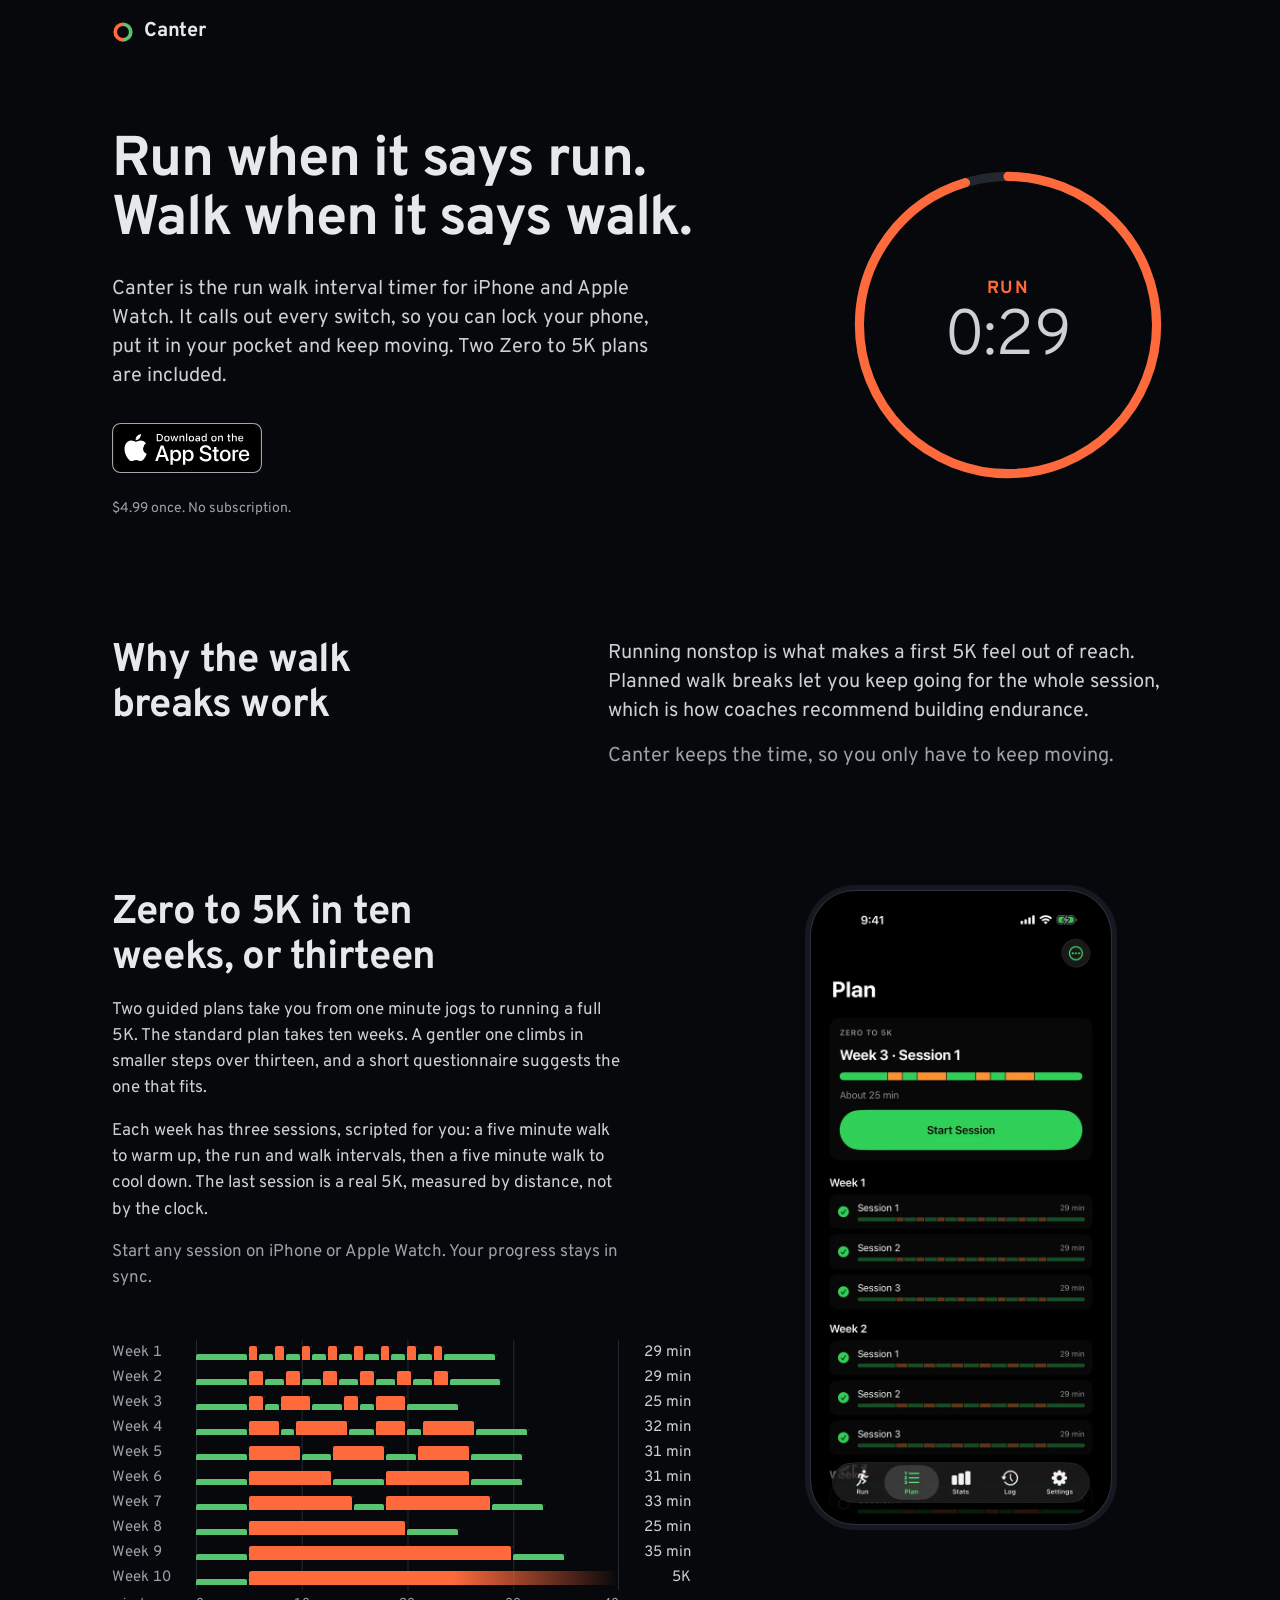
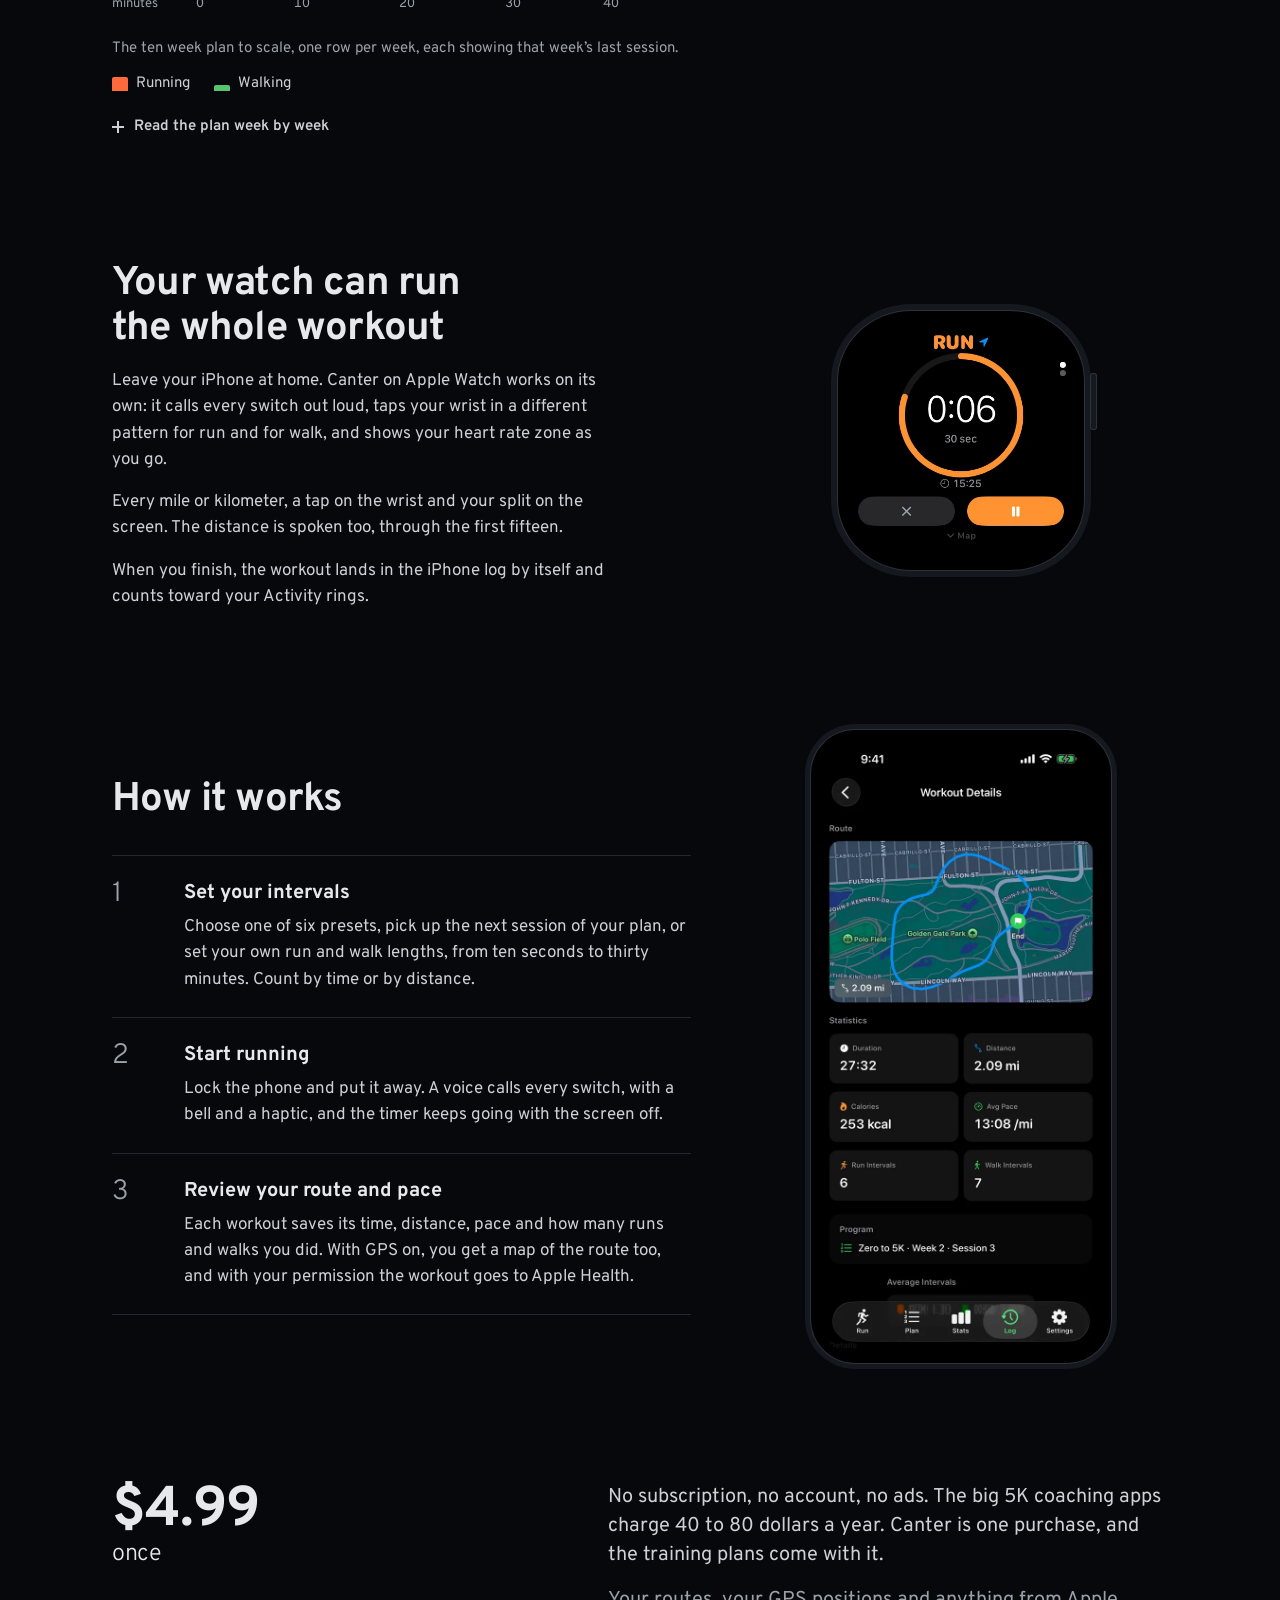
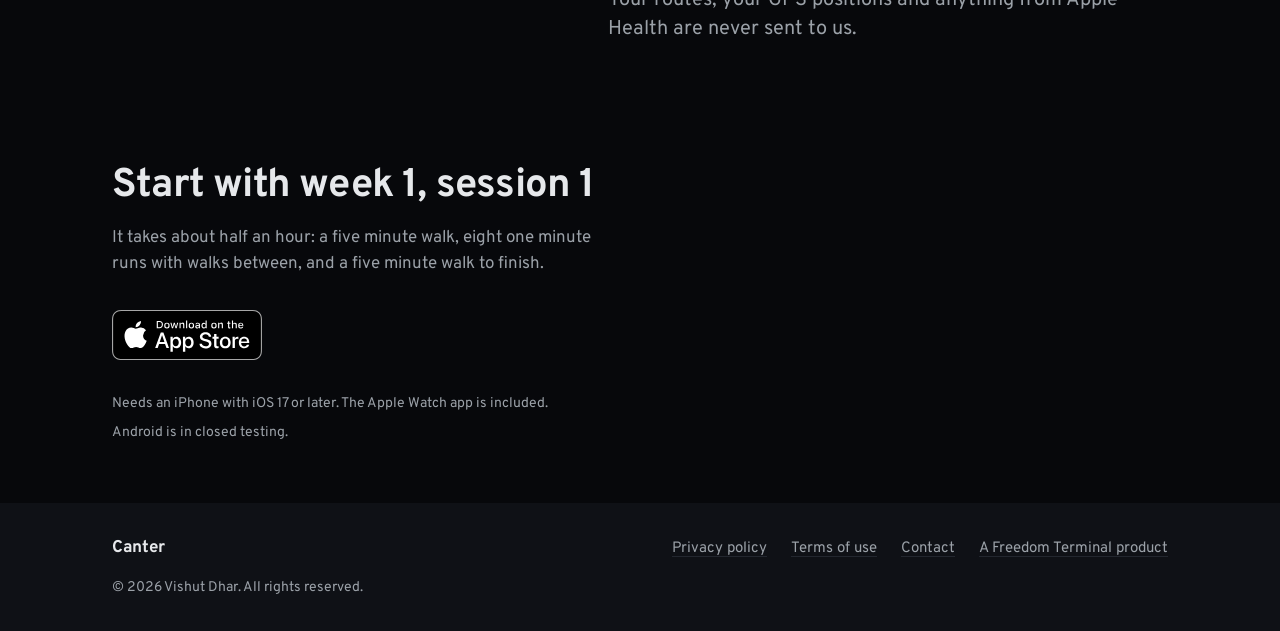
==== commit 0c888f93: "Set the page to measured landing page proportions Ten product landing pages were measured for their " ====
--- a/index.html
+++ b/index.html
@@ -74,8 +74,11 @@
             --surface: #0f1116;
             --raised: #15181f;
             --rule: #23272f;
-            --text: #e9eae6;
-            --bright: #f6f6f3;
+            /* Measured against Linear, Raycast, Halide and Material's dark
+               theme: paragraphs sit around APCA Lc 78, headings near Lc 93,
+               and only fine print drops to the muted grey (Lc 51). */
+            --text: #cdd0d4;
+            --bright: #e6e8eb;
             --muted: #9ba1a8;
             --run: #FF6A3D;
             --walk: #58C472;
@@ -91,14 +94,17 @@
             --s8: 64px;
             --s12: 96px;
             --s16: 128px;
-            /* One rhythm for every section: 56px on a phone, 88px at 1440. */
-            --section: clamp(56px, 6vw, 88px);
-            --gutter: var(--s3);
+            /* The TOTAL gap between sections: 80px on a phone, 120px from a
+               1280px viewport up, each section carrying half. Every fluid
+               value on the page runs from 375px to 1280px and is flat above,
+               the way the measured reference sites render. */
+            --section: clamp(80px, 63.4px + 4.42vw, 120px);
+            --gutter: clamp(20px, 15px + 1.33vw, 32px);
 
             --max-width: 1120px;
-            --media: 260px;
-            /* The ring follows the viewport, so it never outgrows the headline. */
-            --ring: clamp(260px, 26vw, 360px);
+            --media: clamp(240px, 215px + 6.63vw, 300px);
+            /* The ring never stands taller than the hero text beside it. */
+            --ring: clamp(240px, 207px + 8.84vw, 320px);
 
             /* The plan ladder's shared time scale, in seconds: 40 minutes. */
             --axis: 2400;
@@ -119,7 +125,7 @@
             background: var(--ground);
             color: var(--text);
             font-family: var(--font);
-            font-size: 1.0625rem;
+            font-size: clamp(1rem, 0.974rem + 0.11vw, 1.0625rem);
             font-weight: 400;
             line-height: 1.55;
             -webkit-font-smoothing: antialiased;
@@ -179,13 +185,13 @@
             padding-inline: var(--gutter);
         }
 
-        .section { padding-block: var(--section); }
+        .section { padding-block: calc(var(--section) / 2); }
 
         /* ===== Type ===== */
         .h2 {
-            font-size: clamp(1.5rem, 1.2rem + 0.9vw, 1.875rem);
-            font-weight: 800;
-            line-height: 1.15;
+            font-size: clamp(1.75rem, 1.439rem + 1.326vw, 2.5rem);
+            font-weight: 700;
+            line-height: 1.12;
             color: var(--bright);
             letter-spacing: -0.02em;
             text-wrap: balance;
@@ -193,7 +199,7 @@
 
         .prose > * + * { margin-top: var(--s2); }
 
-        .prose p { max-width: 36em; }
+        .prose p { max-width: 30em; }
 
         .muted { color: var(--muted); }
 
@@ -211,14 +217,15 @@
             align-items: center;
             gap: 10px;
             font-size: 1.25rem;
-            font-weight: 800;
+            font-weight: 700;
             letter-spacing: -0.01em;
+            color: var(--bright);
         }
 
         .wordmark svg { width: 22px; height: 22px; }
 
         /* ===== Hero ===== */
-        .hero { padding-block: var(--s6) var(--section); }
+        .hero { padding-block: clamp(32px, 18.7px + 3.54vw, 64px) calc(var(--section) / 2); }
 
         /* Text and ring share one vertical centre; the text block is as tall
            as its own content, never stretched to the ring. */
@@ -231,13 +238,10 @@
             grid-template-rows: auto auto;
             align-content: center;
             align-items: center;
-            column-gap: var(--s12);
+            column-gap: var(--s8);
             row-gap: var(--s3);
         }
 
-        /* The headline sizes itself from its own column: the longer sentence
-           is 10.34em wide, so 9.4 percent of the column keeps each sentence
-           on one line at every width instead of orphaning its last word. */
         .hero-heading {
             grid-area: title;
             align-self: end;
@@ -246,10 +250,11 @@
         /* 32px on a phone, 44px at 1440: a step and a half above the h2,
            never a different order of size from the body text. */
         .hero-title {
-            font-size: clamp(2rem, 1.4rem + 1.7vw, 2.75rem);
-            font-weight: 800;
-            line-height: 1.1;
-            letter-spacing: -0.025em;
+            font-size: clamp(2.125rem, 1.555rem + 2.431vw, 3.5rem);
+            font-weight: 700;
+            line-height: 1.06;
+            letter-spacing: -0.02em;
+            max-width: 12em;
             color: var(--bright);
             text-wrap: balance;
         }
@@ -259,15 +264,14 @@
         .hero-body { grid-area: body; align-self: start; }
 
         .hero-body .lede {
-            max-width: 30em;
-            color: var(--muted);
-            font-size: 1.1875rem;
-            line-height: 1.5;
+            max-width: 28em;
+            font-size: clamp(1.125rem, 1.073rem + 0.221vw, 1.25rem);
+            line-height: 1.45;
         }
 
         .badge-link {
             display: inline-block;
-            margin-top: var(--s3);
+            margin-top: var(--s4);
             border-radius: 9px;
         }
 
@@ -318,8 +322,8 @@
         /* RUN and WALK are the app's own on screen words, set the way the app
            sets them; the word, not only its colour, names the phase. */
         .timer-phase {
-            font-size: clamp(1rem, 6cqi, 1.375rem);
-            font-weight: 800;
+            font-size: clamp(0.9375rem, 5.5cqi, 1.25rem);
+            font-weight: 700;
             letter-spacing: 0.08em;
             line-height: 1;
             color: var(--run);
@@ -327,8 +331,10 @@
         }
 
         /* Tabular figures: a live countdown must not shift as digits change. */
+        /* No text on the page is larger than the headline by more than a
+           step: the measured reference pages never exceed 1.15 times. */
         .timer-digits {
-            font-size: clamp(3.5rem, 27cqi, 6.25rem);
+            font-size: clamp(2.5rem, 20cqi, 4rem);
             font-weight: 300;
             line-height: 1;
             letter-spacing: -0.02em;
@@ -349,9 +355,9 @@
 
         /* The same size as the hero lede: a statement, not a second headline. */
         .statement {
-            font-size: 1.1875rem;
-            line-height: 1.5;
-            max-width: 32em;
+            font-size: clamp(1.125rem, 1.073rem + 0.221vw, 1.25rem);
+            line-height: 1.45;
+            max-width: 28em;
         }
 
         .statement .muted { display: block; margin-top: var(--s2); }
@@ -359,15 +365,17 @@
         /* ===== Media column (screens) ===== */
         .with-media {
             display: grid;
-            grid-template-columns: minmax(0, 1fr) var(--media);
-            column-gap: var(--s12);
+            grid-template-columns: minmax(0, 7fr) minmax(0, 5fr);
+            column-gap: var(--s8);
             align-items: center;
         }
 
         /* A plain frame: black bezel, a hairline rim, the band of the case.
            The screenshot inside is the app as it ships. */
+        .media-col { display: flex; justify-content: center; }
+
         .phone {
-            width: 100%;
+            width: var(--media);
             padding: 8px;
             border-radius: 44px;
             background: #000;
@@ -378,7 +386,7 @@
 
         .watch {
             position: relative;
-            width: 82%;
+            width: calc(var(--media) * 0.82);
             padding: 22px 16px 16px;
             border-radius: 30% / 27%;
             background: #000;
@@ -631,7 +639,7 @@
         }
 
         .step h3 {
-            font-size: 1.1875rem;
+            font-size: clamp(1.125rem, 1.073rem + 0.221vw, 1.25rem);
             color: var(--bright);
             font-weight: 700;
             line-height: 1.3;
@@ -639,16 +647,16 @@
 
         .step p {
             margin-top: var(--s1);
-            color: var(--muted);
-            max-width: 34em;
+            max-width: 30em;
         }
 
         /* ===== Price ===== */
+        /* The price is set at the headline's size, never above it. */
         .price-figure {
-            font-size: clamp(2.75rem, 2rem + 2vw, 3.75rem);
-            font-weight: 800;
+            font-size: clamp(2.125rem, 1.555rem + 2.431vw, 3.5rem);
+            font-weight: 700;
             line-height: 1;
-            letter-spacing: -0.03em;
+            letter-spacing: -0.02em;
             color: var(--bright);
         }
 
@@ -684,7 +692,7 @@
             gap: var(--s2) var(--s4);
         }
 
-        .footer-name { font-weight: 800; }
+        .footer-name { font-weight: 700; color: var(--bright); }
 
         .footer-links {
             display: flex;
@@ -710,15 +718,11 @@
 
         /* ===== Responsive ===== */
         @media (max-width: 1000px) {
-            .hero-grid, .split, .with-media { column-gap: var(--s8); }
+            .hero-grid, .split, .with-media { column-gap: var(--s6); }
         }
 
         @media (max-width: 860px) {
-            body { font-size: 1rem; }
-
-            .hero { padding-top: var(--s3); }
-
-            .hero-body .lede, .statement { font-size: 1.0625rem; }
+            .hero { padding-top: var(--s4); }
 
             .hero-grid {
                 grid-template-columns: minmax(0, 1fr);
@@ -731,7 +735,7 @@
             }
 
             .timer {
-                width: min(280px, 70vw);
+                width: min(240px, 60vw);
                 justify-self: center;
             }
 
@@ -747,18 +751,14 @@
                     "phone";
             }
 
-            .with-media { row-gap: var(--s6); }
-
-            .phone { width: min(240px, 64vw); }
-
-            .media-col { display: flex; justify-content: center; }
-
-            .watch { width: min(220px, 60vw); }
+            .with-media { row-gap: 40px; }
+
+            .phone { width: min(240px, 60vw); }
+
+            .watch { width: min(200px, 50vw); }
         }
 
         @media (max-width: 480px) {
-            :root { --gutter: var(--s2); }
-
             .plans-ladder { --label: 3.5rem; --length: 3rem; --col-gap: 12px; }
 
             .ladder-week,
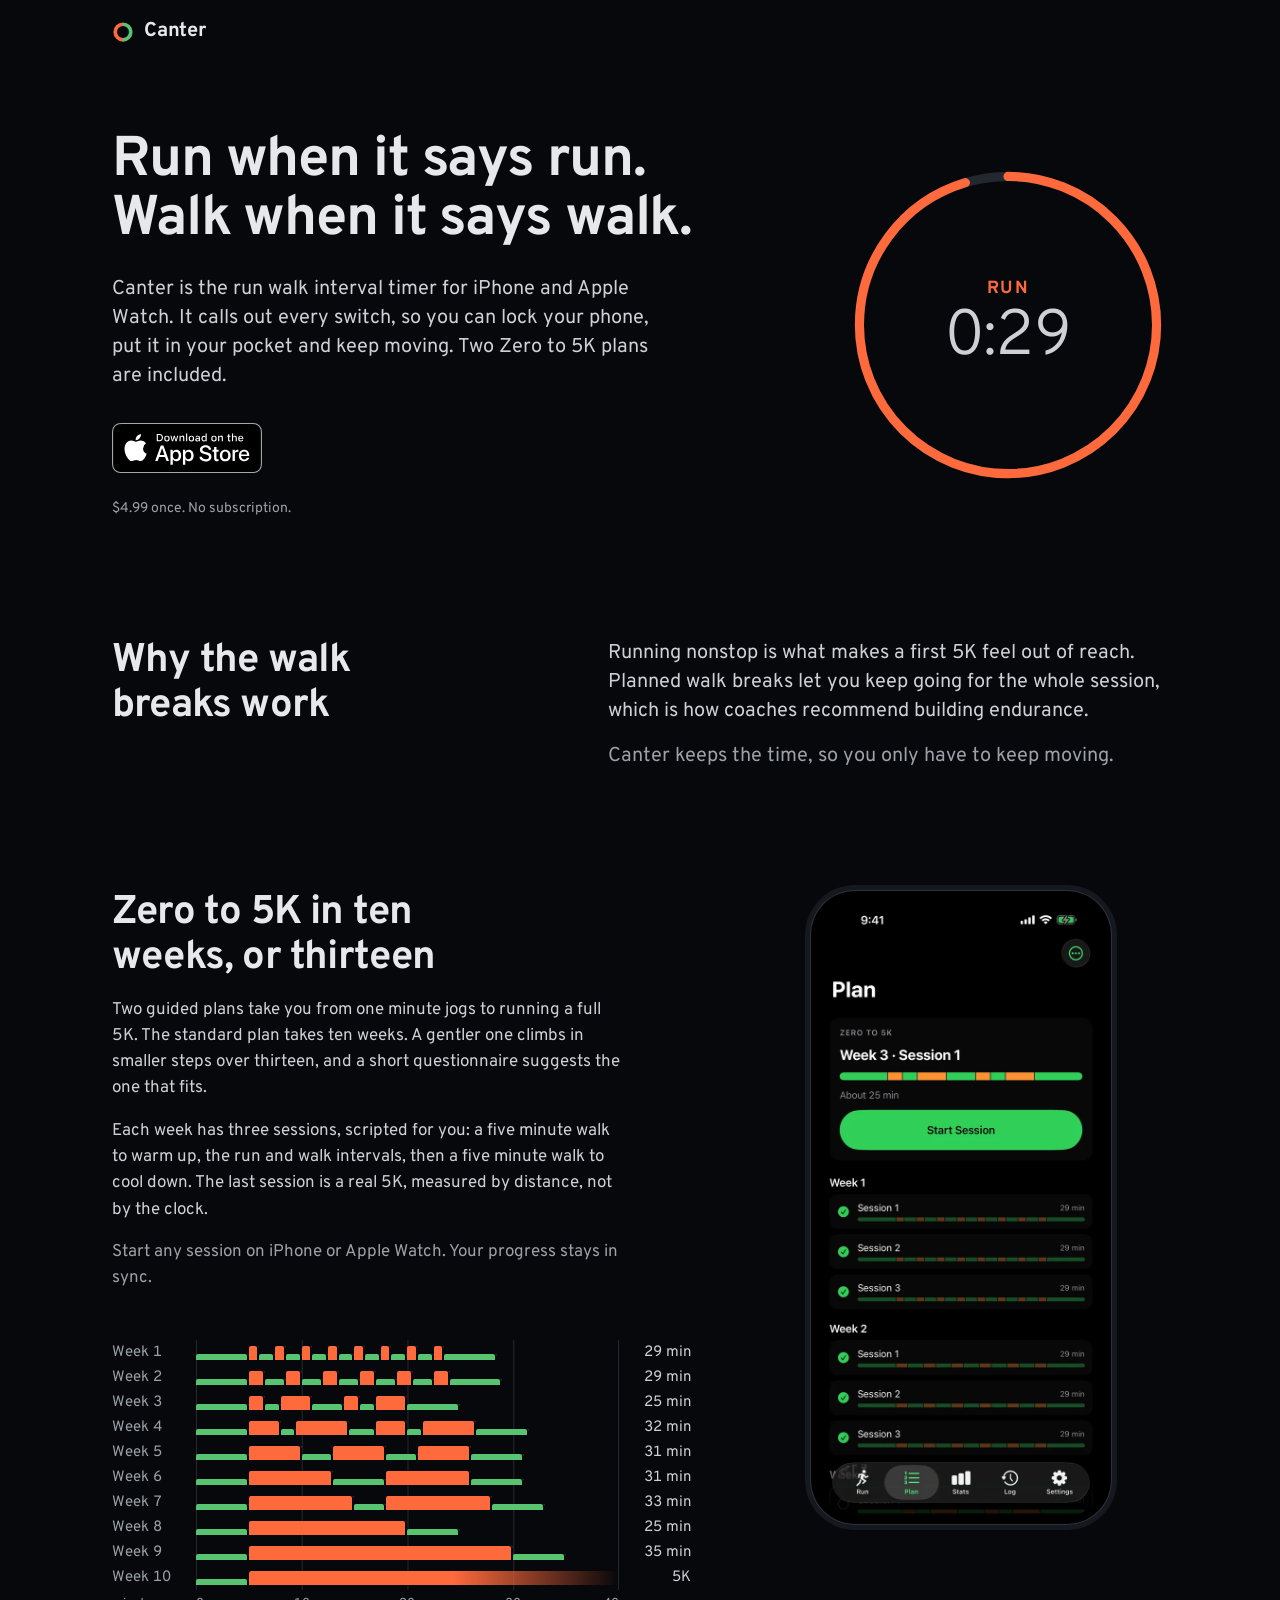
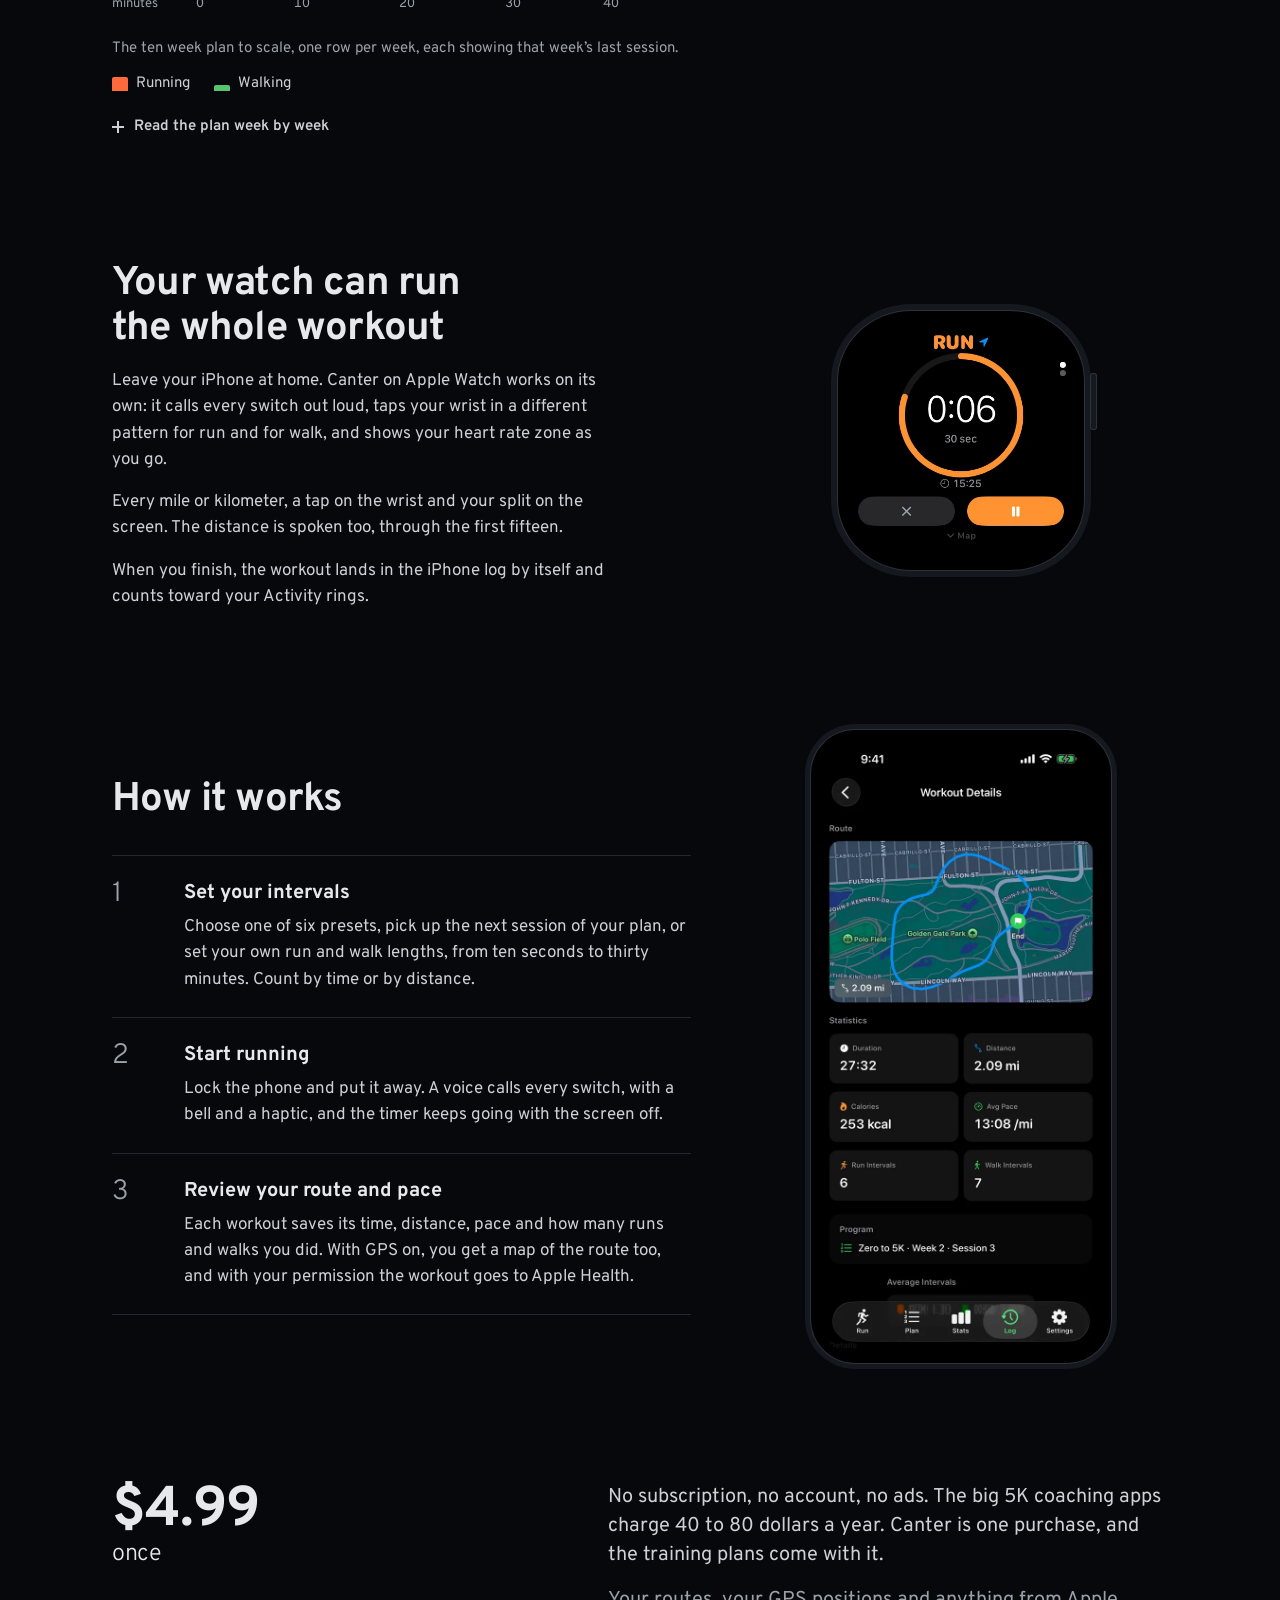
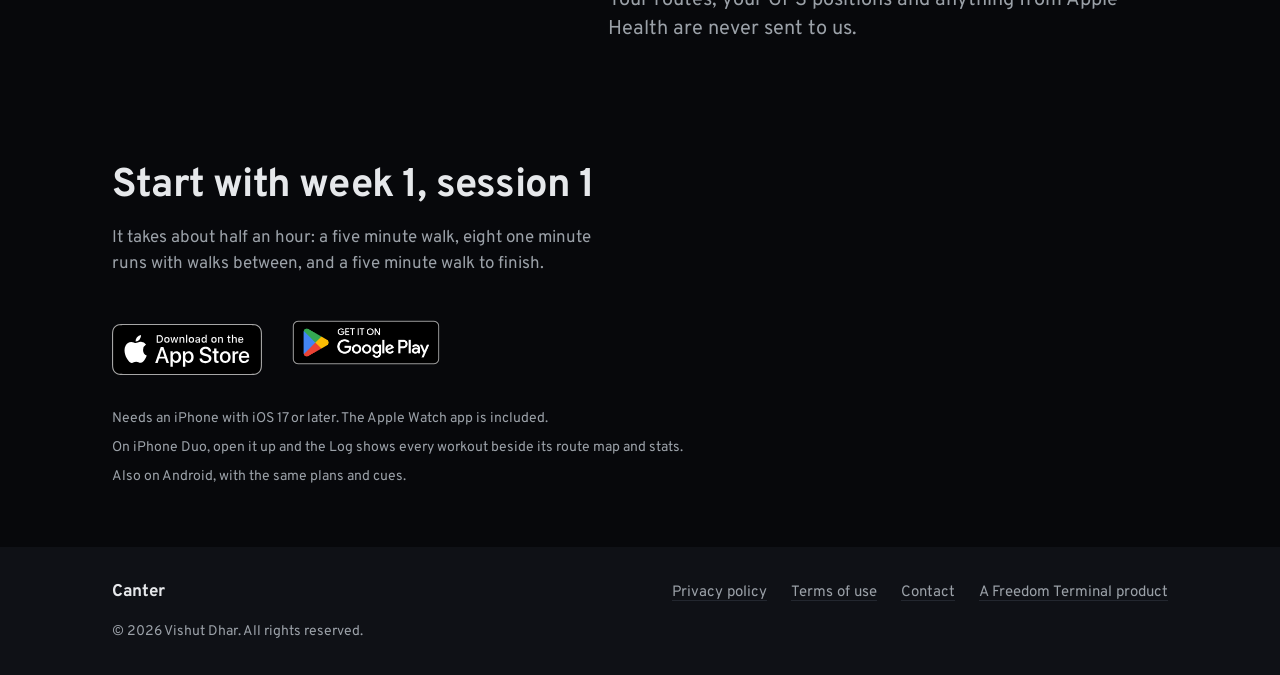
==== commit aff5ecfd: "Landing page: the Google Play badge replaces the closed testing line, the Duo sentence, Android in t" ====
--- a/index.html
+++ b/index.html
@@ -4,7 +4,7 @@
     <meta charset="UTF-8">
     <meta name="viewport" content="width=device-width, initial-scale=1.0">
     <meta name="description" content="Canter is a run walk interval timer for iPhone and Apple Watch. It calls every switch out loud and includes two Zero to 5K plans. $4.99 once, no subscription.">
-    <meta name="keywords" content="Canter, run walk interval timer, zero to 5K, 5K training, run walk, running app, Galloway method, Apple Watch, iOS, fitness">
+    <meta name="keywords" content="Canter, run walk interval timer, zero to 5K, 5K training, run walk, running app, Apple Watch, iOS, Android, fitness">
     <meta name="author" content="Vishut Dhar">
 
     <!-- Safari shows the App Store banner for the app at the top of the page. -->
@@ -41,14 +41,16 @@
         "@type": "SoftwareApplication",
         "name": "Canter",
         "alternateName": "RunWalk",
-        "operatingSystem": "iOS, watchOS",
+        "url": "https://vishutdhar.github.io/runwalk-site/",
+        "image": "https://vishutdhar.github.io/runwalk-site/og-image.png",
+        "operatingSystem": "iOS, watchOS, Android",
         "applicationCategory": "HealthApplication",
         "offers": {
             "@type": "Offer",
             "price": "4.99",
             "priceCurrency": "USD"
         },
-        "description": "Canter is a run walk interval timer for iPhone and Apple Watch. It calls every switch out loud and includes two Zero to 5K plans. $4.99 once, no subscription.",
+        "description": "Canter is a run walk interval timer for iPhone, Apple Watch and Android. It calls every switch out loud and includes two Zero to 5K plans. $4.99 once, no subscription.",
         "author": {
             "@type": "Person",
             "name": "Vishut Dhar"
@@ -276,6 +278,7 @@
         }
 
         .badge { width: 150px; height: auto; }
+        .badge-play { width: 168px; margin-left: var(--s2); }
 
         .hero-body .fine { margin-top: var(--s2); }
 
@@ -980,10 +983,13 @@
                 <a class="badge-link" href="https://apps.apple.com/us/app/canter-run-walk-training/id6757393068">
                     <img class="badge" src="app-store-badge.svg" width="120" height="40" alt="Download on the App Store">
                 </a>
-                <!-- Google Play badge goes here once the Play listing is live. -->
+                <a class="badge-link" href="https://play.google.com/store/apps/details?id=com.vishutdhar.runwalk">
+                    <img class="badge badge-play" src="google-play-badge.png" width="646" height="250" alt="Get it on Google Play">
+                </a>
                 <div class="download-notes">
                     <p class="fine">Needs an iPhone with iOS 17 or later. The Apple Watch app is included.</p>
-                    <p class="fine">Android is in closed testing.</p>
+                    <p class="fine">On iPhone Duo, open it up and the Log shows every workout beside its route map and stats.</p>
+                    <p class="fine">Also on Android, with the same plans and cues.</p>
                 </div>
             </div>
         </section>
